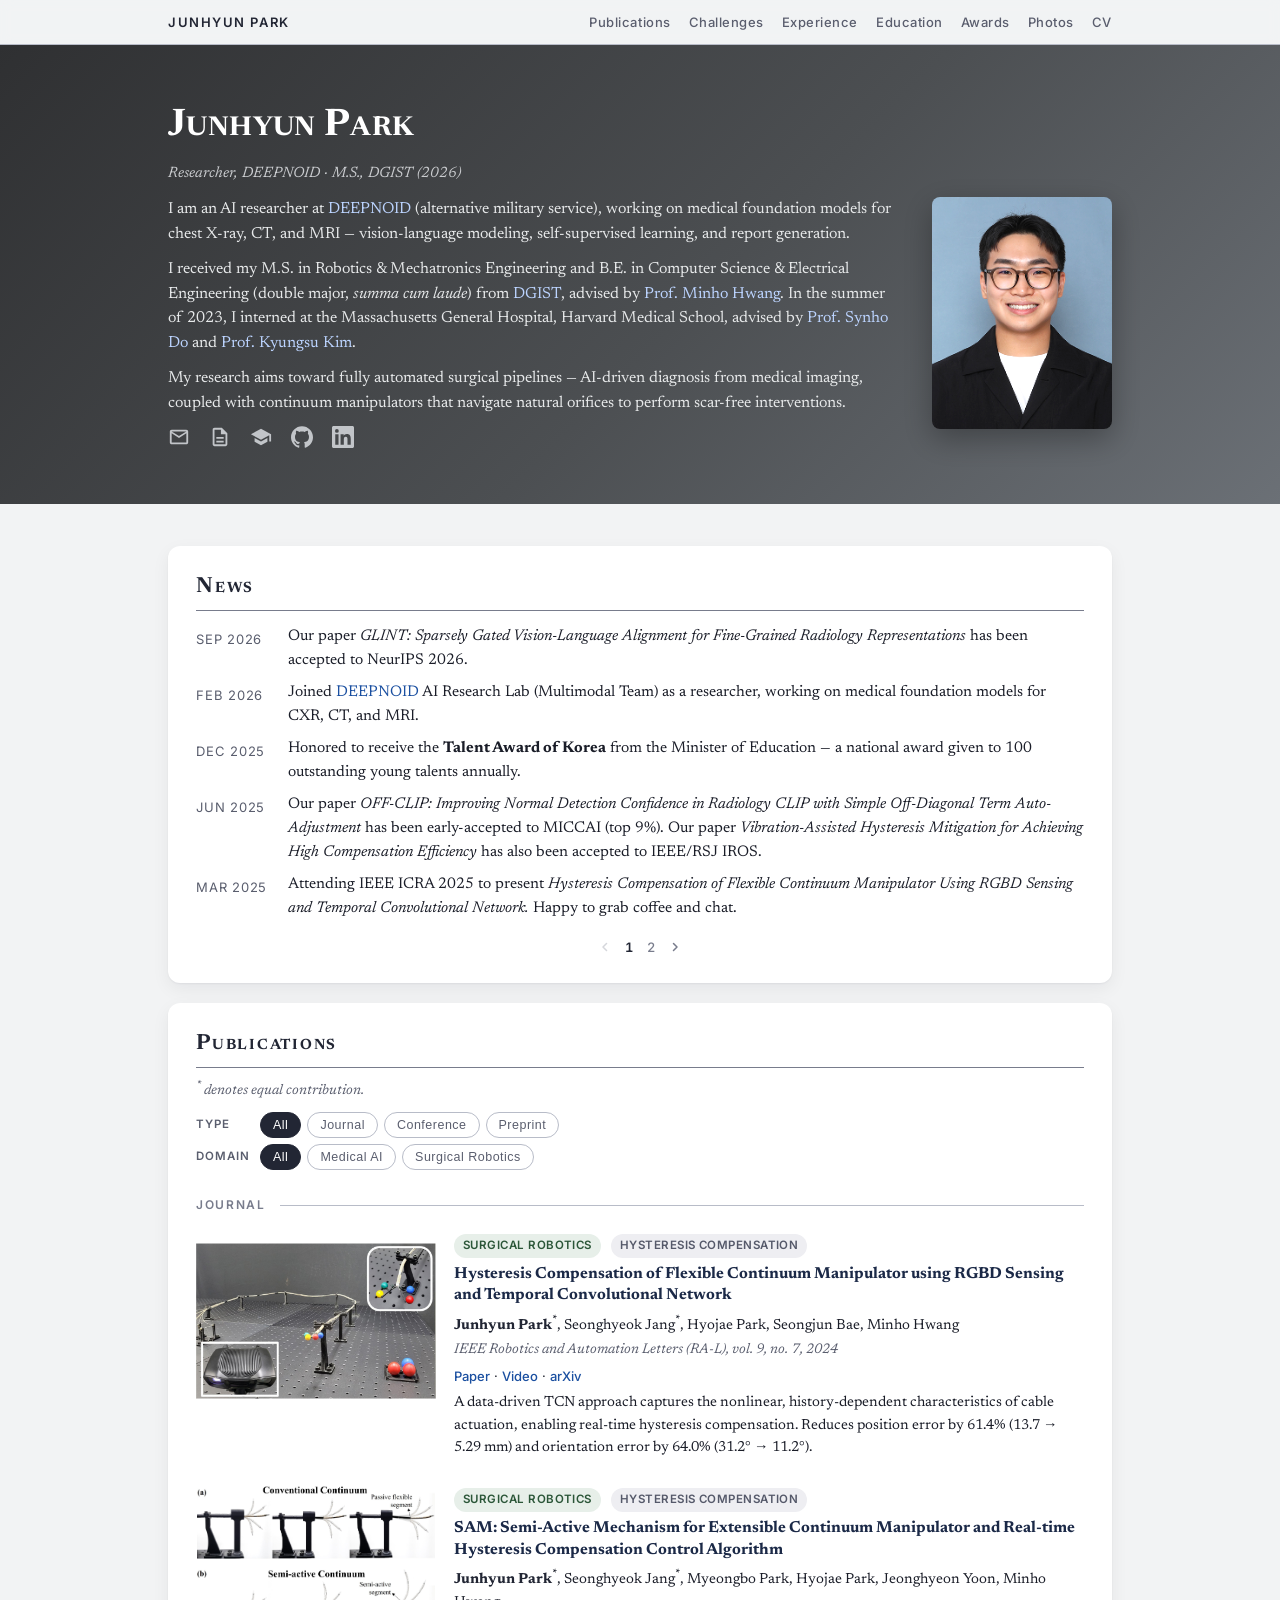
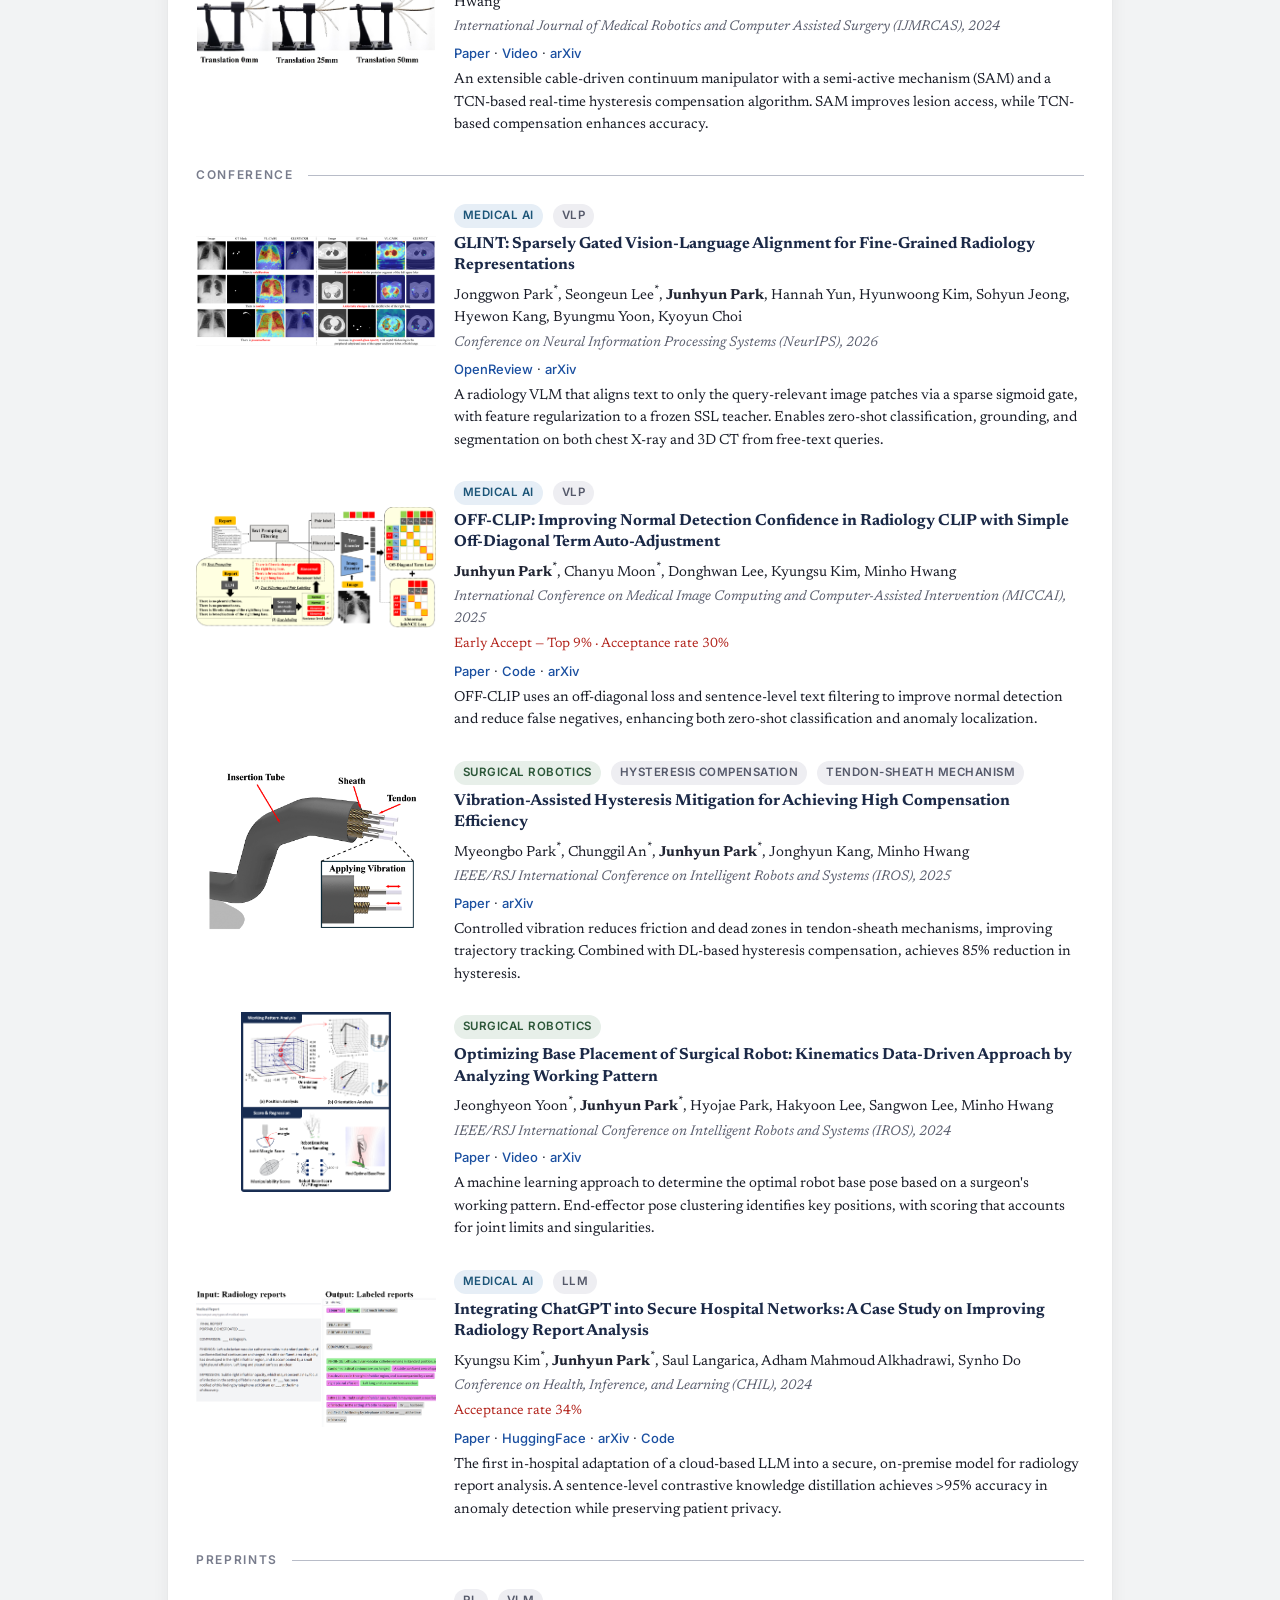
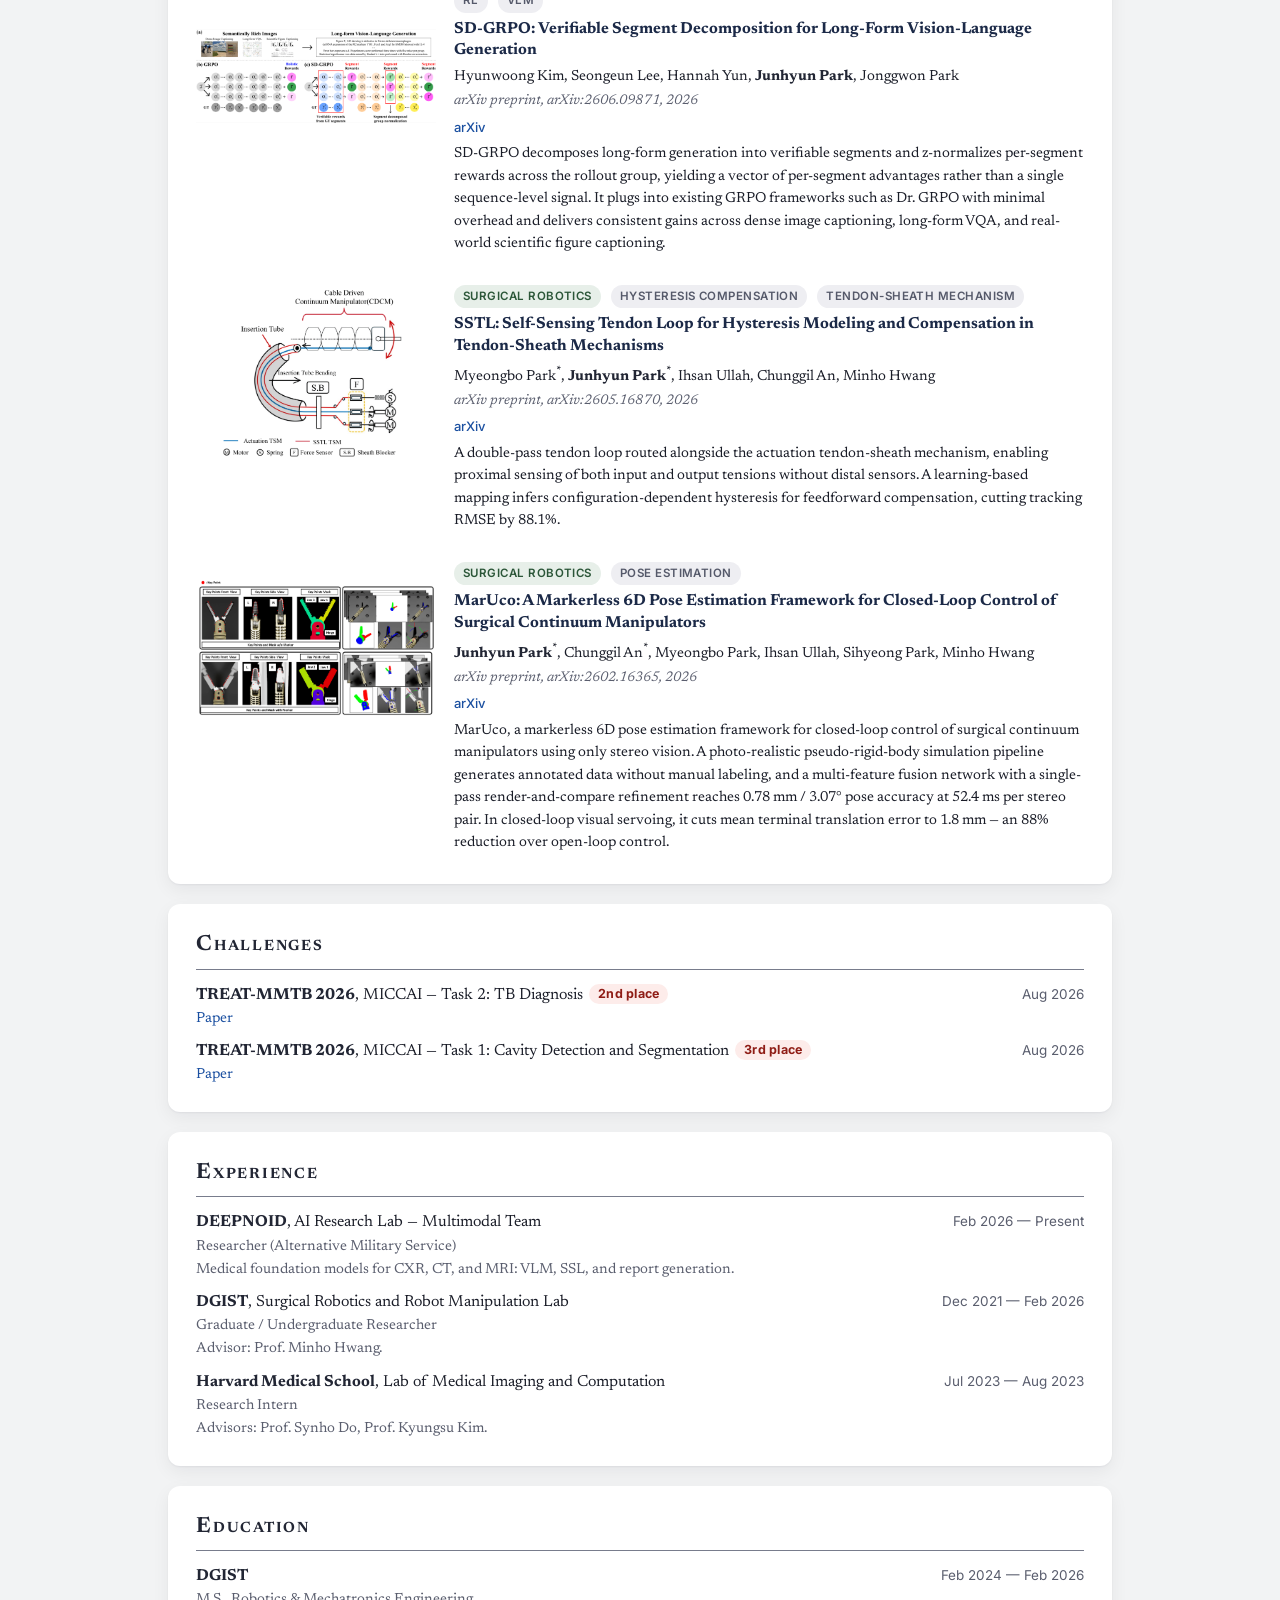
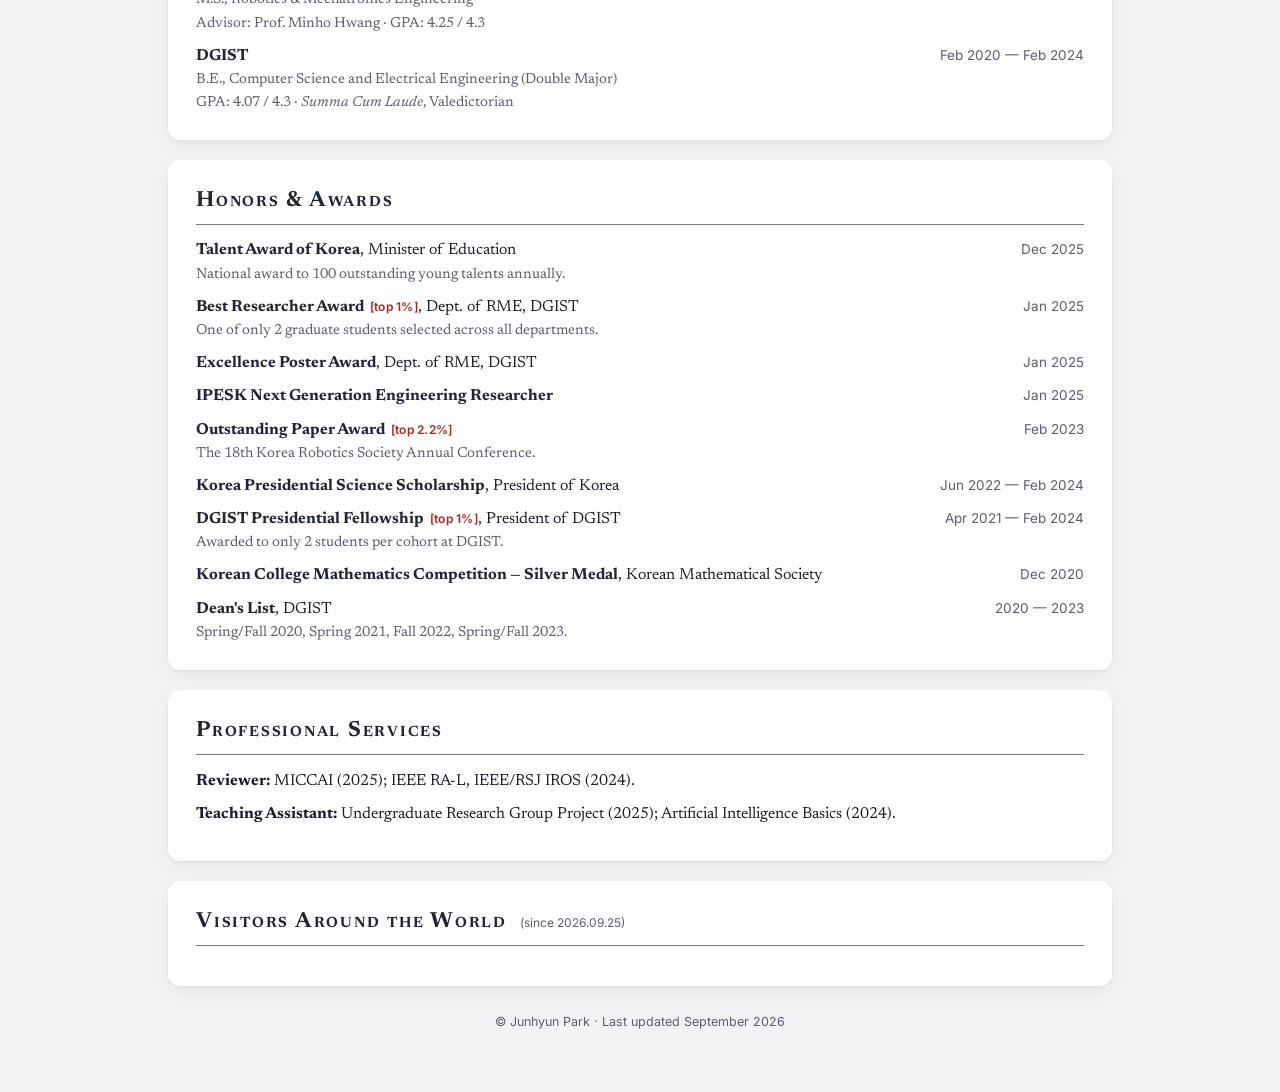
==== index.html @ d616a6db "Add start date to visitor map heading" ====
<!DOCTYPE HTML>
<html lang="en">
<head>
  <meta charset="UTF-8">
  <title>Junhyun Park</title>
  <meta name="viewport" content="width=device-width, initial-scale=1">
  <meta name="author" content="Junhyun Park">
  <meta name="description" content="Junhyun Park — Researcher at DEEPNOID. Medical AI, vision-language models, surgical robotics.">
  <link rel="preconnect" href="https://fonts.googleapis.com">
  <link rel="preconnect" href="https://fonts.gstatic.com" crossorigin>
  <link href="https://fonts.googleapis.com/css2?family=Inter:wght@400;500;600&family=Newsreader:ital,opsz,wght@0,6..72,400;0,6..72,500;0,6..72,600;0,6..72,700;1,6..72,400&display=swap" rel="stylesheet">
  <link rel="stylesheet" type="text/css" href="stylesheet.css">
</head>
<body>

<!-- ============================ top nav ============================ -->
<nav class="topnav" aria-label="Section navigation">
  <div class="topnav-inner">
    <span class="brand">Junhyun Park</span>
    <a href="#publications">Publications</a>
    <a href="#challenges">Challenges</a>
    <a href="#experience">Experience</a>
    <a href="#education">Education</a>
    <a href="#awards">Awards</a>
    <a href="photos.html">Photos</a>
    <a href="data/Curriculum_Vitae_Junhyun_Park.pdf">CV</a>
  </div>
</nav>

<!-- ============================ header band ============================ -->
<header class="band" id="about">
  <div class="profile">
    <div class="profile-text">
      <h1>Junhyun Park</h1>
      <p class="affil">Researcher, DEEPNOID &middot; M.S., DGIST (2026)</p>
      <p>
        I am an AI researcher at <a href="https://www.deepnoid.com/">DEEPNOID</a> (alternative military service),
        working on medical foundation models for chest X-ray, CT, and MRI — vision-language modeling,
        self-supervised learning, and report generation.
      </p>
      <p>
        I received my M.S. in Robotics &amp; Mechatronics Engineering and B.E. in Computer Science &amp; Electrical Engineering
        (double major, <em>summa cum laude</em>) from <a href="https://www.dgist.ac.kr/">DGIST</a>, advised by
        <a href="https://sites.google.com/view/surglab/home">Prof. Minho Hwang</a>.
        In the summer of 2023, I interned at the Massachusetts General Hospital, Harvard Medical School, advised by
        <a href="https://scholar.google.com/citations?user=-2ATsToAAAAJ&amp;hl=en">Prof. Synho Do</a> and <a href="https://aibl.snu.ac.kr/">Prof. Kyungsu Kim</a>.
      </p>
      <p>
        My research aims toward fully automated surgical pipelines — AI-driven diagnosis from medical imaging,
        coupled with continuum manipulators that navigate natural orifices to perform scar-free interventions.
      </p>
      <p class="links">
        <a href="mailto:junhyunpark0507@gmail.com" class="ico" aria-label="Email" title="Email"><svg viewBox="0 0 24 24" aria-hidden="true"><path d="M22 6c0-1.1-.9-2-2-2H4c-1.1 0-2 .9-2 2v12c0 1.1.9 2 2 2h16c1.1 0 2-.9 2-2V6zm-2 0l-8 5-8-5h16zm0 12H4V8l8 5 8-5v10z"/></svg></a>
        <a href="data/Curriculum_Vitae_Junhyun_Park.pdf" class="ico" aria-label="CV" title="CV"><svg viewBox="0 0 24 24" aria-hidden="true"><path d="M14 2H6c-1.1 0-2 .9-2 2v16c0 1.1.9 2 2 2h12c1.1 0 2-.9 2-2V8l-6-6zm4 18H6V4h7v5h5v11zM8 12h8v2H8v-2zm0 4h8v2H8v-2z"/></svg></a>
        <a href="https://scholar.google.com/citations?user=88r1o00AAAAJ" class="ico" aria-label="Google Scholar" title="Google Scholar"><svg viewBox="0 0 24 24" aria-hidden="true"><path d="M12 3L1 9l11 6 9-4.91V17h2V9L12 3zM5 13.18v4L12 21l7-3.82v-4L12 17l-7-3.82z"/></svg></a>
        <a href="https://github.com/Junhyun-Park01/" class="ico" aria-label="GitHub" title="GitHub"><svg viewBox="0 0 24 24" aria-hidden="true"><path d="M12 .297c-6.63 0-12 5.373-12 12 0 5.303 3.438 9.8 8.205 11.385.6.113.82-.258.82-.577 0-.285-.01-1.04-.015-2.04-3.338.724-4.042-1.61-4.042-1.61C4.422 18.07 3.633 17.7 3.633 17.7c-1.087-.744.084-.729.084-.729 1.205.084 1.838 1.236 1.838 1.236 1.07 1.835 2.809 1.305 3.495.998.108-.776.417-1.305.76-1.605-2.665-.3-5.466-1.332-5.466-5.93 0-1.31.465-2.38 1.235-3.22-.135-.303-.54-1.523.105-3.176 0 0 1.005-.322 3.3 1.23.96-.267 1.98-.399 3-.405 1.02.006 2.04.138 3 .405 2.28-1.552 3.285-1.23 3.285-1.23.645 1.653.24 2.873.12 3.176.765.84 1.23 1.91 1.23 3.22 0 4.61-2.805 5.625-5.475 5.92.42.36.81 1.096.81 2.22 0 1.606-.015 2.896-.015 3.286 0 .315.21.69.825.57C20.565 22.092 24 17.592 24 12.297c0-6.627-5.373-12-12-12"/></svg></a>
        <a href="https://www.linkedin.com/in/junhyun-park-199a4a21b/" class="ico" aria-label="LinkedIn" title="LinkedIn"><svg viewBox="0 0 24 24" aria-hidden="true"><path d="M20.447 20.452h-3.554v-5.569c0-1.328-.027-3.037-1.852-3.037-1.853 0-2.136 1.445-2.136 2.939v5.667H9.351V9h3.414v1.561h.046c.477-.9 1.637-1.85 3.37-1.85 3.601 0 4.267 2.37 4.267 5.455v6.286zM5.337 7.433a2.062 2.062 0 1 1 0-4.125 2.062 2.062 0 0 1 0 4.125zm1.782 13.019H3.555V9h3.564v11.452zM22.225 0H1.771C.792 0 0 .774 0 1.729v20.542C0 23.227.792 24 1.771 24h20.451C23.2 24 24 23.227 24 22.271V1.729C24 .774 23.2 0 22.222 0h.003z"/></svg></a>
      </p>
    </div>
    <div>
      <img src="publication_images/Junhyun_Park_2026.jpg" alt="Junhyun Park profile photo">
    </div>
  </div>
</header>

<div class="container">
  <!-- ============================ header ============================ -->

  <!-- ============================ news ============================ -->
  <section id="news">
    <h2>News</h2>
    <ul class="news">
      <li><span class="date">Sep 2026</span> Our paper <em>GLINT: Sparsely Gated Vision-Language Alignment for Fine-Grained Radiology Representations</em> has been accepted to NeurIPS 2026.</li>
      <li><span class="date">Feb 2026</span> Joined <a href="https://www.deepnoid.com/">DEEPNOID</a> AI Research Lab (Multimodal Team) as a researcher, working on medical foundation models for CXR, CT, and MRI.</li>
      <li><span class="date">Dec 2025</span> Honored to receive the <strong>Talent Award of Korea</strong> from the Minister of Education — a national award given to 100 outstanding young talents annually.</li>
      <li><span class="date">Jun 2025</span> Our paper <em>OFF-CLIP: Improving Normal Detection Confidence in Radiology CLIP with Simple Off-Diagonal Term Auto-Adjustment</em> has been early-accepted to MICCAI (top 9%). Our paper <em>Vibration-Assisted Hysteresis Mitigation for Achieving High Compensation Efficiency</em> has also been accepted to IEEE/RSJ IROS.</li>
      <li><span class="date">Mar 2025</span> Attending IEEE ICRA 2025 to present <em>Hysteresis Compensation of Flexible Continuum Manipulator Using RGBD Sensing and Temporal Convolutional Network.</em> Happy to grab coffee and chat.</li>
      <li><span class="date">Jan 2025</span> Received the <strong>Best Researcher Award</strong> (top 1%) from the Department of Robotics &amp; Mechatronics Engineering, DGIST.</li>
      <li><span class="date">May 2024</span> Our paper <em>Hysteresis Compensation of Flexible Continuum Manipulator using RGBD Sensing and Temporal Convolutional Network</em> has been accepted to IEEE RA-L.</li>
      <li><span class="date">Apr 2024</span> Our paper <em>Integrating ChatGPT into Secure Hospital Networks: A Case Study on Improving Radiology Report Analysis</em> has been accepted to CHIL 2024.</li>
    </ul>
    <nav class="news-pager" aria-label="News pages" hidden></nav>
  </section>

  <!-- ============================ publications ============================ -->
  <section id="publications">
    <h2>Publications</h2>
    <p style="font-size: 14px; color: var(--muted); font-style: italic; margin: -6px 0 10px;">
      <sup>*</sup> denotes equal contribution.
    </p>
    <div class="pub-filters">
      <div class="pub-filter pub-filter-type" role="group" aria-label="Filter publications by type">
        <span class="filter-label">Type</span>
        <button type="button" data-filter="all" aria-pressed="true">All</button>
        <button type="button" data-filter="journal" aria-pressed="false">Journal</button>
        <button type="button" data-filter="conference" aria-pressed="false">Conference</button>
        <button type="button" data-filter="preprint" aria-pressed="false">Preprint</button>
      </div>
      <div class="pub-filter pub-filter-domain" role="group" aria-label="Filter publications by domain">
        <span class="filter-label">Domain</span>
        <button type="button" data-filter="all" aria-pressed="true">All</button>
        <button type="button" data-filter="medai" aria-pressed="false">Medical AI</button>
        <button type="button" data-filter="surg" aria-pressed="false">Surgical Robotics</button>
      </div>
    </div>

    <h3>Journal</h3>
    <div class="pubs">

      <article class="pub" data-type="journal" data-tags="surg">
        <img class="thumb" src="publication_images/tcn_2024.jpg" alt="RA-L 2024">
        <div>
          <div class="tags">
            <span class="tag tag-surg">Surgical Robotics</span>
            <span class="tag tag-hyst">Hysteresis Compensation</span>
          </div>
          <span class="title">Hysteresis Compensation of Flexible Continuum Manipulator using RGBD Sensing and Temporal Convolutional Network</span>
          <div class="authors"><span class="me">Junhyun Park</span><sup>*</sup>, Seonghyeok Jang<sup>*</sup>, Hyojae Park, Seongjun Bae, Minho Hwang</div>
          <div class="venue">IEEE Robotics and Automation Letters (RA-L), vol. 9, no. 7, 2024</div>
          <div class="pub-links">
            <a href="https://ieeexplore.ieee.org/document/10522825">Paper</a> &middot;
            <a href="https://www.youtube.com/watch?v=CuNvsvPsULA&t=134s">Video</a> &middot;
            <a href="https://arxiv.org/pdf/2402.11319">arXiv</a>
          </div>
          <p class="summary">A data-driven TCN approach captures the nonlinear, history-dependent characteristics of cable actuation, enabling real-time hysteresis compensation. Reduces position error by 61.4% (13.7 → 5.29 mm) and orientation error by 64.0% (31.2° → 11.2°).</p>
        </div>
      </article>

      <article class="pub" data-type="journal" data-tags="surg">
        <img class="thumb" src="publication_images/sam_2024.jpg" alt="IJMRCAS 2024">
        <div>
          <div class="tags">
            <span class="tag tag-surg">Surgical Robotics</span>
            <span class="tag tag-hyst">Hysteresis Compensation</span>
          </div>
          <span class="title">SAM: Semi-Active Mechanism for Extensible Continuum Manipulator and Real-time Hysteresis Compensation Control Algorithm</span>
          <div class="authors"><span class="me">Junhyun Park</span><sup>*</sup>, Seonghyeok Jang<sup>*</sup>, Myeongbo Park, Hyojae Park, Jeonghyeon Yoon, Minho Hwang</div>
          <div class="venue">International Journal of Medical Robotics and Computer Assisted Surgery (IJMRCAS), 2024</div>
          <div class="pub-links">
            <a href="https://onlinelibrary.wiley.com/doi/full/10.1002/rcs.70014">Paper</a> &middot;
            <a href="https://www.youtube.com/watch?v=oyMV0CMjlqQ">Video</a> &middot;
            <a href="https://arxiv.org/pdf/2406.18388">arXiv</a>
          </div>
          <p class="summary">An extensible cable-driven continuum manipulator with a semi-active mechanism (SAM) and a TCN-based real-time hysteresis compensation algorithm. SAM improves lesion access, while TCN-based compensation enhances accuracy.</p>
        </div>
      </article>

    </div>

    <h3>Conference</h3>
    <div class="pubs">

      <article class="pub" data-type="conference" data-tags="medai">
        <img class="thumb" src="publication_images/glint_2026.png" alt="GLINT NeurIPS 2026">
        <div>
          <div class="tags">
            <span class="tag tag-medai">Medical AI</span>
            <span class="tag tag-vlp">VLP</span>
          </div>
          <span class="title">GLINT: Sparsely Gated Vision-Language Alignment for Fine-Grained Radiology Representations</span>
          <div class="authors">Jonggwon Park<sup>*</sup>, Seongeun Lee<sup>*</sup>, <span class="me">Junhyun Park</span>, Hannah Yun, Hyunwoong Kim, Sohyun Jeong, Hyewon Kang, Byungmu Yoon, Kyoyun Choi</div>
          <div class="venue">Conference on Neural Information Processing Systems (NeurIPS), 2026</div>
          <div class="pub-links">
            <a href="https://openreview.net/forum?id=GLHgQkefOp">OpenReview</a> &middot;
            <a href="https://arxiv.org/pdf/2606.03180">arXiv</a>
          </div>
          <p class="summary">A radiology VLM that aligns text to only the query-relevant image patches via a sparse sigmoid gate, with feature regularization to a frozen SSL teacher. Enables zero-shot classification, grounding, and segmentation on both chest X-ray and 3D CT from free-text queries.</p>
        </div>
      </article>

      <article class="pub" data-type="conference" data-tags="medai">
        <img class="thumb" src="publication_images/offclip_2025.png" alt="OFF-CLIP MICCAI 2025">
        <div>
          <div class="tags">
            <span class="tag tag-medai">Medical AI</span>
            <span class="tag tag-vlp">VLP</span>
          </div>
          <span class="title">OFF-CLIP: Improving Normal Detection Confidence in Radiology CLIP with Simple Off-Diagonal Term Auto-Adjustment</span>
          <div class="authors"><span class="me">Junhyun Park</span><sup>*</sup>, Chanyu Moon<sup>*</sup>, Donghwan Lee, Kyungsu Kim, Minho Hwang</div>
          <div class="venue">International Conference on Medical Image Computing and Computer-Assisted Intervention (MICCAI), 2025</div>
          <div class="highlight">Early Accept — Top 9% &middot; Acceptance rate 30%</div>
          <div class="pub-links">
            <a href="https://papers.miccai.org/miccai-2025/paper/3740_paper.pdf">Paper</a> &middot;
            <a href="https://github.com/Junhyun-Park01/OFF-CLIP">Code</a> &middot;
            <a href="https://arxiv.org/pdf/2503.01794">arXiv</a>
          </div>
          <p class="summary">OFF-CLIP uses an off-diagonal loss and sentence-level text filtering to improve normal detection and reduce false negatives, enhancing both zero-shot classification and anomaly localization.</p>
        </div>
      </article>

      <article class="pub" data-type="conference" data-tags="surg">
        <img class="thumb" src="publication_images/vibration_2025.png" alt="IROS 2025">
        <div>
          <div class="tags">
            <span class="tag tag-surg">Surgical Robotics</span>
            <span class="tag tag-hyst">Hysteresis Compensation</span>
            <span class="tag tag-tsm">Tendon-Sheath Mechanism</span>
          </div>
          <span class="title">Vibration-Assisted Hysteresis Mitigation for Achieving High Compensation Efficiency</span>
          <div class="authors">Myeongbo Park<sup>*</sup>, Chunggil An<sup>*</sup>, <span class="me">Junhyun Park</span><sup>*</sup>, Jonghyun Kang, Minho Hwang</div>
          <div class="venue">IEEE/RSJ International Conference on Intelligent Robots and Systems (IROS), 2025</div>
          <div class="pub-links">
            <a href="https://ieeexplore.ieee.org/document/11246256">Paper</a> &middot;
            <a href="https://arxiv.org/pdf/2503.02720">arXiv</a>
          </div>
          <p class="summary">Controlled vibration reduces friction and dead zones in tendon-sheath mechanisms, improving trajectory tracking. Combined with DL-based hysteresis compensation, achieves 85% reduction in hysteresis.</p>
        </div>
      </article>

      <article class="pub" data-type="conference" data-tags="surg">
        <img class="thumb" src="publication_images/optimizing_2024.png" alt="IROS 2024">
        <div>
          <div class="tags">
            <span class="tag tag-surg">Surgical Robotics</span>
          </div>
          <span class="title">Optimizing Base Placement of Surgical Robot: Kinematics Data-Driven Approach by Analyzing Working Pattern</span>
          <div class="authors">Jeonghyeon Yoon<sup>*</sup>, <span class="me">Junhyun Park</span><sup>*</sup>, Hyojae Park, Hakyoon Lee, Sangwon Lee, Minho Hwang</div>
          <div class="venue">IEEE/RSJ International Conference on Intelligent Robots and Systems (IROS), 2024</div>
          <div class="pub-links">
            <a href="https://ieeexplore.ieee.org/abstract/document/10802398/">Paper</a> &middot;
            <a href="https://www.youtube.com/watch?v=8Jq9V29cfWU">Video</a> &middot;
            <a href="https://arxiv.org/pdf/2402.16101">arXiv</a>
          </div>
          <p class="summary">A machine learning approach to determine the optimal robot base pose based on a surgeon's working pattern. End-effector pose clustering identifies key positions, with scoring that accounts for joint limits and singularities.</p>
        </div>
      </article>

      <article class="pub" data-type="conference" data-tags="medai">
        <img class="thumb" src="publication_images/skd_2024.png" alt="CHIL 2024">
        <div>
          <div class="tags">
            <span class="tag tag-medai">Medical AI</span>
            <span class="tag tag-llm">LLM</span>
          </div>
          <span class="title">Integrating ChatGPT into Secure Hospital Networks: A Case Study on Improving Radiology Report Analysis</span>
          <div class="authors">Kyungsu Kim<sup>*</sup>, <span class="me">Junhyun Park</span><sup>*</sup>, Saul Langarica, Adham Mahmoud Alkhadrawi, Synho Do</div>
          <div class="venue">Conference on Health, Inference, and Learning (CHIL), 2024</div>
          <div class="highlight">Acceptance rate 34%</div>
          <div class="pub-links">
            <a href="https://proceedings.mlr.press/v248/kim24a.html">Paper</a> &middot;
            <a href="https://huggingface.co/spaces/junhyun01/Onpremise_LLM_Normal_Detection">HuggingFace</a> &middot;
            <a href="https://arxiv.org/pdf/2402.09358">arXiv</a> &middot;
            <a href="https://github.com/emr-distillation/emr_distillation">Code</a>
          </div>
          <p class="summary">The first in-hospital adaptation of a cloud-based LLM into a secure, on-premise model for radiology report analysis. A sentence-level contrastive knowledge distillation achieves &gt;95% accuracy in anomaly detection while preserving patient privacy.</p>
        </div>
      </article>

    </div>

    <h3>Preprints</h3>
    <div class="pubs">

      <article class="pub" data-type="preprint" data-tags="">
        <img class="thumb" src="publication_images/sdgrpo_2026.png" alt="SD-GRPO 2026">
        <div>
          <div class="tags">
            <span class="tag tag-rl">RL</span>
            <span class="tag tag-vlm">VLM</span>
          </div>
          <span class="title">SD-GRPO: Verifiable Segment Decomposition for Long-Form Vision-Language Generation</span>
          <div class="authors">Hyunwoong Kim, Seongeun Lee, Hannah Yun, <span class="me">Junhyun Park</span>, Jonggwon Park</div>
          <div class="venue">arXiv preprint, arXiv:2606.09871, 2026</div>
          <div class="pub-links">
            <a href="https://arxiv.org/abs/2606.09871">arXiv</a>
          </div>
          <p class="summary">SD-GRPO decomposes long-form generation into verifiable segments and z-normalizes per-segment rewards across the rollout group, yielding a vector of per-segment advantages rather than a single sequence-level signal. It plugs into existing GRPO frameworks such as Dr. GRPO with minimal overhead and delivers consistent gains across dense image captioning, long-form VQA, and real-world scientific figure captioning.</p>
        </div>
      </article>

      <article class="pub" data-type="preprint" data-tags="surg">
        <img class="thumb" src="publication_images/sstl_2026.png" alt="SSTL 2026">
        <div>
          <div class="tags">
            <span class="tag tag-surg">Surgical Robotics</span>
            <span class="tag tag-hyst">Hysteresis Compensation</span>
            <span class="tag tag-tsm">Tendon-Sheath Mechanism</span>
          </div>
          <span class="title">SSTL: Self-Sensing Tendon Loop for Hysteresis Modeling and Compensation in Tendon-Sheath Mechanisms</span>
          <div class="authors">Myeongbo Park<sup>*</sup>, <span class="me">Junhyun Park</span><sup>*</sup>, Ihsan Ullah, Chunggil An, Minho Hwang</div>
          <div class="venue">arXiv preprint, arXiv:2605.16870, 2026</div>
          <div class="pub-links">
            <a href="https://arxiv.org/pdf/2605.16870">arXiv</a>
          </div>
          <p class="summary">A double-pass tendon loop routed alongside the actuation tendon-sheath mechanism, enabling proximal sensing of both input and output tensions without distal sensors. A learning-based mapping infers configuration-dependent hysteresis for feedforward compensation, cutting tracking RMSE by 88.1%.</p>
        </div>
      </article>

      <article class="pub" data-type="preprint" data-tags="surg">
        <img class="thumb" src="publication_images/markerless_2026.png" alt="Markerless 6D Pose 2026">
        <div>
          <div class="tags">
            <span class="tag tag-surg">Surgical Robotics</span>
            <span class="tag tag-pose">Pose Estimation</span>
          </div>
          <span class="title">MarUco: A Markerless 6D Pose Estimation Framework for Closed-Loop Control of Surgical Continuum Manipulators</span>
          <div class="authors"><span class="me">Junhyun Park</span><sup>*</sup>, Chunggil An<sup>*</sup>, Myeongbo Park, Ihsan Ullah, Sihyeong Park, Minho Hwang</div>
          <div class="venue">arXiv preprint, arXiv:2602.16365, 2026</div>
          <div class="pub-links">
            <a href="https://arxiv.org/pdf/2602.16365">arXiv</a>
          </div>
          <p class="summary">MarUco, a markerless 6D pose estimation framework for closed-loop control of surgical continuum manipulators using only stereo vision. A photo-realistic pseudo-rigid-body simulation pipeline generates annotated data without manual labeling, and a multi-feature fusion network with a single-pass render-and-compare refinement reaches 0.78 mm / 3.07° pose accuracy at 52.4 ms per stereo pair. In closed-loop visual servoing, it cuts mean terminal translation error to 1.8 mm — an 88% reduction over open-loop control.</p>
        </div>
      </article>

    </div>
  </section>

  <!-- ============================ challenges ============================ -->
  <section id="challenges">
    <h2>Challenges</h2>

    <div class="entry">
      <div class="left">
        <strong>TREAT-MMTB 2026</strong>, MICCAI &mdash; Task 2: TB Diagnosis <span class="rank place">2nd place</span>
        <br><span class="meta"><a href="https://openreview.net/forum?id=CZZCTepmMj">Paper</a></span>
      </div>
      <div class="date">Aug 2026</div>
    </div>

    <div class="entry">
      <div class="left">
        <strong>TREAT-MMTB 2026</strong>, MICCAI &mdash; Task 1: Cavity Detection and Segmentation <span class="rank place">3rd place</span>
        <br><span class="meta"><a href="https://openreview.net/forum?id=VMeKa1iJwV">Paper</a></span>
      </div>
      <div class="date">Aug 2026</div>
    </div>

  </section>

  <!-- ============================ experience ============================ -->
  <section id="experience">
    <h2>Experience</h2>

    <div class="entry">
      <div class="left">
        <strong>DEEPNOID</strong>, AI Research Lab — Multimodal Team<br>
        <span class="role">Researcher (Alternative Military Service)</span><br>
        <span class="meta">Medical foundation models for CXR, CT, and MRI: VLM, SSL, and report generation.</span>
      </div>
      <div class="date">Feb 2026 — Present</div>
    </div>

    <div class="entry">
      <div class="left">
        <strong>DGIST</strong>, Surgical Robotics and Robot Manipulation Lab<br>
        <span class="role">Graduate / Undergraduate Researcher</span><br>
        <span class="meta">Advisor: Prof. Minho Hwang.</span>
      </div>
      <div class="date">Dec 2021 — Feb 2026</div>
    </div>

    <div class="entry">
      <div class="left">
        <strong>Harvard Medical School</strong>, Lab of Medical Imaging and Computation<br>
        <span class="role">Research Intern</span><br>
        <span class="meta">Advisors: Prof. Synho Do, Prof. Kyungsu Kim.</span>
      </div>
      <div class="date">Jul 2023 — Aug 2023</div>
    </div>

  </section>

  <!-- ============================ education ============================ -->
  <section id="education">
    <h2>Education</h2>

    <div class="entry">
      <div class="left">
        <strong>DGIST</strong><br>
        <span class="role">M.S., Robotics &amp; Mechatronics Engineering</span><br>
        <span class="meta">Advisor: Prof. Minho Hwang &middot; GPA: 4.25 / 4.3</span>
      </div>
      <div class="date">Feb 2024 — Feb 2026</div>
    </div>

    <div class="entry">
      <div class="left">
        <strong>DGIST</strong><br>
        <span class="role">B.E., Computer Science and Electrical Engineering (Double Major)</span><br>
        <span class="meta">GPA: 4.07 / 4.3 &middot; <em>Summa Cum Laude</em>, Valedictorian</span>
      </div>
      <div class="date">Feb 2020 — Feb 2024</div>
    </div>
  </section>

  <!-- ============================ awards ============================ -->
  <section id="awards">
    <h2>Honors &amp; Awards</h2>

    <div class="entry">
      <div class="left">
        <strong>Talent Award of Korea</strong>, Minister of Education
        <br><span class="meta">National award to 100 outstanding young talents annually.</span>
      </div>
      <div class="date">Dec 2025</div>
    </div>

    <div class="entry">
      <div class="left">
        <strong>Best Researcher Award</strong> <span class="rank">[top 1%]</span>, Dept. of RME, DGIST
        <br><span class="meta">One of only 2 graduate students selected across all departments.</span>
      </div>
      <div class="date">Jan 2025</div>
    </div>

    <div class="entry">
      <div class="left">
        <strong>Excellence Poster Award</strong>, Dept. of RME, DGIST
      </div>
      <div class="date">Jan 2025</div>
    </div>

    <div class="entry">
      <div class="left">
        <strong>IPESK Next Generation Engineering Researcher</strong>
      </div>
      <div class="date">Jan 2025</div>
    </div>

    <div class="entry">
      <div class="left">
        <strong>Outstanding Paper Award</strong> <span class="rank">[top 2.2%]</span>
        <br><span class="meta">The 18th Korea Robotics Society Annual Conference.</span>
      </div>
      <div class="date">Feb 2023</div>
    </div>

    <div class="entry">
      <div class="left">
        <strong>Korea Presidential Science Scholarship</strong>, President of Korea
      </div>
      <div class="date">Jun 2022 — Feb 2024</div>
    </div>

    <div class="entry">
      <div class="left">
        <strong>DGIST Presidential Fellowship</strong> <span class="rank">[top 1%]</span>, President of DGIST
        <br><span class="meta">Awarded to only 2 students per cohort at DGIST.</span>
      </div>
      <div class="date">Apr 2021 — Feb 2024</div>
    </div>

    <div class="entry">
      <div class="left">
        <strong>Korean College Mathematics Competition — Silver Medal</strong>, Korean Mathematical Society
      </div>
      <div class="date">Dec 2020</div>
    </div>

    <div class="entry">
      <div class="left">
        <strong>Dean's List</strong>, DGIST
        <br><span class="meta">Spring/Fall 2020, Spring 2021, Fall 2022, Spring/Fall 2023.</span>
      </div>
      <div class="date">2020 — 2023</div>
    </div>
  </section>

  <!-- ============================ services ============================ -->
  <section id="services">
    <h2>Professional Services</h2>
    <ul class="clean">
      <li><strong>Reviewer:</strong> MICCAI (2025); IEEE RA-L, IEEE/RSJ IROS (2024).</li>
      <li><strong>Teaching Assistant:</strong> Undergraduate Research Group Project (2025); Artificial Intelligence Basics (2024).</li>
    </ul>
  </section>

  <!-- ============================ visitors ============================ -->
  <section id="visitors" hidden>
    <h2>Visitors Around the World <span class="visitors-since">(since 2026.09.25)</span></h2>
    <div class="visitor-map" id="visitor-map"></div>
  </section>

  <p class="foot">© Junhyun Park &middot; Last updated September 2026</p>

</div>

<script>
  (function () {
    document.addEventListener('contextmenu', function (e) {
      if (e.target && e.target.tagName === 'IMG') e.preventDefault();
    });
    document.addEventListener('dragstart', function (e) {
      if (e.target && e.target.tagName === 'IMG') e.preventDefault();
    });
  })();

  // Load the third-party visitor map after the page has fully rendered, so a slow or
  // unreachable map service never blocks rendering. Colors follow the site palette:
  // cl = land, co = ocean, cmo = past visits, cmn = recent visits, ct = text.
  (function () {
    const MAP_KEY = 'rtcW30H8cOm7EMYsgHpyHafIV6kPma_w8ZPEKe-XCek';  // `d=` value from the MapMyVisitors embed code
    const section = document.getElementById('visitors');
    const map = document.getElementById('visitor-map');
    if (!MAP_KEY || !section || !map) return;
    section.hidden = false;
    window.addEventListener('load', function () {
      const s = document.createElement('script');
      s.id = 'mapmyvisitors';
      s.async = true;
      s.src = 'https://mapmyvisitors.com/map.js?cl=2a2a38&w=800&t=tt&d=' + MAP_KEY +
        '&co=181824&cmo=6a6860&cmn=c9a84c&ct=e8e6e1';
      map.appendChild(s);
    });
  })();

  (function () {
    const PER_PAGE = 5;
    const list = document.querySelector('ul.news');
    const pager = document.querySelector('.news-pager');
    if (!list || !pager) return;
    const items = Array.from(list.children);
    const pages = Math.ceil(items.length / PER_PAGE);
    if (pages < 2) return;

    function makeButton(label, ariaLabel) {
      const b = document.createElement('button');
      b.type = 'button';
      b.textContent = label;
      if (ariaLabel) b.setAttribute('aria-label', ariaLabel);
      pager.appendChild(b);
      return b;
    }

    function makeArrow(points, ariaLabel) {
      const b = makeButton('', ariaLabel);
      b.className = 'pager-arrow';
      b.innerHTML = '<svg viewBox="0 0 12 12" aria-hidden="true"><polyline points="' + points +
        '" fill="none" stroke="currentColor" stroke-width="1.5" stroke-linecap="round" stroke-linejoin="round"/></svg>';
      return b;
    }

    const prev = makeArrow('7.5,2.5 4,6 7.5,9.5', 'Previous page');
    const numbers = [];
    for (let i = 0; i < pages; i++) {
      const b = makeButton(String(i + 1), 'Page ' + (i + 1));
      b.addEventListener('click', function () { show(i); });
      numbers.push(b);
    }
    const next = makeArrow('4.5,2.5 8,6 4.5,9.5', 'Next page');

    let current = 0;
    function show(page) {
      current = page;
      items.forEach(function (li, i) {
        li.hidden = Math.floor(i / PER_PAGE) !== page;
      });
      numbers.forEach(function (b, i) {
        if (i === page) b.setAttribute('aria-current', 'page');
        else b.removeAttribute('aria-current');
      });
      prev.disabled = page === 0;
      next.disabled = page === pages - 1;
    }
    prev.addEventListener('click', function () { show(current - 1); });
    next.addEventListener('click', function () { show(current + 1); });

    pager.hidden = false;
    show(0);
  })();

  (function () {
    const typeButtons = document.querySelectorAll('.pub-filter-type button');
    const domainButtons = document.querySelectorAll('.pub-filter-domain button');
    const pubs = document.querySelectorAll('#publications .pub');
    const headers = document.querySelectorAll('#publications h3');
    if (!typeButtons.length && !domainButtons.length) return;

    let activeType = 'all';
    let activeDomain = 'all';

    function apply() {
      pubs.forEach(function (pub) {
        const type = pub.dataset.type || '';
        const tags = (pub.dataset.tags || '').split(/\s+/);
        const typeMatch = activeType === 'all' || type === activeType;
        const domainMatch = activeDomain === 'all' || tags.indexOf(activeDomain) !== -1;
        pub.hidden = !(typeMatch && domainMatch);
      });
      headers.forEach(function (h) {
        let next = h.nextElementSibling;
        while (next && !next.classList.contains('pubs')) next = next.nextElementSibling;
        if (!next) return;
        const anyVisible = Array.prototype.some.call(
          next.querySelectorAll('.pub'),
          function (p) { return !p.hidden; }
        );
        h.hidden = !anyVisible;
        next.hidden = !anyVisible;
      });
    }

    function bind(buttons, setter) {
      buttons.forEach(function (btn) {
        btn.addEventListener('click', function () {
          buttons.forEach(function (b) {
            b.setAttribute('aria-pressed', b === btn ? 'true' : 'false');
          });
          setter(btn.dataset.filter);
          apply();
        });
      });
    }

    bind(typeButtons, function (v) { activeType = v; });
    bind(domainButtons, function (v) { activeDomain = v; });
  })();
</script>
</body>
</html>
---- stylesheet.css ----
/* =====================================================================
   Junhyun Park — homepage stylesheet
   Aesthetic mirrors the LaTeX CV: restrained near-black accent,
   gray middot separators, small-caps section headers with thin rules.
   ===================================================================== */

:root {
  --accent: #222634;
  --rule: #b8bcc8;
  --rule-strong: #787c8c;
  --muted: #5a5e6e;
  --body: #1a1d28;
  --bg: #f2f3f4;            /* page tint (neutral, matches charcoal band) */
  --surface: #ffffff;       /* section cards */
  --band-a: #2f3032;        /* header band gradient (neutral charcoal) */
  --band-b: #4c4f52;
  --band-c: #6b7076;
  --link: #1a4fa0;
  --link-hover: #c0651a;
  --tag-medai-bg: #e6eef6;
  --tag-medai-fg: #1c5578;
  --tag-surg-bg: #e7efe9;
  --tag-surg-fg: #2b5638;
  --tag-neutral-bg: #eeeef2;
  --tag-neutral-fg: #55596a;
  --tag-diag-bg: var(--tag-neutral-bg);
  --tag-diag-fg: var(--tag-neutral-fg);
  --tag-auto-bg: var(--tag-neutral-bg);
  --tag-auto-fg: var(--tag-neutral-fg);
  --tag-hyst-bg: var(--tag-neutral-bg);
  --tag-hyst-fg: var(--tag-neutral-fg);
  --tag-tsm-bg: var(--tag-neutral-bg);
  --tag-tsm-fg: var(--tag-neutral-fg);
  --tag-vlp-bg: var(--tag-neutral-bg);
  --tag-vlp-fg: var(--tag-neutral-fg);
  --tag-llm-bg: var(--tag-neutral-bg);
  --tag-llm-fg: var(--tag-neutral-fg);
  --tag-pose-bg: var(--tag-neutral-bg);
  --tag-pose-fg: var(--tag-neutral-fg);
  --tag-rl-bg: var(--tag-neutral-bg);
  --tag-rl-fg: var(--tag-neutral-fg);
  --tag-vlm-bg: var(--tag-neutral-bg);
  --tag-vlm-fg: var(--tag-neutral-fg);
  --maxw: 1000px;
}

* { box-sizing: border-box; }

[hidden] { display: none !important; }

/* deter casual image copying (drag / select / long-press save) */
img {
  -webkit-user-drag: none;
  user-select: none;
  -webkit-user-select: none;
  -webkit-touch-callout: none;
}

html { scroll-behavior: smooth; scroll-padding-top: 72px; }

/* keep anchored sections clear of the sticky top nav */
section[id], header[id] { scroll-margin-top: 72px; }

body {
  margin: 0;
  padding: 0;
  font-family: 'Newsreader', 'Charter', Georgia, 'Times New Roman', serif;
  font-size: 16px;
  line-height: 1.55;
  color: var(--body);
  background: var(--bg);
  -webkit-font-smoothing: antialiased;
  -moz-osx-font-smoothing: grayscale;
}

.container {
  max-width: var(--maxw);
  margin: 0 auto;
  padding: 22px 28px 48px;
}

/* ---------- top nav ---------- */
.topnav {
  position: sticky;
  top: 0;
  z-index: 50;
  background: rgba(242,243,244,0.93);
  backdrop-filter: saturate(140%) blur(6px);
  border-bottom: 1px solid var(--rule);
  font-family: 'Inter', -apple-system, BlinkMacSystemFont, sans-serif;
}
.topnav-inner {
  max-width: var(--maxw);
  margin: 0 auto;
  padding: 12px 28px;
  display: flex;
  flex-wrap: wrap;
  align-items: center;
  gap: 4px 18px;
  font-size: 13px;
  letter-spacing: 0.04em;
}
.topnav .brand {
  font-weight: 600;
  text-transform: uppercase;
  letter-spacing: 0.12em;
  color: var(--accent);
  margin-right: auto;
}
.topnav a {
  color: var(--muted);
  text-decoration: none;
  font-weight: 500;
}
.topnav a:hover { color: var(--accent); }

/* ---------- header / profile ---------- */
.profile {
  display: grid;
  grid-template-columns: 1fr 180px;
  gap: 32px;
  align-items: start;
  max-width: var(--maxw);
  margin: 0 auto;
  padding: 0 28px;
}
/* Align the photo's top edge with the first body paragraph.
   100px = name block (59 + 6) + affiliation block (23 + 12).
   Adjust if either type size or margin changes. */
.profile-text + div { margin-top: 100px; }
.band {
  background: linear-gradient(135deg, var(--band-a) 0%, var(--band-b) 55%, var(--band-c) 100%);
  color: #eef1f7;
  padding: 52px 0 46px;
}
.profile p { color: #e7e9ea; }
.profile a { color: #bcd4ff; }
.profile a:hover { color: #ffe0b2; }
.profile .links .ico { color: #c2c5c9; }
.profile .links .ico:hover { color: #fff; }
.profile-text h1 {
  margin: 0 0 6px;
  font-family: 'Newsreader', 'Charter', Georgia, serif;
  font-size: 38px;
  font-weight: 700;
  letter-spacing: 0.01em;
  color: #ffffff;
  font-variant: small-caps;
}
.profile-text .affil {
  margin: 0 0 12px;
  color: #cbcdd0;
  font-size: 15px;
  font-style: italic;
}
.profile-text p {
  margin: 0 0 10px;
  font-size: 16px;
}
.profile img {
  width: 100%;
  max-width: 180px;
  border-radius: 8px;
  display: block;
  box-shadow: 0 10px 30px rgba(0,0,0,0.30);
  /* subtle retouch: brighter, crisper, warmer */
  filter: brightness(1.13) contrast(1.03) saturate(1.06);
}

/* ---------- contact links ---------- */
.links {
  margin-top: 12px;
  display: flex;
  align-items: center;
  gap: 19px;
}
.links .ico {
  display: inline-flex;
  color: var(--muted);
  transition: color 0.15s;
}
.links .ico svg {
  width: 22px;
  height: 22px;
  fill: currentColor;
  display: block;
}
.links .ico:hover { color: var(--link-hover); }

/* ---------- generic links ---------- */
a { color: var(--link); text-decoration: none; }
a:hover { color: var(--link-hover); }

/* ---------- section headers (small-caps + rule) ---------- */
section {
  margin-top: 20px;
  background: var(--surface);
  border-radius: 12px;
  padding: 24px 28px 26px;
  box-shadow: 0 1px 2px rgba(16,24,40,0.05), 0 6px 18px rgba(16,24,40,0.06);
}
section > h2 {
  margin: 0 0 14px;
  padding-bottom: 6px;
  font-family: 'Newsreader', Georgia, serif;
  font-size: 22px;
  font-weight: 700;
  font-variant: small-caps;
  letter-spacing: 0.08em;
  color: var(--accent);
  border-bottom: 0.8px solid var(--rule-strong);
}
section > h3 {
  display: flex;
  align-items: center;
  gap: 14px;
  margin: 26px 0 12px;
  font-family: 'Inter', sans-serif;
  font-size: 12px;
  font-weight: 600;
  text-transform: uppercase;
  letter-spacing: 0.14em;
  color: var(--rule-strong);
  white-space: nowrap;
}
section > h3::after {
  content: "";
  flex: 1;
  height: 1px;
  background: var(--rule);
}

/* ---------- entry rows (CV-style date on right) ---------- */
.entry {
  display: grid;
  grid-template-columns: 1fr auto;
  gap: 10px;
  align-items: baseline;
  margin-top: 10px;
}
.entry .left { line-height: 1.45; }
.entry .left .role,
.entry .left .meta {
  color: var(--muted);
  font-size: 14.5px;
}
.entry .date {
  font-size: 13.5px;
  color: var(--muted);
  white-space: nowrap;
  font-family: 'Inter', sans-serif;
}
.entry strong { color: var(--accent); }

.rank {
  font-family: 'Inter', sans-serif;
  font-size: 12px;
  font-weight: 600;
  color: #b3261e;
  letter-spacing: 0.02em;
  margin-left: 2px;
}

/* challenge placement — stronger than the plain .rank marker */
.rank.place {
  display: inline-block;
  font-size: 12.5px;
  font-weight: 700;
  color: #8f1d16;
  background: #fdecea;
  border-radius: 99px;
  padding: 1px 9px;
  margin-left: 2px;
  vertical-align: 1px;
}

/* ---------- lists ---------- */
ul.clean {
  list-style: none;
  padding: 0;
  margin: 0;
}
ul.clean li {
  margin: 8px 0;
}

ul.news {
  list-style: none;
  padding: 0;
  margin: 0;
}
.news-pager {
  display: flex;
  justify-content: center;
  align-items: center;
  gap: 14px;
  margin-top: 16px;
  font-family: 'Inter', sans-serif;
}
.news-pager[hidden] { display: none; }
.news-pager button {
  display: inline-flex;
  align-items: center;
  padding: 2px 0;
  border: none;
  background: transparent;
  font-family: inherit;
  font-size: 13px;
  font-weight: 500;
  font-variant-numeric: tabular-nums;
  color: var(--rule-strong);
  cursor: pointer;
  transition: color 0.15s;
}
.news-pager button:hover:not(:disabled) { color: var(--accent); }
.news-pager button[aria-current="page"] {
  color: var(--accent);
  font-weight: 600;
  cursor: default;
}
.news-pager .pager-arrow svg { width: 12px; height: 12px; }
.news-pager .pager-arrow:disabled { opacity: 0.3; cursor: default; }
ul.news li {
  margin: 8px 0;
  padding-left: 92px;
  position: relative;
  font-size: 15.5px;
}
ul.news li .date {
  position: absolute;
  left: 0;
  width: 84px;
  color: var(--muted);
  font-family: 'Inter', sans-serif;
  font-size: 13px;
  text-transform: uppercase;
  letter-spacing: 0.06em;
  top: 4px;
}

/* ---------- publications ---------- */
.pubs { display: flex; flex-direction: column; gap: 18px; }
.pub {
  display: grid;
  grid-template-columns: 240px 1fr;
  gap: 18px;
  align-items: start;
  padding: 4px 0;
}
.pub.text-only { grid-template-columns: 1fr; }
.pub .thumb {
  width: 100%;
  aspect-ratio: 4 / 3;          /* uniform thumbnail box across all rows */
  object-fit: contain;          /* letterbox figures instead of cropping */
  border-radius: 3px;
  display: block;
}
.pub .title {
  font-weight: 700;
  color: #1b2947;
  display: block;
  margin-bottom: 4px;
  font-size: 16px;
  line-height: 1.35;
}
.pub .authors {
  font-size: 14.5px;
  color: var(--body);
  margin-bottom: 3px;
}
.pub .venue {
  font-size: 14px;
  font-style: italic;
  color: var(--muted);
  margin-bottom: 3px;
}
.pub .highlight {
  font-size: 13.5px;
  color: #b3261e;
  margin-bottom: 6px;
}
.pub .pub-links {
  font-family: 'Inter', sans-serif;
  font-size: 13px;
  margin: 4px 0 6px;
}
.pub .pub-links a { font-weight: 500; }
.pub .summary {
  font-size: 14.5px;
  color: var(--body);
  margin: 6px 0 0;
}
.pub .me { font-weight: 700; color: var(--accent); }

/* ---------- tag chips ---------- */
.tags { margin: 0 0 6px; font-family: 'Inter', sans-serif; }
.tag {
  display: inline-block;
  font-size: 11.5px;
  font-weight: 600;
  letter-spacing: 0.04em;
  padding: 3px 9px;
  border-radius: 99px;
  margin-right: 6px;
  text-transform: uppercase;
}
.tag-medai { background: var(--tag-medai-bg); color: var(--tag-medai-fg); }
.tag-surg  { background: var(--tag-surg-bg);  color: var(--tag-surg-fg);  }
.tag-diag  { background: var(--tag-diag-bg);  color: var(--tag-diag-fg);  }
.tag-auto  { background: var(--tag-auto-bg);  color: var(--tag-auto-fg);  }
.tag-hyst  { background: var(--tag-hyst-bg);  color: var(--tag-hyst-fg);  }
.tag-tsm   { background: var(--tag-tsm-bg);   color: var(--tag-tsm-fg);   }
.tag-vlp   { background: var(--tag-vlp-bg);   color: var(--tag-vlp-fg);   }
.tag-llm   { background: var(--tag-llm-bg);   color: var(--tag-llm-fg);   }
.tag-pose  { background: var(--tag-pose-bg);  color: var(--tag-pose-fg);  }
.tag-rl    { background: var(--tag-rl-bg);    color: var(--tag-rl-fg);    }
.tag-vlm   { background: var(--tag-vlm-bg);   color: var(--tag-vlm-fg);   }

/* ---------- publication filter ---------- */
.pub-filters {
  display: flex;
  flex-direction: column;
  gap: 6px;
  margin: 4px 0 18px;
}
.pub-filter {
  display: flex;
  flex-wrap: wrap;
  align-items: center;
  gap: 6px;
  font-family: 'Inter', sans-serif;
}
.pub-filter .filter-label {
  font-size: 11.5px;
  font-weight: 600;
  letter-spacing: 0.08em;
  text-transform: uppercase;
  color: var(--muted);
  min-width: 58px;
}
.pub-filter button {
  padding: 5px 12px;
  border: 1px solid var(--rule);
  border-radius: 99px;
  background: transparent;
  font-size: 12.5px;
  font-weight: 500;
  letter-spacing: 0.04em;
  color: var(--muted);
  cursor: pointer;
  transition: background 0.15s, color 0.15s, border-color 0.15s;
}
.pub-filter button:hover {
  color: var(--accent);
  border-color: var(--rule-strong);
}
.pub-filter button[aria-pressed="true"] {
  background: var(--accent);
  color: #fff;
  border-color: var(--accent);
}

/* ---------- visitors ---------- */
.visitor-map {
  max-width: 800px;
  margin: 0 auto;
  overflow-x: auto;
  text-align: center;
  border-radius: 6px;
}
.visitors-since {
  margin-left: 6px;
  font-family: 'Inter', sans-serif;
  font-size: 12px;
  font-weight: 400;
  font-variant: normal;
  letter-spacing: 0;
  color: var(--muted);
}
/* Display only: the widget wraps the map in a link to its stats page. */
.visitor-map a {
  pointer-events: none;
  cursor: default;
}
.visitor-map img,
.visitor-map canvas { max-width: 100%; height: auto; }

/* ---------- photo gallery ---------- */
.photo-grid {
  display: grid;
  grid-template-columns: repeat(auto-fill, minmax(260px, 1fr));
  gap: 16px;
}
.photo-card {
  margin: 0;
  display: flex;
  flex-direction: column;
}
.photo-card img {
  width: 100%;
  height: 220px;
  object-fit: cover;
  border-radius: 4px;
  display: block;
  transition: transform 0.2s ease, box-shadow 0.2s ease;
}
.photo-card img:hover {
  transform: translateY(-2px);
  box-shadow: 0 6px 20px rgba(34, 38, 52, 0.12);
}
.photo-card figcaption {
  font-family: 'Inter', sans-serif;
  font-size: 13px;
  color: var(--muted);
  margin-top: 8px;
  line-height: 1.4;
}
.photo-empty {
  grid-column: 1 / -1;
  text-align: center;
  font-family: 'Inter', sans-serif;
  font-size: 14px;
  font-style: italic;
  color: var(--muted);
  padding: 40px 0;
  margin: 0;
}
.photo-card img { cursor: zoom-in; }

/* ---------- multi-image card (cover + count badge) ---------- */
.photo-multi { position: relative; }
.multi-badge {
  position: absolute;
  top: 8px;
  right: 8px;
  display: inline-flex;
  align-items: center;
  gap: 4px;
  padding: 3px 7px;
  background: rgba(20, 22, 30, 0.62);
  color: #fff;
  font-family: 'Inter', sans-serif;
  font-size: 11.5px;
  font-weight: 600;
  line-height: 1;
  border-radius: 5px;
  pointer-events: none;
}
.multi-badge svg { display: block; }

/* ---------- photo lightbox ---------- */
.lightbox {
  position: fixed;
  inset: 0;
  z-index: 100;
  display: none;
  flex-direction: column;
  align-items: center;
  justify-content: center;
  gap: 16px;
  padding: 48px 24px;
  background: rgba(20, 22, 30, 0.88);
  backdrop-filter: blur(4px);
  cursor: zoom-out;
}
.lightbox.open { display: flex; }
.lightbox img {
  max-width: min(92vw, 1100px);
  max-height: 78vh;
  object-fit: contain;
  border-radius: 4px;
  box-shadow: 0 12px 48px rgba(0, 0, 0, 0.45);
}
.lightbox-cap {
  max-width: min(92vw, 1100px);
  color: #f2f2f2;
  font-family: 'Inter', sans-serif;
  font-size: 14px;
  line-height: 1.5;
  text-align: center;
}
.lightbox-close {
  position: absolute;
  top: 16px;
  right: 22px;
  background: none;
  border: none;
  color: #fff;
  font-size: 30px;
  line-height: 1;
  cursor: pointer;
  opacity: 0.8;
}
.lightbox-close:hover { opacity: 1; }
.lightbox-nav {
  position: absolute;
  top: 50%;
  transform: translateY(-50%);
  background: rgba(255, 255, 255, 0.12);
  color: #fff;
  border: none;
  width: 46px;
  height: 64px;
  font-size: 34px;
  line-height: 1;
  cursor: pointer;
  opacity: 0.85;
  border-radius: 6px;
}
.lightbox-nav:hover { opacity: 1; background: rgba(255, 255, 255, 0.22); }
.lightbox-prev { left: 20px; }
.lightbox-next { right: 20px; }
.lightbox-thumbs {
  display: flex;
  justify-content: center;
  flex-wrap: wrap;
  gap: 8px;
  max-width: min(92vw, 1100px);
}
.lightbox-thumbs img {
  width: 58px;
  height: 44px;
  object-fit: cover;
  border-radius: 3px;
  border: 2px solid transparent;
  box-shadow: none;
  opacity: 0.5;
  cursor: pointer;
  transition: opacity 0.15s ease;
}
.lightbox-thumbs img:hover { opacity: 0.85; }
.lightbox-thumbs img.active { opacity: 1; border-color: #fff; }

/* active nav highlight */
.topnav a[aria-current="page"] {
  color: var(--accent);
  font-weight: 600;
}

/* ---------- footer note ---------- */
.foot {
  margin-top: 26px;
  text-align: center;
  color: var(--muted);
  font-size: 12.5px;
  font-family: 'Inter', sans-serif;
}

/* ---------- responsive ---------- */
@media (max-width: 720px) {
  .container { padding: 20px 18px 48px; }
  .profile {
    grid-template-columns: 1fr;
    gap: 18px;
    text-align: center;
  }
  .band { padding: 34px 0 30px; }
  .profile { padding: 0 20px; }
  .profile-text + div { margin-top: 0; }
  .profile img { max-width: 160px; margin: 0 auto; }
  section { padding: 20px 20px 22px; }
  .profile-text { text-align: left; }
  .topnav-inner { padding: 10px 18px; gap: 4px 12px; font-size: 12px; }
  .topnav .brand { width: 100%; margin-right: 0; margin-bottom: 4px; }
  .pub { grid-template-columns: 1fr; }
  .entry { grid-template-columns: 1fr; }
  .entry .date { font-size: 12.5px; }
  ul.news li { padding-left: 0; }
  ul.news li .date {
    position: static;
    display: block;
    width: auto;
    margin-bottom: 2px;
  }
}
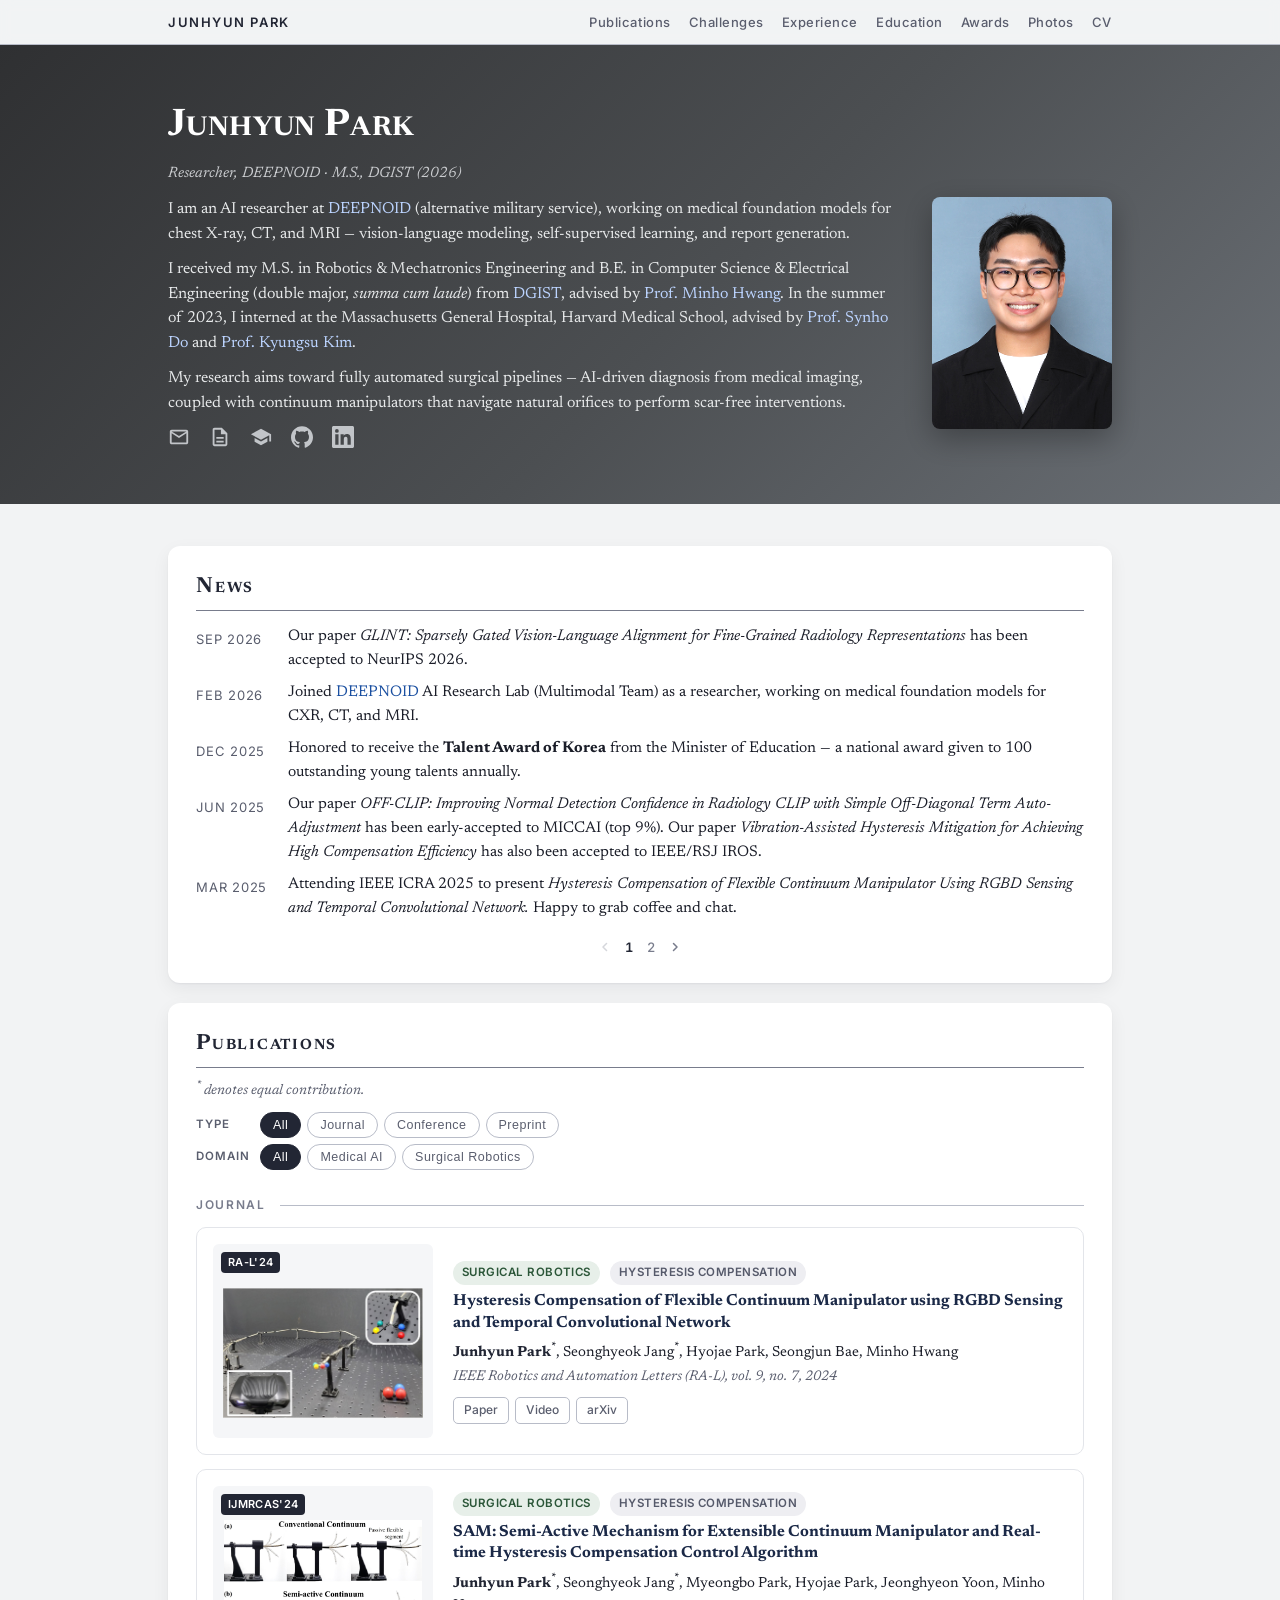
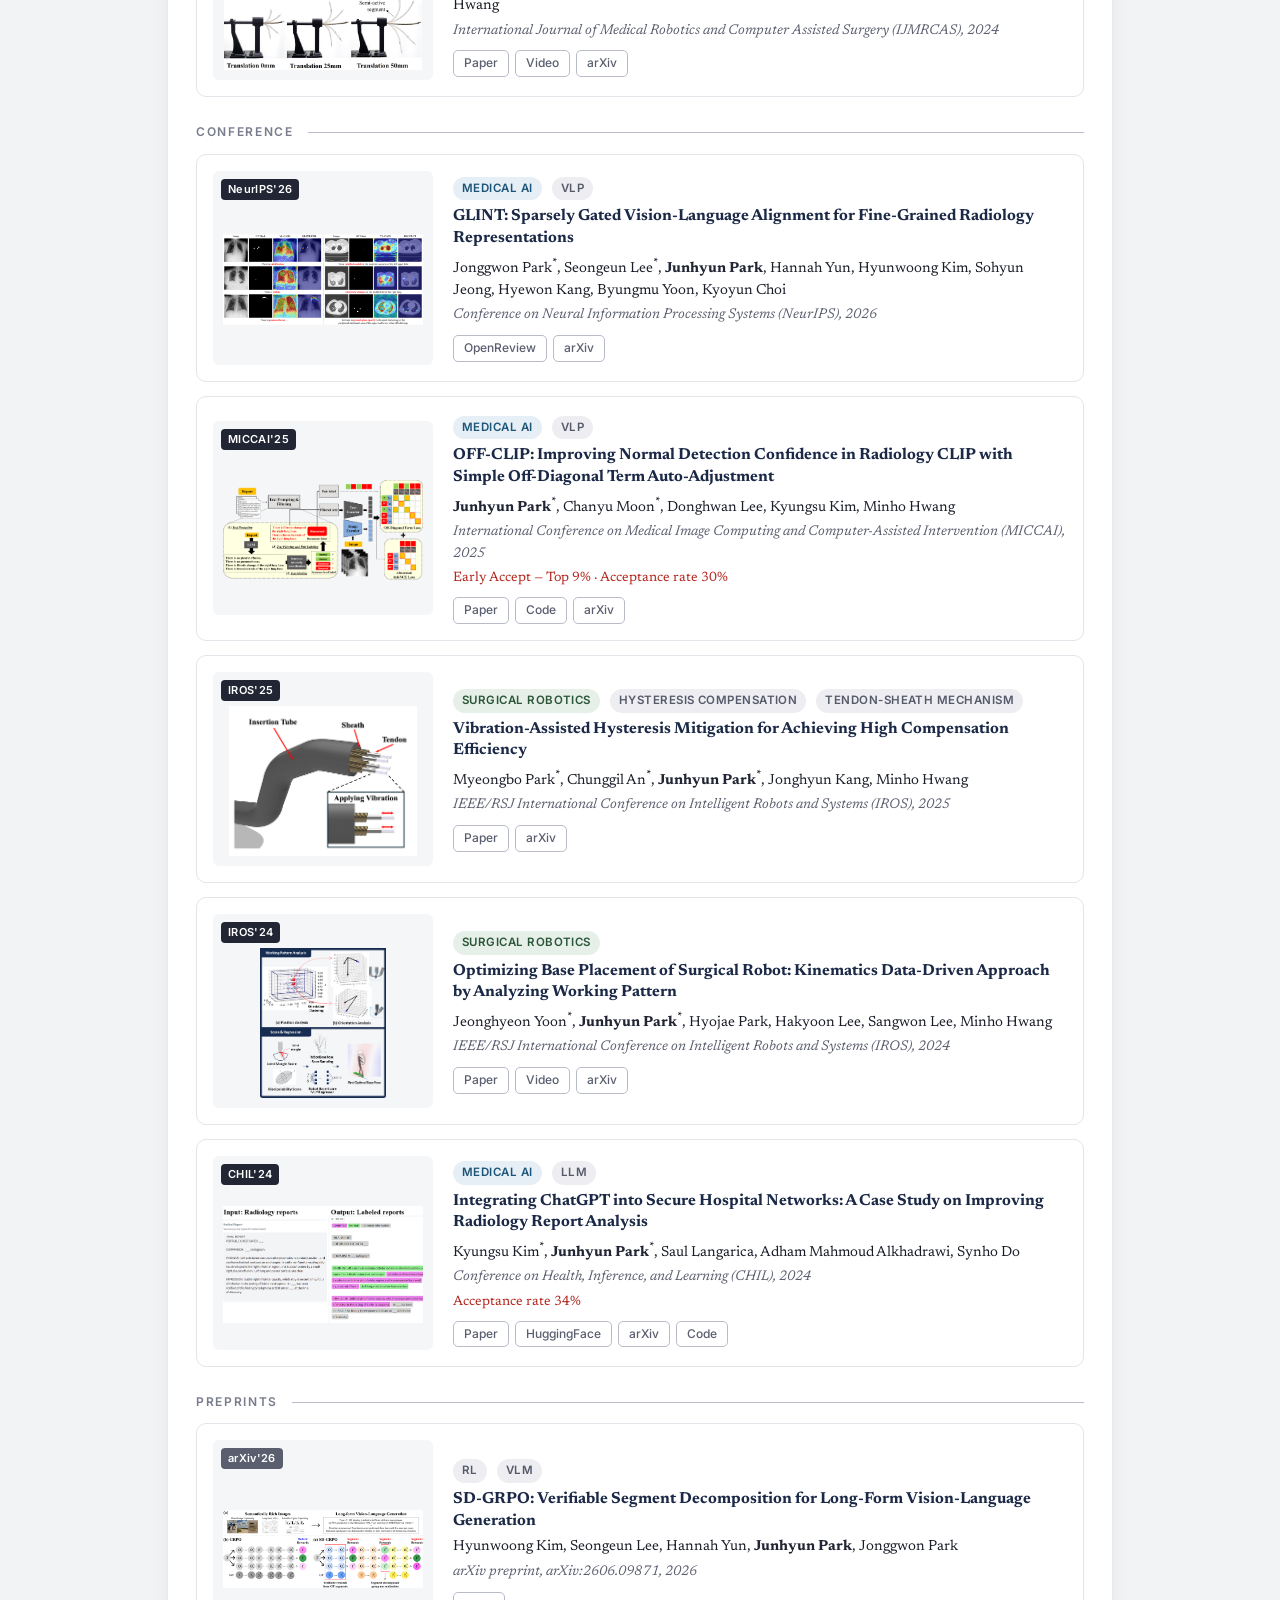
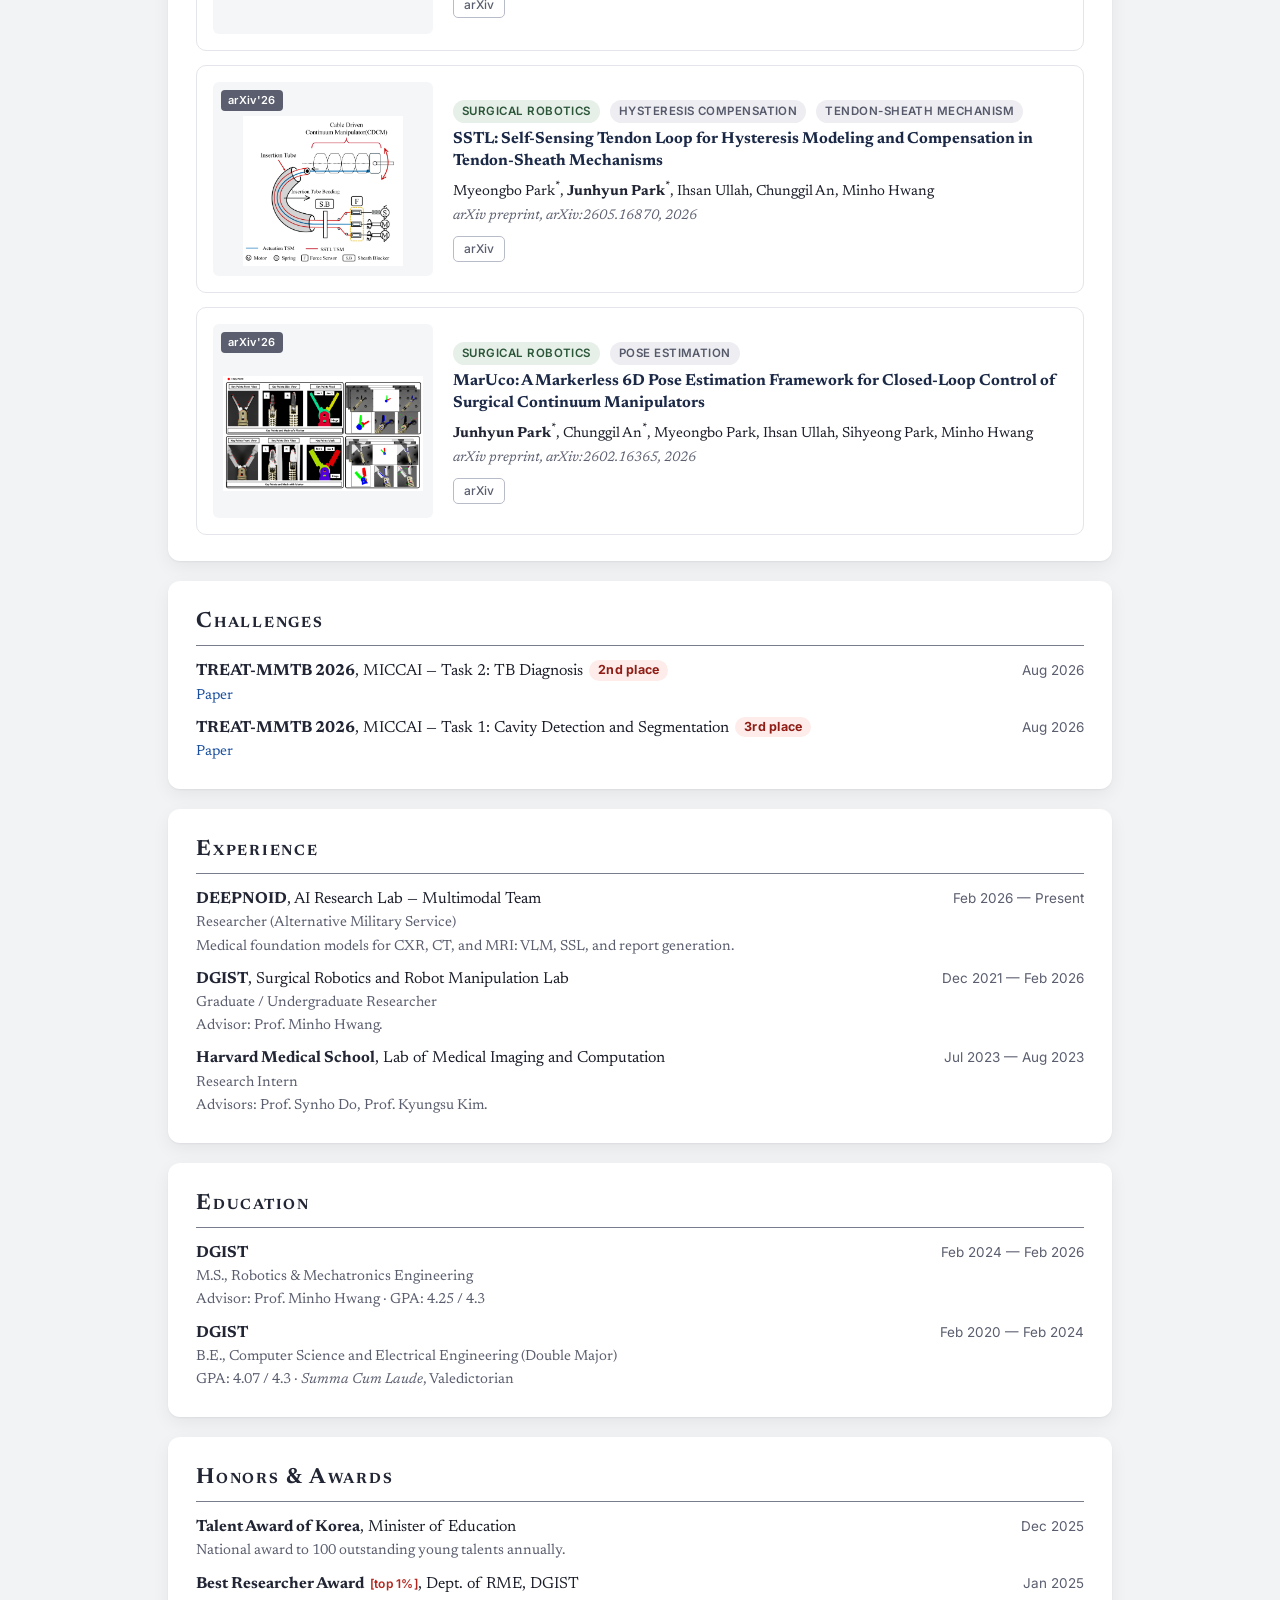
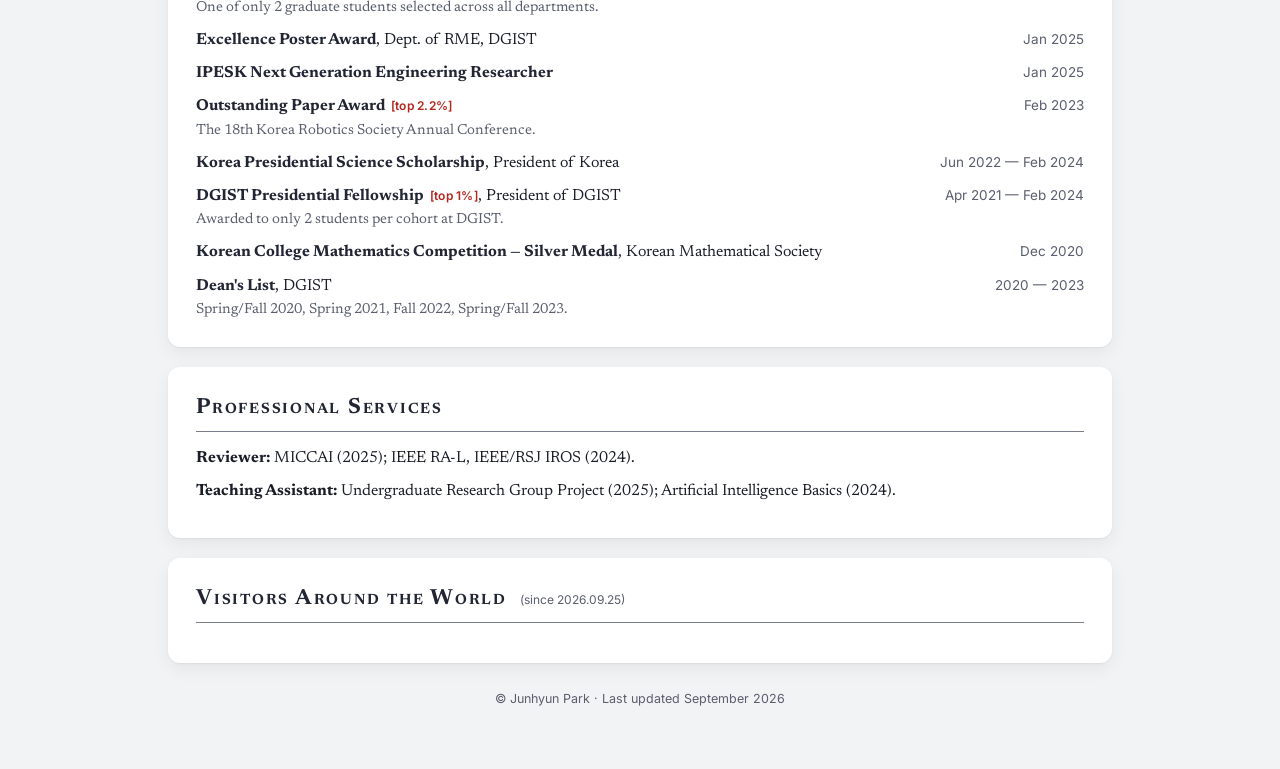
==== commit 9c0aea1a: "Restyle publications as cards with venue badges; drop summaries" ====
--- a/index.html
+++ b/index.html
@@ -108,7 +108,7 @@
     <div class="pubs">
 
       <article class="pub" data-type="journal" data-tags="surg">
-        <img class="thumb" src="publication_images/tcn_2024.jpg" alt="RA-L 2024">
+        <div class="thumb-wrap"><span class="pub-badge">RA-L'24</span><img class="thumb" src="publication_images/tcn_2024.jpg" alt="RA-L 2024"></div>
         <div>
           <div class="tags">
             <span class="tag tag-surg">Surgical Robotics</span>
@@ -118,16 +118,15 @@
           <div class="authors"><span class="me">Junhyun Park</span><sup>*</sup>, Seonghyeok Jang<sup>*</sup>, Hyojae Park, Seongjun Bae, Minho Hwang</div>
           <div class="venue">IEEE Robotics and Automation Letters (RA-L), vol. 9, no. 7, 2024</div>
           <div class="pub-links">
-            <a href="https://ieeexplore.ieee.org/document/10522825">Paper</a> &middot;
-            <a href="https://www.youtube.com/watch?v=CuNvsvPsULA&t=134s">Video</a> &middot;
+            <a href="https://ieeexplore.ieee.org/document/10522825">Paper</a>
+            <a href="https://www.youtube.com/watch?v=CuNvsvPsULA&t=134s">Video</a>
             <a href="https://arxiv.org/pdf/2402.11319">arXiv</a>
           </div>
-          <p class="summary">A data-driven TCN approach captures the nonlinear, history-dependent characteristics of cable actuation, enabling real-time hysteresis compensation. Reduces position error by 61.4% (13.7 → 5.29 mm) and orientation error by 64.0% (31.2° → 11.2°).</p>
         </div>
       </article>
 
       <article class="pub" data-type="journal" data-tags="surg">
-        <img class="thumb" src="publication_images/sam_2024.jpg" alt="IJMRCAS 2024">
+        <div class="thumb-wrap"><span class="pub-badge">IJMRCAS'24</span><img class="thumb" src="publication_images/sam_2024.jpg" alt="IJMRCAS 2024"></div>
         <div>
           <div class="tags">
             <span class="tag tag-surg">Surgical Robotics</span>
@@ -137,11 +136,10 @@
           <div class="authors"><span class="me">Junhyun Park</span><sup>*</sup>, Seonghyeok Jang<sup>*</sup>, Myeongbo Park, Hyojae Park, Jeonghyeon Yoon, Minho Hwang</div>
           <div class="venue">International Journal of Medical Robotics and Computer Assisted Surgery (IJMRCAS), 2024</div>
           <div class="pub-links">
-            <a href="https://onlinelibrary.wiley.com/doi/full/10.1002/rcs.70014">Paper</a> &middot;
-            <a href="https://www.youtube.com/watch?v=oyMV0CMjlqQ">Video</a> &middot;
+            <a href="https://onlinelibrary.wiley.com/doi/full/10.1002/rcs.70014">Paper</a>
+            <a href="https://www.youtube.com/watch?v=oyMV0CMjlqQ">Video</a>
             <a href="https://arxiv.org/pdf/2406.18388">arXiv</a>
           </div>
-          <p class="summary">An extensible cable-driven continuum manipulator with a semi-active mechanism (SAM) and a TCN-based real-time hysteresis compensation algorithm. SAM improves lesion access, while TCN-based compensation enhances accuracy.</p>
         </div>
       </article>
 
@@ -151,7 +149,7 @@
     <div class="pubs">
 
       <article class="pub" data-type="conference" data-tags="medai">
-        <img class="thumb" src="publication_images/glint_2026.png" alt="GLINT NeurIPS 2026">
+        <div class="thumb-wrap"><span class="pub-badge">NeurIPS'26</span><img class="thumb" src="publication_images/glint_2026.png" alt="GLINT NeurIPS 2026"></div>
         <div>
           <div class="tags">
             <span class="tag tag-medai">Medical AI</span>
@@ -161,15 +159,14 @@
           <div class="authors">Jonggwon Park<sup>*</sup>, Seongeun Lee<sup>*</sup>, <span class="me">Junhyun Park</span>, Hannah Yun, Hyunwoong Kim, Sohyun Jeong, Hyewon Kang, Byungmu Yoon, Kyoyun Choi</div>
           <div class="venue">Conference on Neural Information Processing Systems (NeurIPS), 2026</div>
           <div class="pub-links">
-            <a href="https://openreview.net/forum?id=GLHgQkefOp">OpenReview</a> &middot;
+            <a href="https://openreview.net/forum?id=GLHgQkefOp">OpenReview</a>
             <a href="https://arxiv.org/pdf/2606.03180">arXiv</a>
           </div>
-          <p class="summary">A radiology VLM that aligns text to only the query-relevant image patches via a sparse sigmoid gate, with feature regularization to a frozen SSL teacher. Enables zero-shot classification, grounding, and segmentation on both chest X-ray and 3D CT from free-text queries.</p>
         </div>
       </article>
 
       <article class="pub" data-type="conference" data-tags="medai">
-        <img class="thumb" src="publication_images/offclip_2025.png" alt="OFF-CLIP MICCAI 2025">
+        <div class="thumb-wrap"><span class="pub-badge">MICCAI'25</span><img class="thumb" src="publication_images/offclip_2025.png" alt="OFF-CLIP MICCAI 2025"></div>
         <div>
           <div class="tags">
             <span class="tag tag-medai">Medical AI</span>
@@ -180,16 +177,15 @@
           <div class="venue">International Conference on Medical Image Computing and Computer-Assisted Intervention (MICCAI), 2025</div>
           <div class="highlight">Early Accept — Top 9% &middot; Acceptance rate 30%</div>
           <div class="pub-links">
-            <a href="https://papers.miccai.org/miccai-2025/paper/3740_paper.pdf">Paper</a> &middot;
-            <a href="https://github.com/Junhyun-Park01/OFF-CLIP">Code</a> &middot;
+            <a href="https://papers.miccai.org/miccai-2025/paper/3740_paper.pdf">Paper</a>
+            <a href="https://github.com/Junhyun-Park01/OFF-CLIP">Code</a>
             <a href="https://arxiv.org/pdf/2503.01794">arXiv</a>
           </div>
-          <p class="summary">OFF-CLIP uses an off-diagonal loss and sentence-level text filtering to improve normal detection and reduce false negatives, enhancing both zero-shot classification and anomaly localization.</p>
         </div>
       </article>
 
       <article class="pub" data-type="conference" data-tags="surg">
-        <img class="thumb" src="publication_images/vibration_2025.png" alt="IROS 2025">
+        <div class="thumb-wrap"><span class="pub-badge">IROS'25</span><img class="thumb" src="publication_images/vibration_2025.png" alt="IROS 2025"></div>
         <div>
           <div class="tags">
             <span class="tag tag-surg">Surgical Robotics</span>
@@ -200,15 +196,14 @@
           <div class="authors">Myeongbo Park<sup>*</sup>, Chunggil An<sup>*</sup>, <span class="me">Junhyun Park</span><sup>*</sup>, Jonghyun Kang, Minho Hwang</div>
           <div class="venue">IEEE/RSJ International Conference on Intelligent Robots and Systems (IROS), 2025</div>
           <div class="pub-links">
-            <a href="https://ieeexplore.ieee.org/document/11246256">Paper</a> &middot;
+            <a href="https://ieeexplore.ieee.org/document/11246256">Paper</a>
             <a href="https://arxiv.org/pdf/2503.02720">arXiv</a>
           </div>
-          <p class="summary">Controlled vibration reduces friction and dead zones in tendon-sheath mechanisms, improving trajectory tracking. Combined with DL-based hysteresis compensation, achieves 85% reduction in hysteresis.</p>
         </div>
       </article>
 
       <article class="pub" data-type="conference" data-tags="surg">
-        <img class="thumb" src="publication_images/optimizing_2024.png" alt="IROS 2024">
+        <div class="thumb-wrap"><span class="pub-badge">IROS'24</span><img class="thumb" src="publication_images/optimizing_2024.png" alt="IROS 2024"></div>
         <div>
           <div class="tags">
             <span class="tag tag-surg">Surgical Robotics</span>
@@ -217,16 +212,15 @@
           <div class="authors">Jeonghyeon Yoon<sup>*</sup>, <span class="me">Junhyun Park</span><sup>*</sup>, Hyojae Park, Hakyoon Lee, Sangwon Lee, Minho Hwang</div>
           <div class="venue">IEEE/RSJ International Conference on Intelligent Robots and Systems (IROS), 2024</div>
           <div class="pub-links">
-            <a href="https://ieeexplore.ieee.org/abstract/document/10802398/">Paper</a> &middot;
-            <a href="https://www.youtube.com/watch?v=8Jq9V29cfWU">Video</a> &middot;
+            <a href="https://ieeexplore.ieee.org/abstract/document/10802398/">Paper</a>
+            <a href="https://www.youtube.com/watch?v=8Jq9V29cfWU">Video</a>
             <a href="https://arxiv.org/pdf/2402.16101">arXiv</a>
           </div>
-          <p class="summary">A machine learning approach to determine the optimal robot base pose based on a surgeon's working pattern. End-effector pose clustering identifies key positions, with scoring that accounts for joint limits and singularities.</p>
         </div>
       </article>
 
       <article class="pub" data-type="conference" data-tags="medai">
-        <img class="thumb" src="publication_images/skd_2024.png" alt="CHIL 2024">
+        <div class="thumb-wrap"><span class="pub-badge">CHIL'24</span><img class="thumb" src="publication_images/skd_2024.png" alt="CHIL 2024"></div>
         <div>
           <div class="tags">
             <span class="tag tag-medai">Medical AI</span>
@@ -237,12 +231,11 @@
           <div class="venue">Conference on Health, Inference, and Learning (CHIL), 2024</div>
           <div class="highlight">Acceptance rate 34%</div>
           <div class="pub-links">
-            <a href="https://proceedings.mlr.press/v248/kim24a.html">Paper</a> &middot;
-            <a href="https://huggingface.co/spaces/junhyun01/Onpremise_LLM_Normal_Detection">HuggingFace</a> &middot;
-            <a href="https://arxiv.org/pdf/2402.09358">arXiv</a> &middot;
+            <a href="https://proceedings.mlr.press/v248/kim24a.html">Paper</a>
+            <a href="https://huggingface.co/spaces/junhyun01/Onpremise_LLM_Normal_Detection">HuggingFace</a>
+            <a href="https://arxiv.org/pdf/2402.09358">arXiv</a>
             <a href="https://github.com/emr-distillation/emr_distillation">Code</a>
           </div>
-          <p class="summary">The first in-hospital adaptation of a cloud-based LLM into a secure, on-premise model for radiology report analysis. A sentence-level contrastive knowledge distillation achieves &gt;95% accuracy in anomaly detection while preserving patient privacy.</p>
         </div>
       </article>
 
@@ -252,7 +245,7 @@
     <div class="pubs">
 
       <article class="pub" data-type="preprint" data-tags="">
-        <img class="thumb" src="publication_images/sdgrpo_2026.png" alt="SD-GRPO 2026">
+        <div class="thumb-wrap"><span class="pub-badge preprint">arXiv'26</span><img class="thumb" src="publication_images/sdgrpo_2026.png" alt="SD-GRPO 2026"></div>
         <div>
           <div class="tags">
             <span class="tag tag-rl">RL</span>
@@ -264,12 +257,11 @@
           <div class="pub-links">
             <a href="https://arxiv.org/abs/2606.09871">arXiv</a>
           </div>
-          <p class="summary">SD-GRPO decomposes long-form generation into verifiable segments and z-normalizes per-segment rewards across the rollout group, yielding a vector of per-segment advantages rather than a single sequence-level signal. It plugs into existing GRPO frameworks such as Dr. GRPO with minimal overhead and delivers consistent gains across dense image captioning, long-form VQA, and real-world scientific figure captioning.</p>
         </div>
       </article>
 
       <article class="pub" data-type="preprint" data-tags="surg">
-        <img class="thumb" src="publication_images/sstl_2026.png" alt="SSTL 2026">
+        <div class="thumb-wrap"><span class="pub-badge preprint">arXiv'26</span><img class="thumb" src="publication_images/sstl_2026.png" alt="SSTL 2026"></div>
         <div>
           <div class="tags">
             <span class="tag tag-surg">Surgical Robotics</span>
@@ -282,12 +274,11 @@
           <div class="pub-links">
             <a href="https://arxiv.org/pdf/2605.16870">arXiv</a>
           </div>
-          <p class="summary">A double-pass tendon loop routed alongside the actuation tendon-sheath mechanism, enabling proximal sensing of both input and output tensions without distal sensors. A learning-based mapping infers configuration-dependent hysteresis for feedforward compensation, cutting tracking RMSE by 88.1%.</p>
         </div>
       </article>
 
       <article class="pub" data-type="preprint" data-tags="surg">
-        <img class="thumb" src="publication_images/markerless_2026.png" alt="Markerless 6D Pose 2026">
+        <div class="thumb-wrap"><span class="pub-badge preprint">arXiv'26</span><img class="thumb" src="publication_images/markerless_2026.png" alt="Markerless 6D Pose 2026"></div>
         <div>
           <div class="tags">
             <span class="tag tag-surg">Surgical Robotics</span>
@@ -299,7 +290,6 @@
           <div class="pub-links">
             <a href="https://arxiv.org/pdf/2602.16365">arXiv</a>
           </div>
-          <p class="summary">MarUco, a markerless 6D pose estimation framework for closed-loop control of surgical continuum manipulators using only stereo vision. A photo-realistic pseudo-rigid-body simulation pipeline generates annotated data without manual labeling, and a multi-feature fusion network with a single-pass render-and-compare refinement reaches 0.78 mm / 3.07° pose accuracy at 52.4 ms per stereo pair. In closed-loop visual servoing, it cuts mean terminal translation error to 1.8 mm — an 88% reduction over open-loop control.</p>
         </div>
       </article>
 
@@ -499,8 +489,8 @@
       const s = document.createElement('script');
       s.id = 'mapmyvisitors';
       s.async = true;
-      s.src = 'https://mapmyvisitors.com/map.js?cl=2a2a38&w=800&t=tt&d=' + MAP_KEY +
-        '&co=181824&cmo=6a6860&cmn=c9a84c&ct=e8e6e1';
+      s.src = 'https://mapmyvisitors.com/map.js?cl=d5d8de&w=560&t=tt&d=' + MAP_KEY +
+        '&co=ffffff&cmo=787c8c&cmn=c0651a&ct=222634';
       map.appendChild(s);
     });
   })();
--- a/stylesheet.css
+++ b/stylesheet.css
@@ -339,22 +339,49 @@
 }
 
 /* ---------- publications ---------- */
-.pubs { display: flex; flex-direction: column; gap: 18px; }
+.pubs { display: flex; flex-direction: column; gap: 14px; }
 .pub {
   display: grid;
-  grid-template-columns: 240px 1fr;
-  gap: 18px;
-  align-items: start;
-  padding: 4px 0;
+  grid-template-columns: 220px 1fr;
+  gap: 20px;
+  align-items: center;
+  padding: 16px;
+  border: 1px solid #e3e5ea;
+  border-radius: 10px;
+  transition: border-color 0.15s, box-shadow 0.15s;
+}
+.pub:hover {
+  border-color: var(--rule);
+  box-shadow: 0 4px 14px rgba(16,24,40,0.06);
 }
 .pub.text-only { grid-template-columns: 1fr; }
+.thumb-wrap {
+  position: relative;
+  border-radius: 6px;
+  overflow: hidden;
+  padding: 34px 10px 10px;      /* top gutter keeps the badge off the figure */
+  background: #f5f6f8;
+}
 .pub .thumb {
   width: 100%;
   aspect-ratio: 4 / 3;          /* uniform thumbnail box across all rows */
   object-fit: contain;          /* letterbox figures instead of cropping */
-  border-radius: 3px;
   display: block;
 }
+.pub-badge {
+  position: absolute;
+  top: 8px;
+  left: 8px;
+  padding: 2px 7px;
+  border-radius: 4px;
+  background: var(--accent);
+  font-family: 'Inter', sans-serif;
+  font-size: 11px;
+  font-weight: 600;
+  letter-spacing: 0.03em;
+  color: #fff;
+}
+.pub-badge.preprint { background: var(--muted); }
 .pub .title {
   font-weight: 700;
   color: #1b2947;
@@ -380,15 +407,25 @@
   margin-bottom: 6px;
 }
 .pub .pub-links {
-  font-family: 'Inter', sans-serif;
-  font-size: 13px;
-  margin: 4px 0 6px;
-}
-.pub .pub-links a { font-weight: 500; }
-.pub .summary {
-  font-size: 14.5px;
-  color: var(--body);
-  margin: 6px 0 0;
+  display: flex;
+  flex-wrap: wrap;
+  gap: 6px;
+  margin-top: 8px;
+  font-family: 'Inter', sans-serif;
+}
+.pub .pub-links a {
+  padding: 3px 10px;
+  border: 1px solid var(--rule);
+  border-radius: 5px;
+  font-size: 12px;
+  font-weight: 500;
+  color: var(--muted);
+  text-decoration: none;
+  transition: color 0.15s, border-color 0.15s;
+}
+.pub .pub-links a:hover {
+  color: var(--accent);
+  border-color: var(--rule-strong);
 }
 .pub .me { font-weight: 700; color: var(--accent); }
 
@@ -462,7 +499,7 @@
 
 /* ---------- visitors ---------- */
 .visitor-map {
-  max-width: 800px;
+  max-width: 560px;
   margin: 0 auto;
   overflow-x: auto;
   text-align: center;
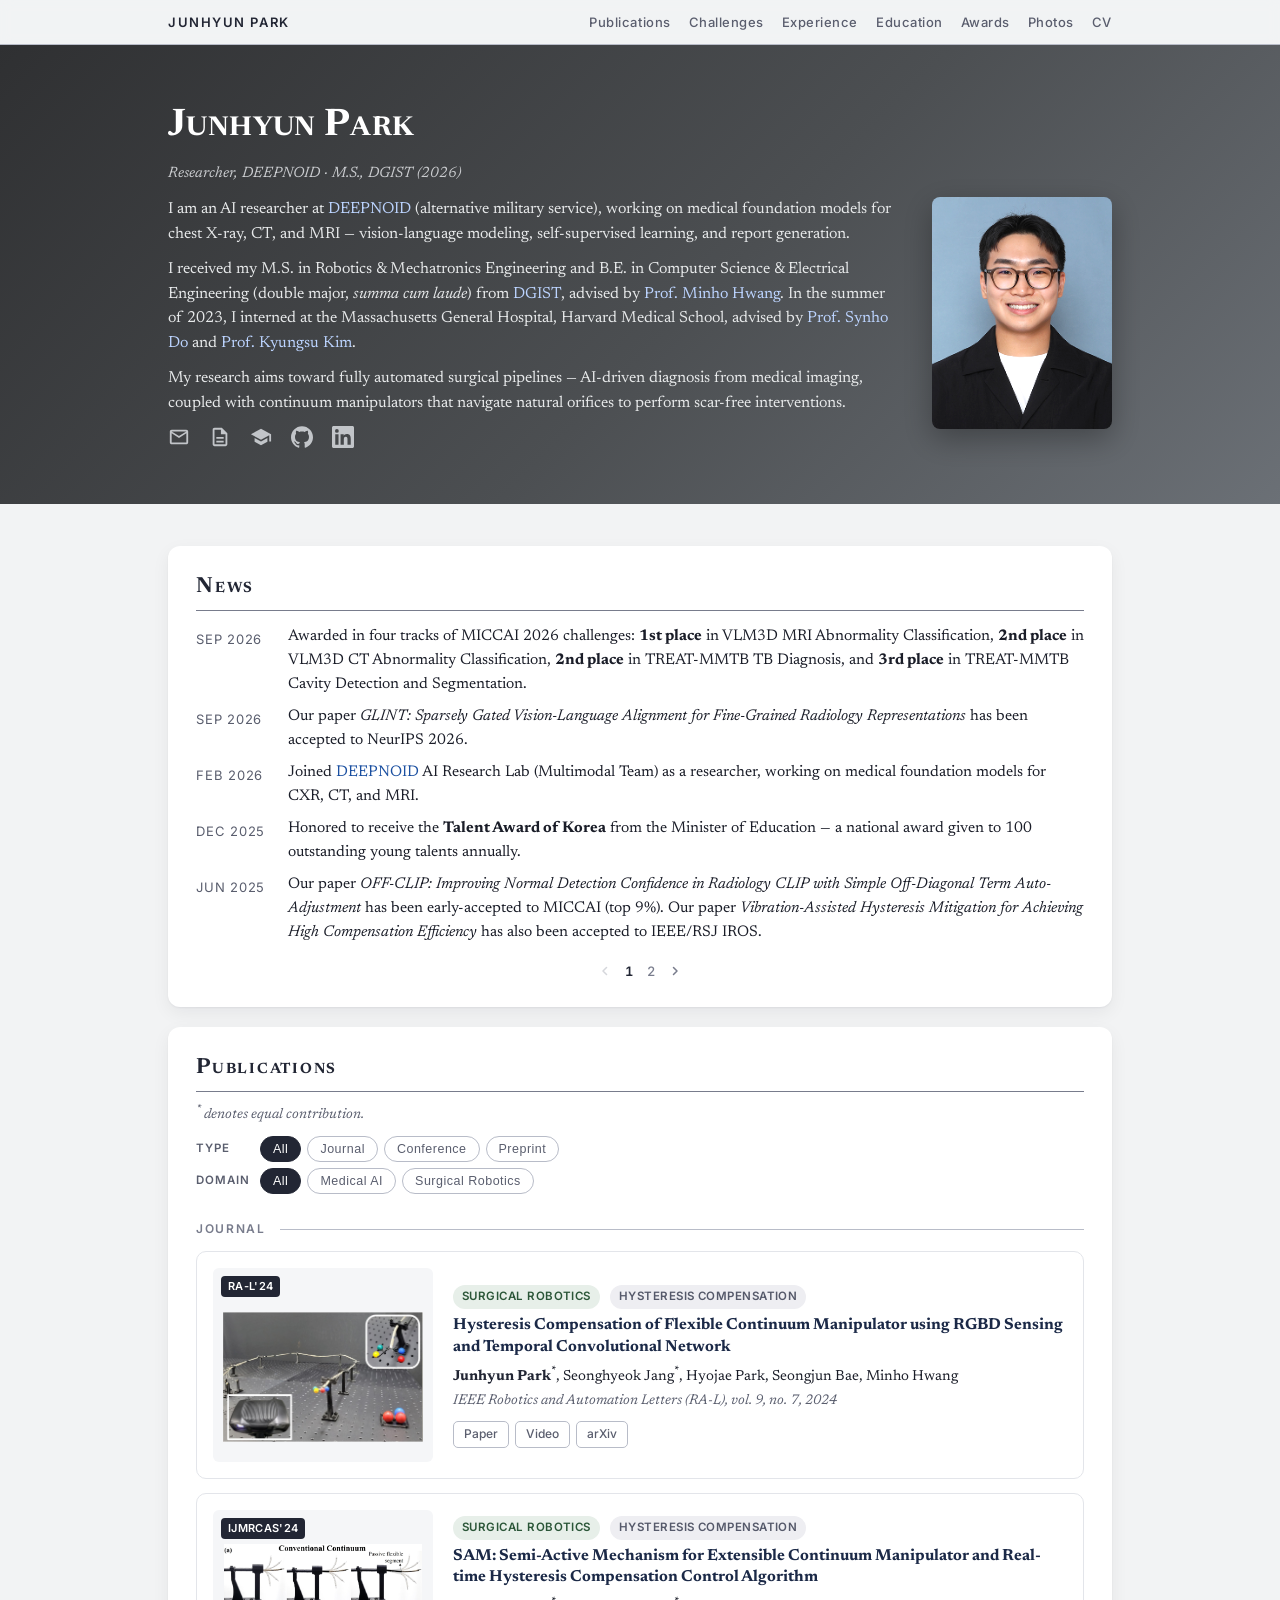
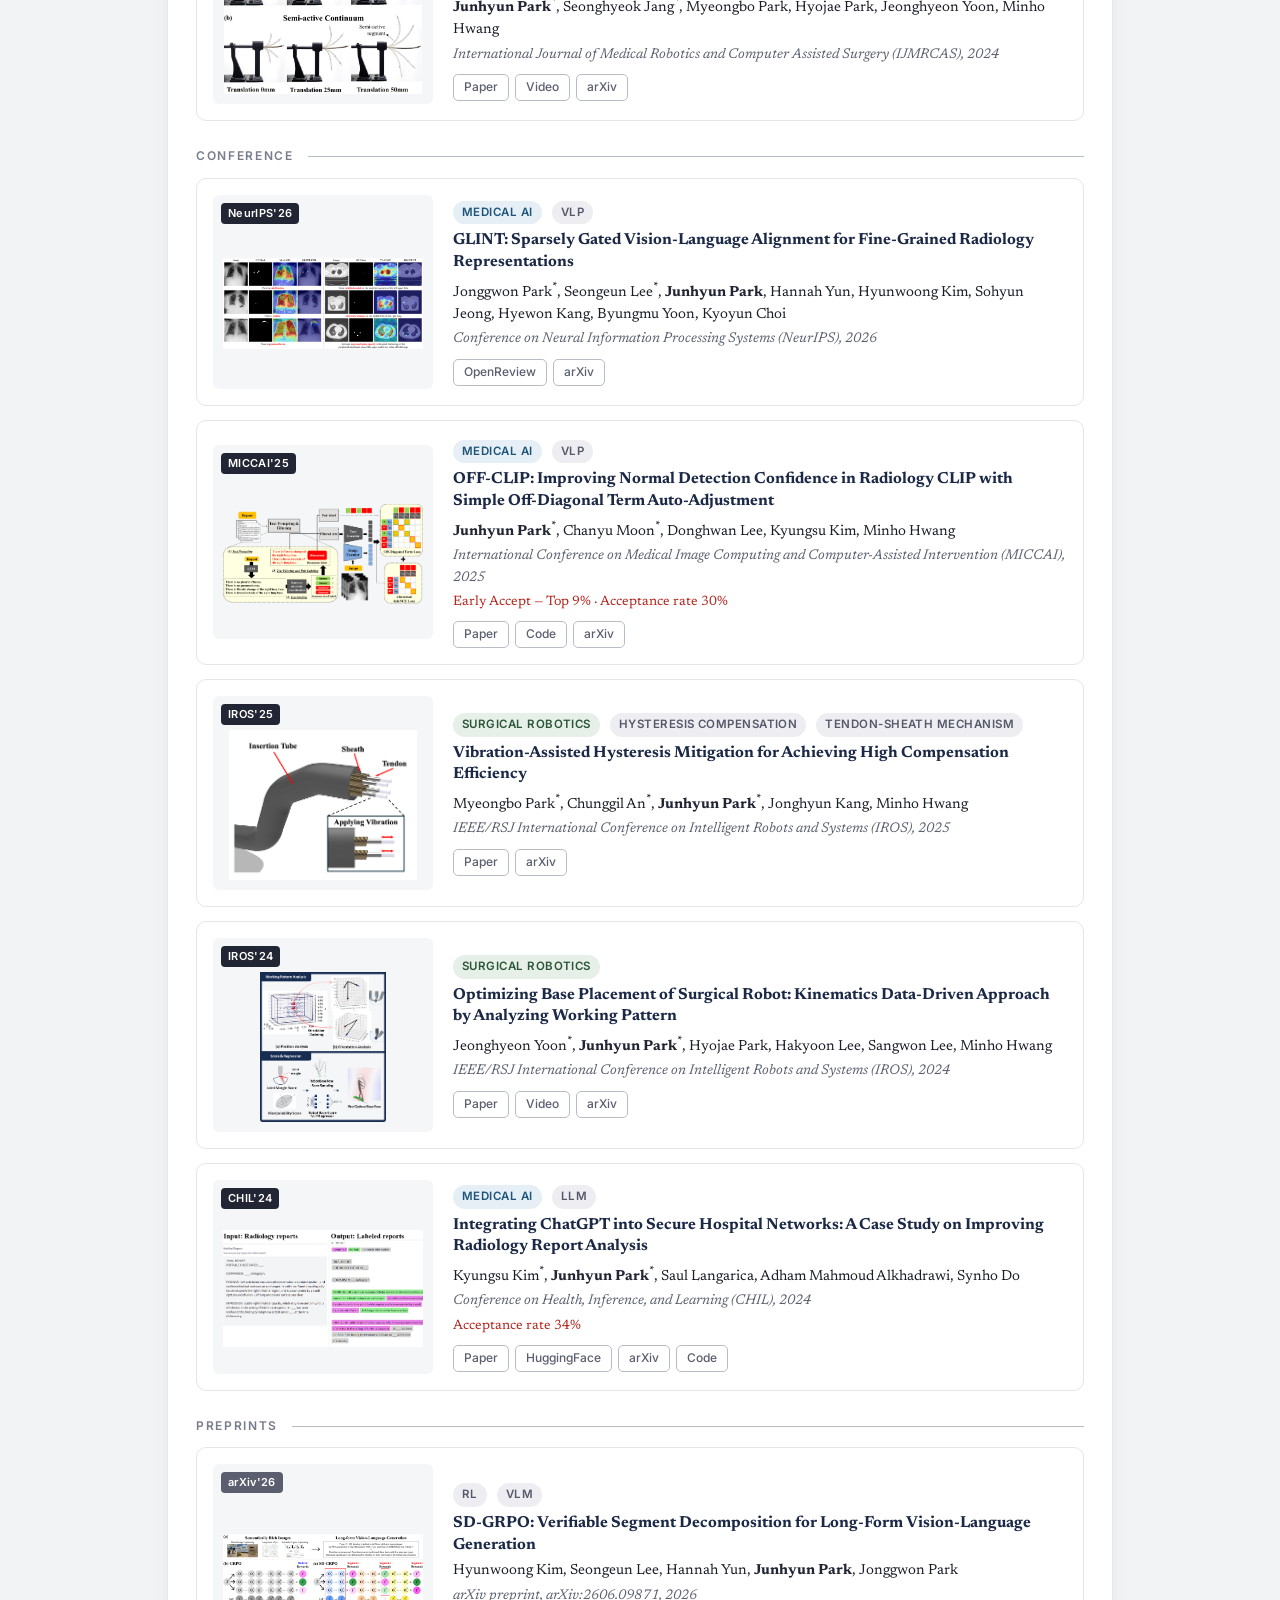
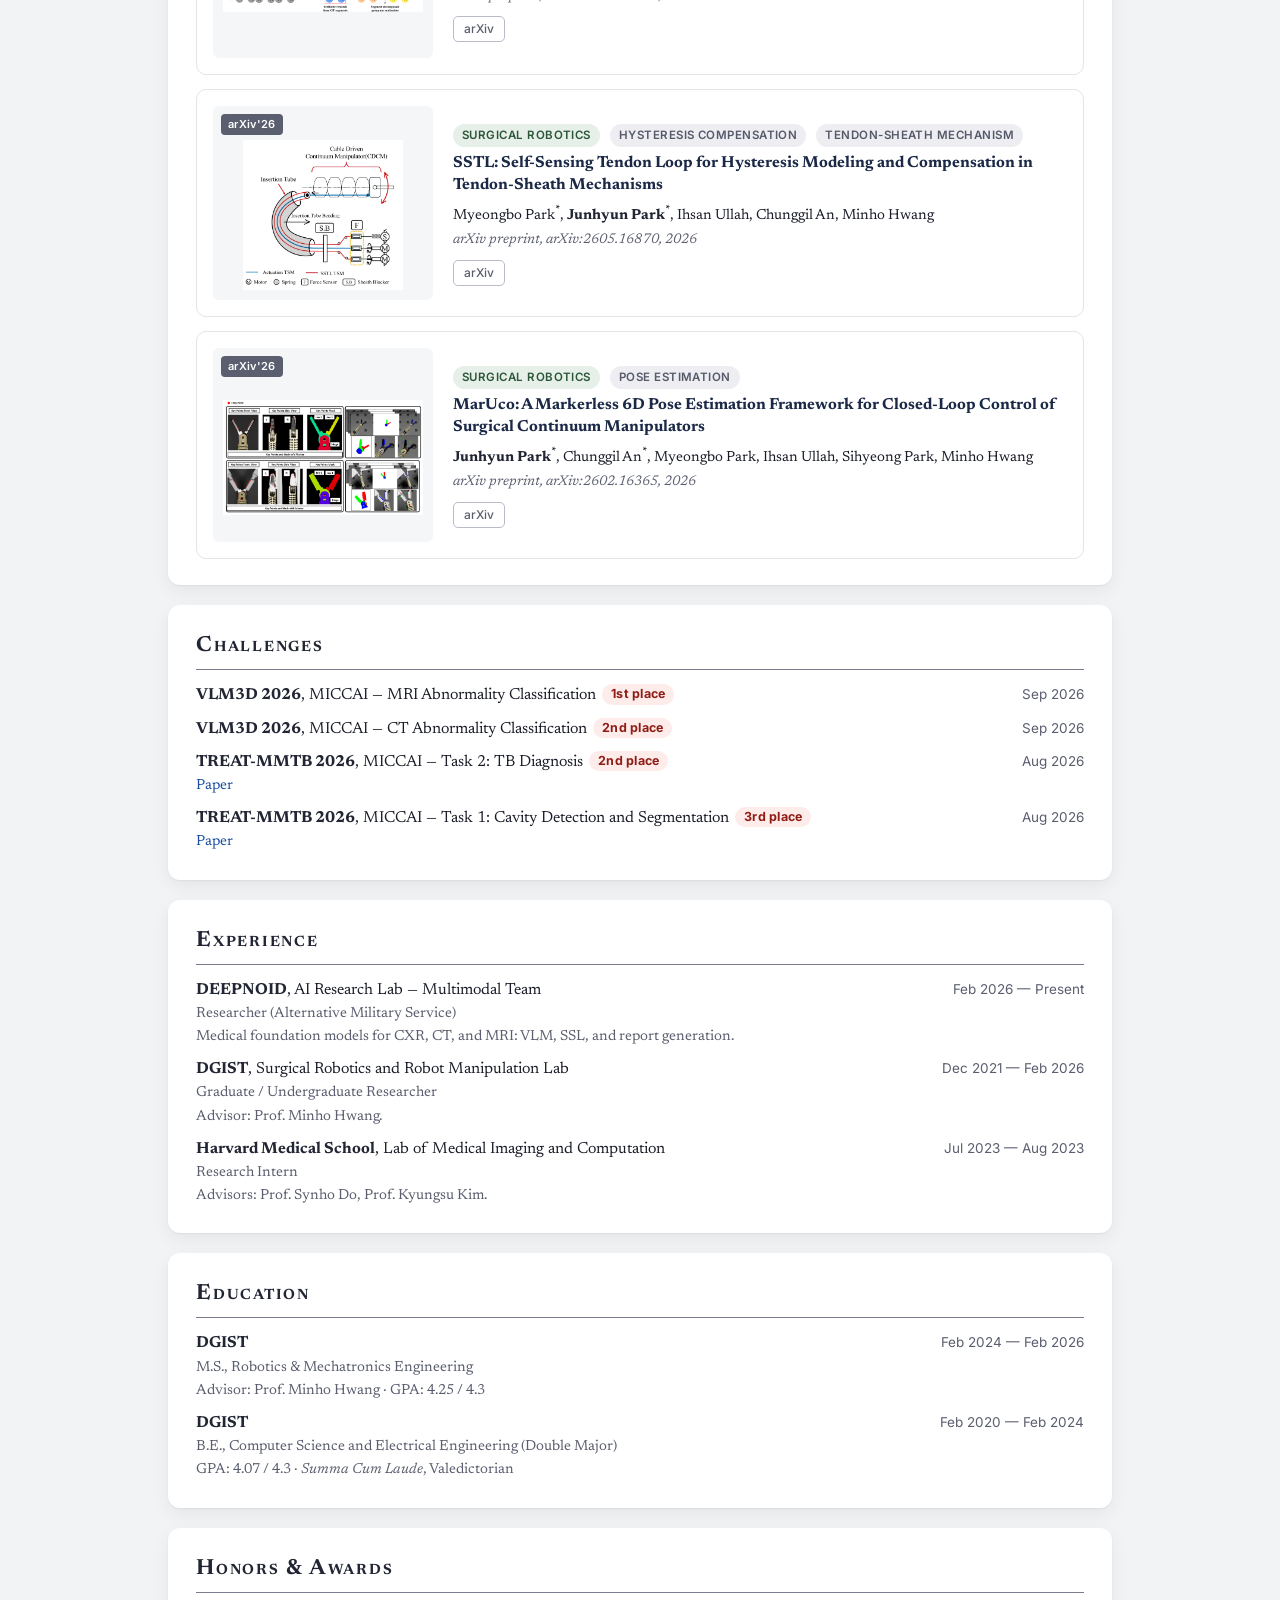
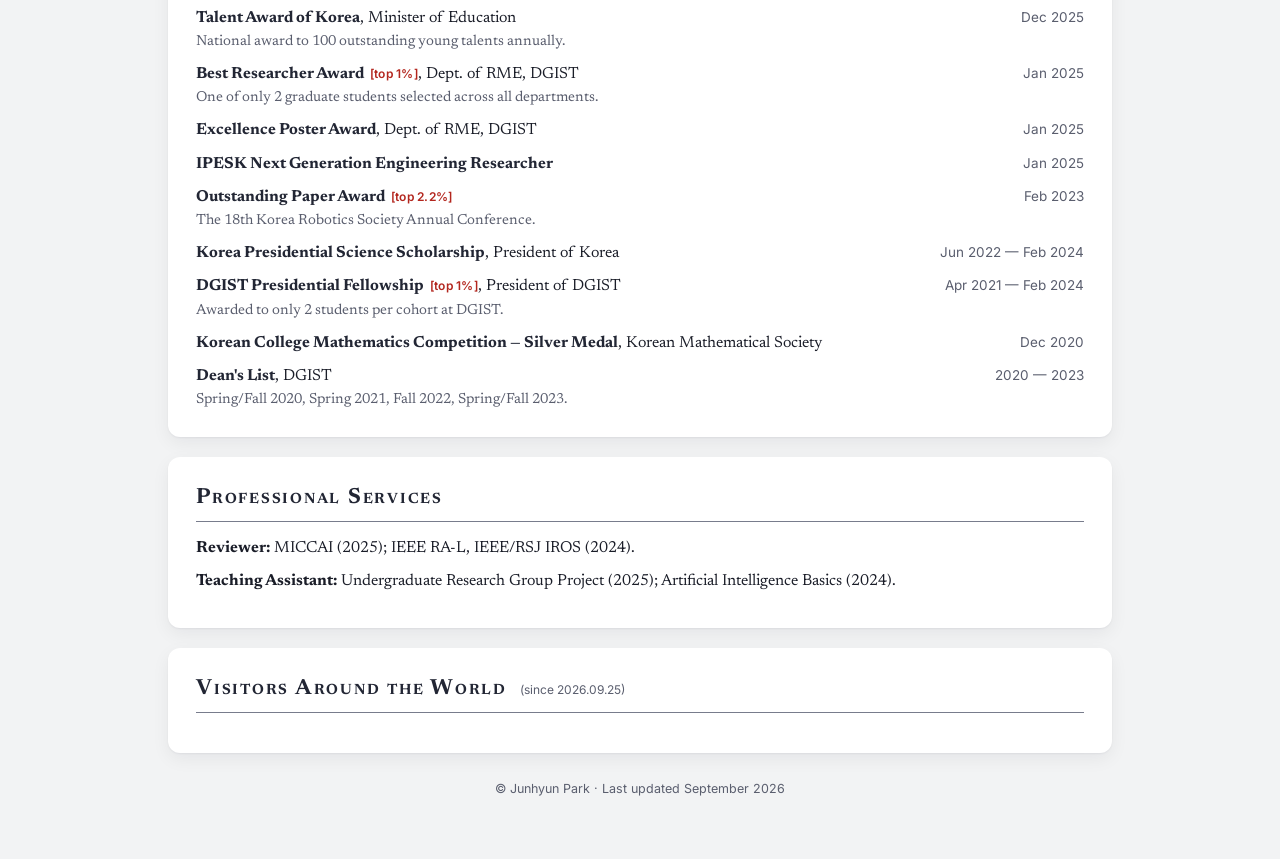
==== commit af49f566: "Add VLM3D 2026 challenge results and MICCAI 2026 challenge news" ====
--- a/index.html
+++ b/index.html
@@ -70,6 +70,7 @@
   <section id="news">
     <h2>News</h2>
     <ul class="news">
+      <li><span class="date">Sep 2026</span> Awarded in four tracks of MICCAI 2026 challenges: <strong>1st place</strong> in VLM3D MRI Abnormality Classification, <strong>2nd place</strong> in VLM3D CT Abnormality Classification, <strong>2nd place</strong> in TREAT-MMTB TB Diagnosis, and <strong>3rd place</strong> in TREAT-MMTB Cavity Detection and Segmentation.</li>
       <li><span class="date">Sep 2026</span> Our paper <em>GLINT: Sparsely Gated Vision-Language Alignment for Fine-Grained Radiology Representations</em> has been accepted to NeurIPS 2026.</li>
       <li><span class="date">Feb 2026</span> Joined <a href="https://www.deepnoid.com/">DEEPNOID</a> AI Research Lab (Multimodal Team) as a researcher, working on medical foundation models for CXR, CT, and MRI.</li>
       <li><span class="date">Dec 2025</span> Honored to receive the <strong>Talent Award of Korea</strong> from the Minister of Education — a national award given to 100 outstanding young talents annually.</li>
@@ -299,6 +300,20 @@
   <!-- ============================ challenges ============================ -->
   <section id="challenges">
     <h2>Challenges</h2>
+
+    <div class="entry">
+      <div class="left">
+        <strong>VLM3D 2026</strong>, MICCAI &mdash; MRI Abnormality Classification <span class="rank place">1st place</span>
+      </div>
+      <div class="date">Sep 2026</div>
+    </div>
+
+    <div class="entry">
+      <div class="left">
+        <strong>VLM3D 2026</strong>, MICCAI &mdash; CT Abnormality Classification <span class="rank place">2nd place</span>
+      </div>
+      <div class="date">Sep 2026</div>
+    </div>
 
     <div class="entry">
       <div class="left">
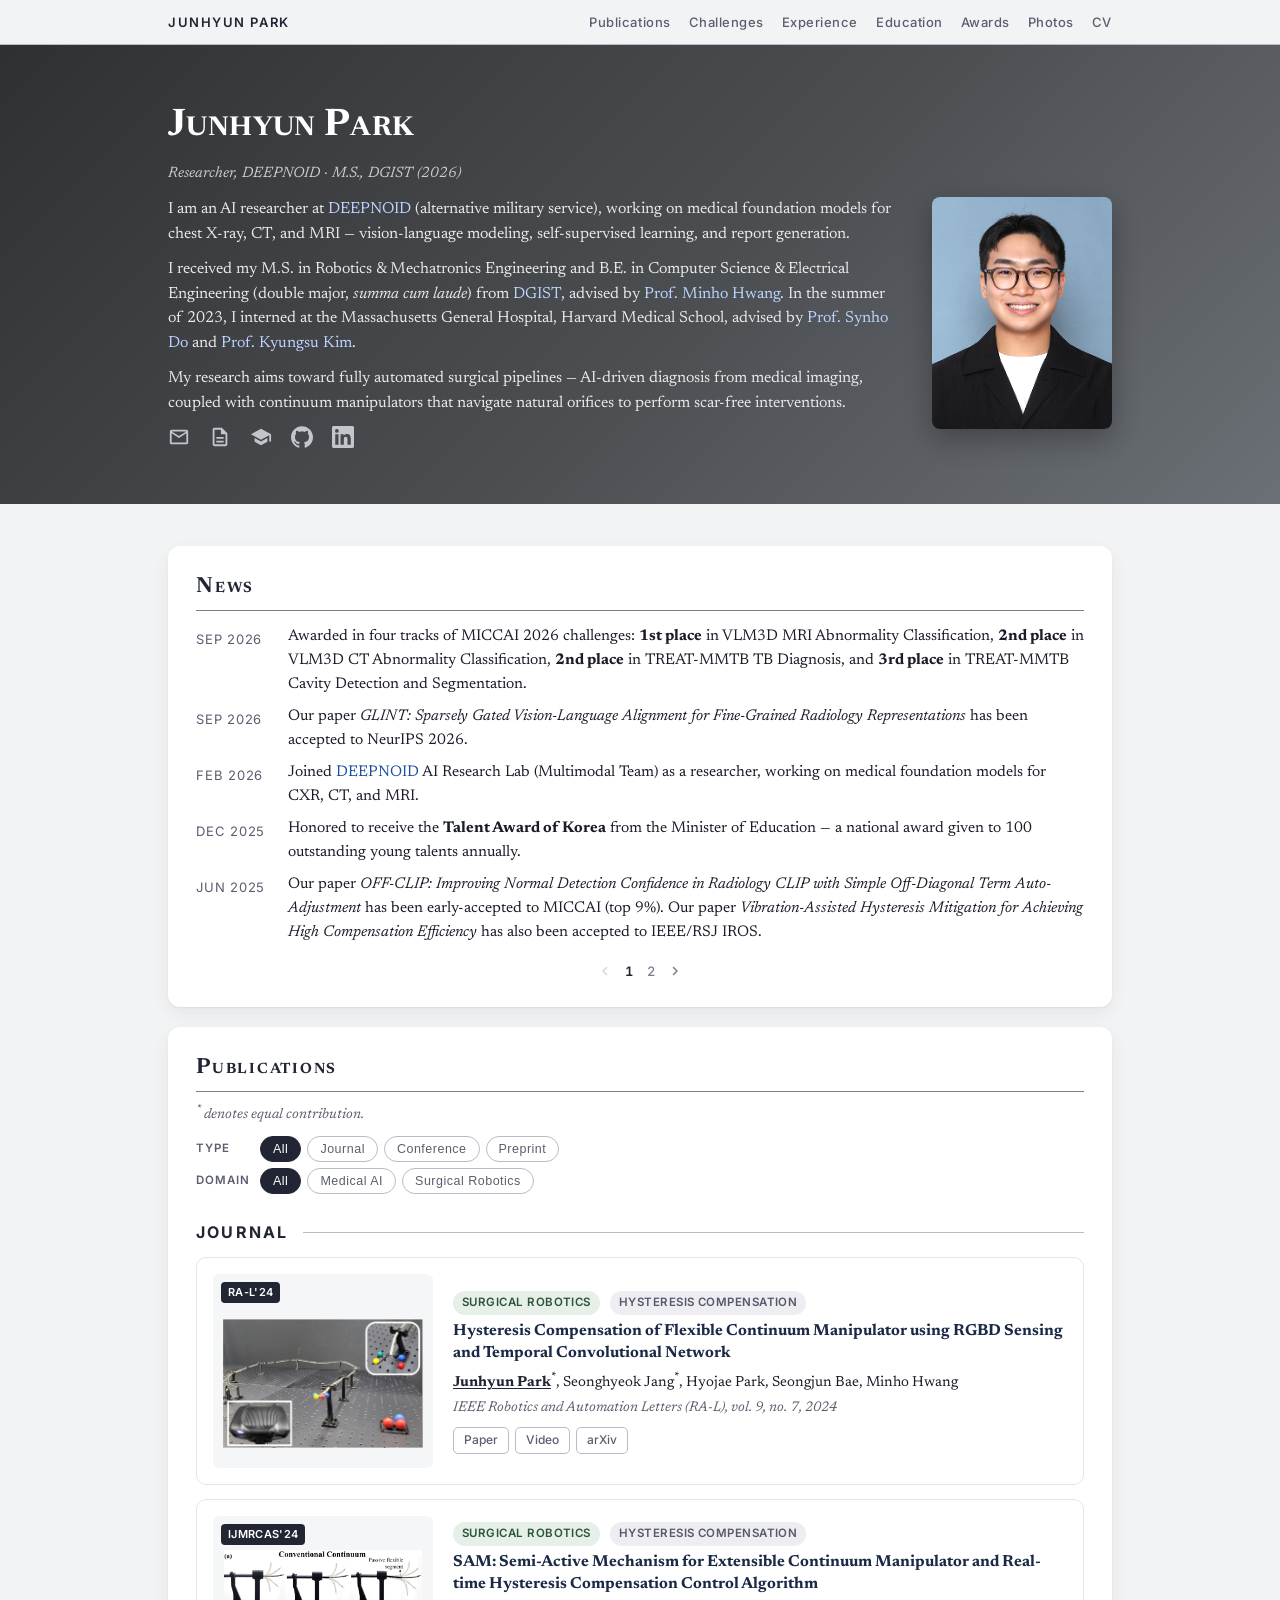
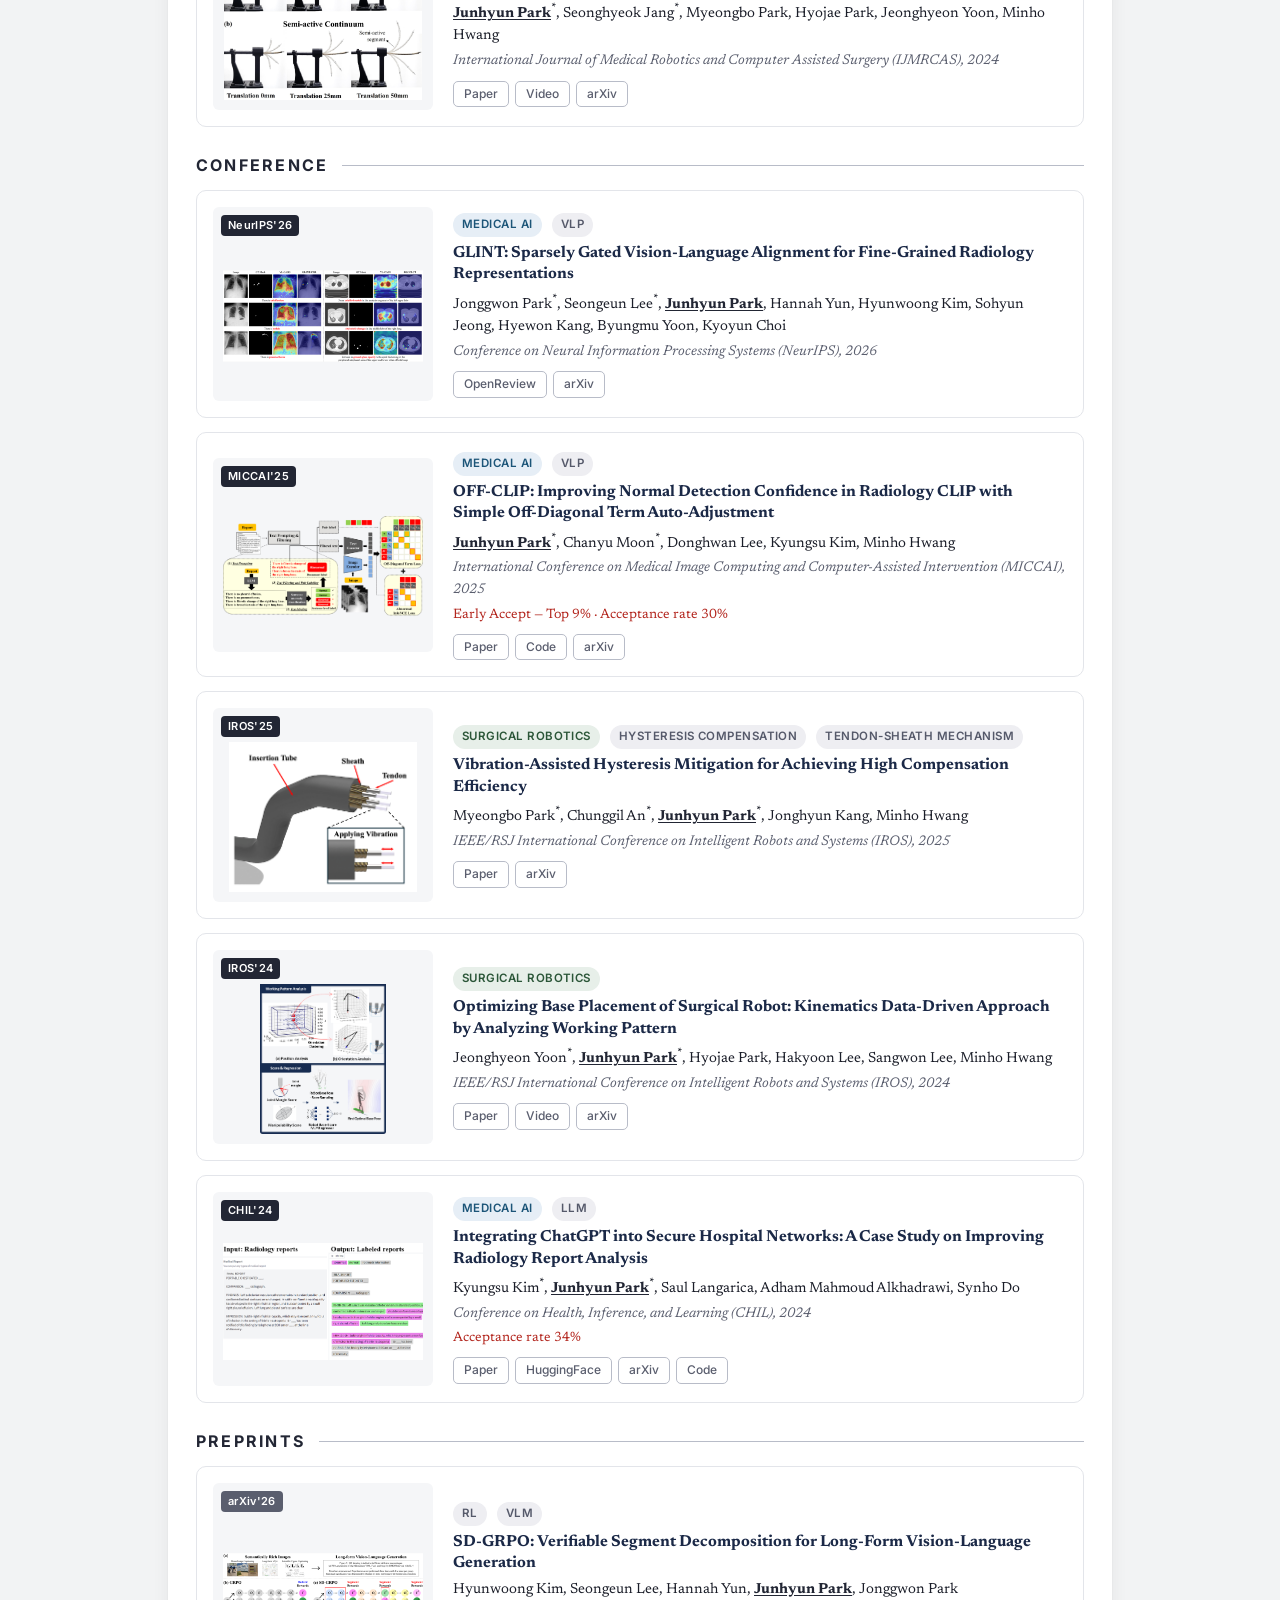
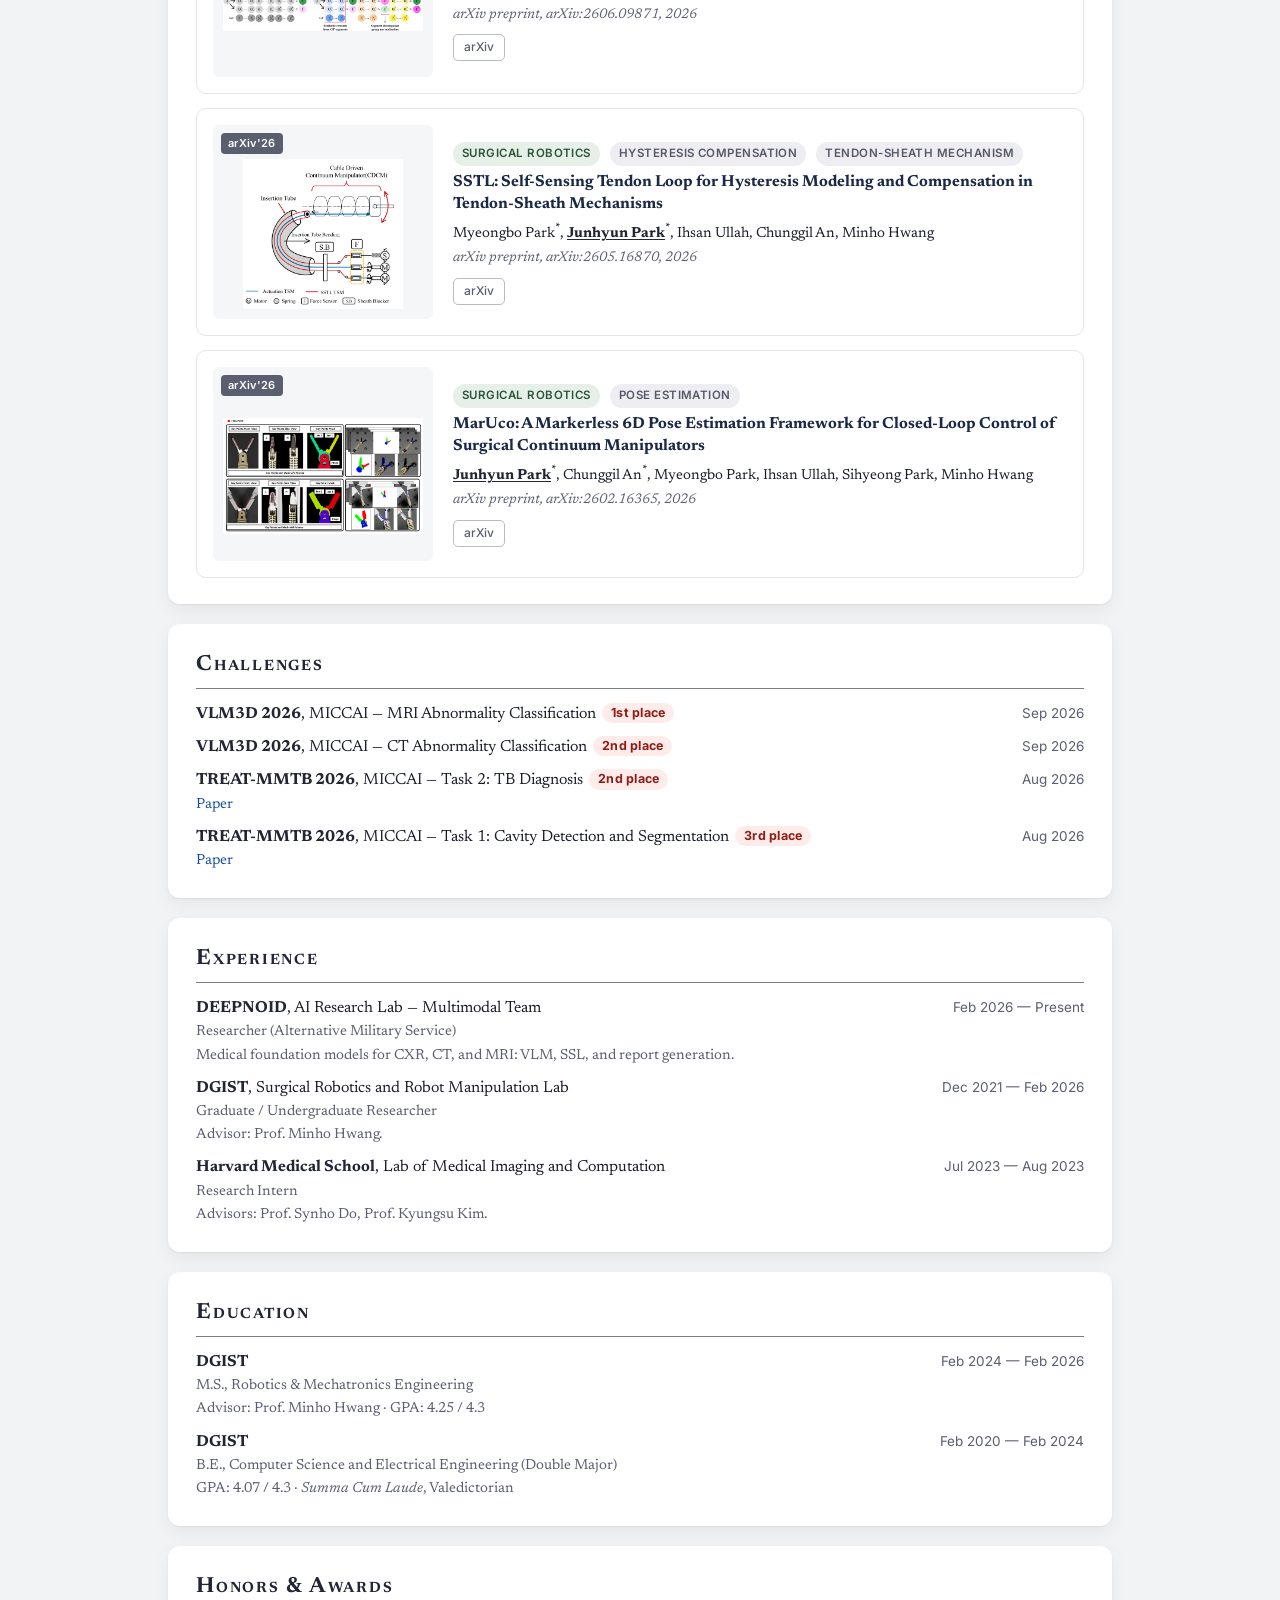
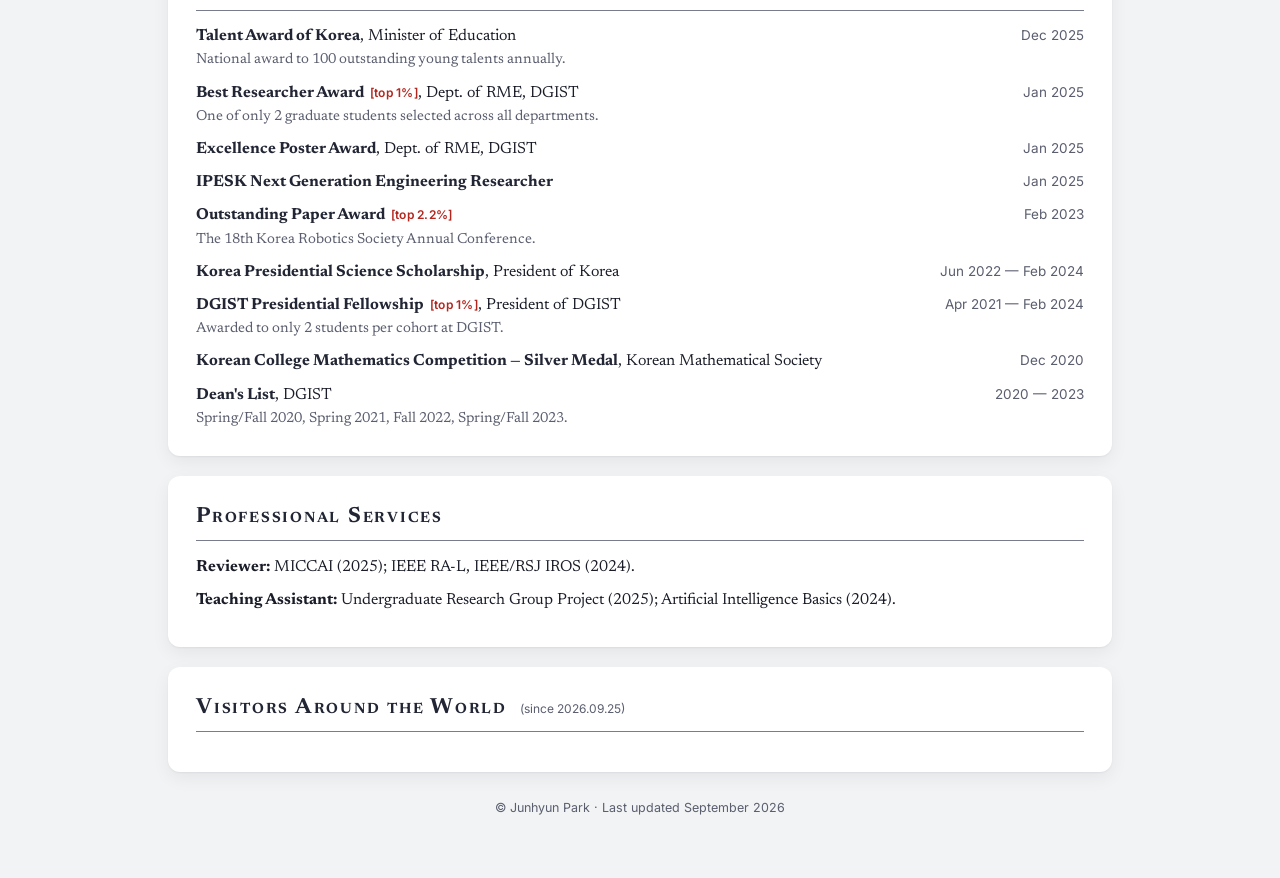
==== commit 626294b7: "Add version query to CV link to bypass stale mobile caches" ====
--- a/index.html
+++ b/index.html
@@ -23,7 +23,7 @@
     <a href="#education">Education</a>
     <a href="#awards">Awards</a>
     <a href="photos.html">Photos</a>
-    <a href="data/Curriculum_Vitae_Junhyun_Park.pdf">CV</a>
+    <a href="data/Curriculum_Vitae_Junhyun_Park.pdf?v=20260928">CV</a>
   </div>
 </nav>
 
@@ -51,7 +51,7 @@
       </p>
       <p class="links">
         <a href="mailto:junhyunpark0507@gmail.com" class="ico" aria-label="Email" title="Email"><svg viewBox="0 0 24 24" aria-hidden="true"><path d="M22 6c0-1.1-.9-2-2-2H4c-1.1 0-2 .9-2 2v12c0 1.1.9 2 2 2h16c1.1 0 2-.9 2-2V6zm-2 0l-8 5-8-5h16zm0 12H4V8l8 5 8-5v10z"/></svg></a>
-        <a href="data/Curriculum_Vitae_Junhyun_Park.pdf" class="ico" aria-label="CV" title="CV"><svg viewBox="0 0 24 24" aria-hidden="true"><path d="M14 2H6c-1.1 0-2 .9-2 2v16c0 1.1.9 2 2 2h12c1.1 0 2-.9 2-2V8l-6-6zm4 18H6V4h7v5h5v11zM8 12h8v2H8v-2zm0 4h8v2H8v-2z"/></svg></a>
+        <a href="data/Curriculum_Vitae_Junhyun_Park.pdf?v=20260928" class="ico" aria-label="CV" title="CV"><svg viewBox="0 0 24 24" aria-hidden="true"><path d="M14 2H6c-1.1 0-2 .9-2 2v16c0 1.1.9 2 2 2h12c1.1 0 2-.9 2-2V8l-6-6zm4 18H6V4h7v5h5v11zM8 12h8v2H8v-2zm0 4h8v2H8v-2z"/></svg></a>
         <a href="https://scholar.google.com/citations?user=88r1o00AAAAJ" class="ico" aria-label="Google Scholar" title="Google Scholar"><svg viewBox="0 0 24 24" aria-hidden="true"><path d="M12 3L1 9l11 6 9-4.91V17h2V9L12 3zM5 13.18v4L12 21l7-3.82v-4L12 17l-7-3.82z"/></svg></a>
         <a href="https://github.com/Junhyun-Park01/" class="ico" aria-label="GitHub" title="GitHub"><svg viewBox="0 0 24 24" aria-hidden="true"><path d="M12 .297c-6.63 0-12 5.373-12 12 0 5.303 3.438 9.8 8.205 11.385.6.113.82-.258.82-.577 0-.285-.01-1.04-.015-2.04-3.338.724-4.042-1.61-4.042-1.61C4.422 18.07 3.633 17.7 3.633 17.7c-1.087-.744.084-.729.084-.729 1.205.084 1.838 1.236 1.838 1.236 1.07 1.835 2.809 1.305 3.495.998.108-.776.417-1.305.76-1.605-2.665-.3-5.466-1.332-5.466-5.93 0-1.31.465-2.38 1.235-3.22-.135-.303-.54-1.523.105-3.176 0 0 1.005-.322 3.3 1.23.96-.267 1.98-.399 3-.405 1.02.006 2.04.138 3 .405 2.28-1.552 3.285-1.23 3.285-1.23.645 1.653.24 2.873.12 3.176.765.84 1.23 1.91 1.23 3.22 0 4.61-2.805 5.625-5.475 5.92.42.36.81 1.096.81 2.22 0 1.606-.015 2.896-.015 3.286 0 .315.21.69.825.57C20.565 22.092 24 17.592 24 12.297c0-6.627-5.373-12-12-12"/></svg></a>
         <a href="https://www.linkedin.com/in/junhyun-park-199a4a21b/" class="ico" aria-label="LinkedIn" title="LinkedIn"><svg viewBox="0 0 24 24" aria-hidden="true"><path d="M20.447 20.452h-3.554v-5.569c0-1.328-.027-3.037-1.852-3.037-1.853 0-2.136 1.445-2.136 2.939v5.667H9.351V9h3.414v1.561h.046c.477-.9 1.637-1.85 3.37-1.85 3.601 0 4.267 2.37 4.267 5.455v6.286zM5.337 7.433a2.062 2.062 0 1 1 0-4.125 2.062 2.062 0 0 1 0 4.125zm1.782 13.019H3.555V9h3.564v11.452zM22.225 0H1.771C.792 0 0 .774 0 1.729v20.542C0 23.227.792 24 1.771 24h20.451C23.2 24 24 23.227 24 22.271V1.729C24 .774 23.2 0 22.222 0h.003z"/></svg></a>
--- a/stylesheet.css
+++ b/stylesheet.css
@@ -216,11 +216,11 @@
   gap: 14px;
   margin: 26px 0 12px;
   font-family: 'Inter', sans-serif;
-  font-size: 12px;
-  font-weight: 600;
+  font-size: 16px;
+  font-weight: 700;
   text-transform: uppercase;
   letter-spacing: 0.14em;
-  color: var(--rule-strong);
+  color: var(--accent);
   white-space: nowrap;
 }
 section > h3::after {
@@ -427,7 +427,7 @@
   color: var(--accent);
   border-color: var(--rule-strong);
 }
-.pub .me { font-weight: 700; color: var(--accent); }
+.pub .me { font-weight: 700; color: var(--accent); text-decoration: underline; text-underline-offset: 2px; }
 
 /* ---------- tag chips ---------- */
 .tags { margin: 0 0 6px; font-family: 'Inter', sans-serif; }
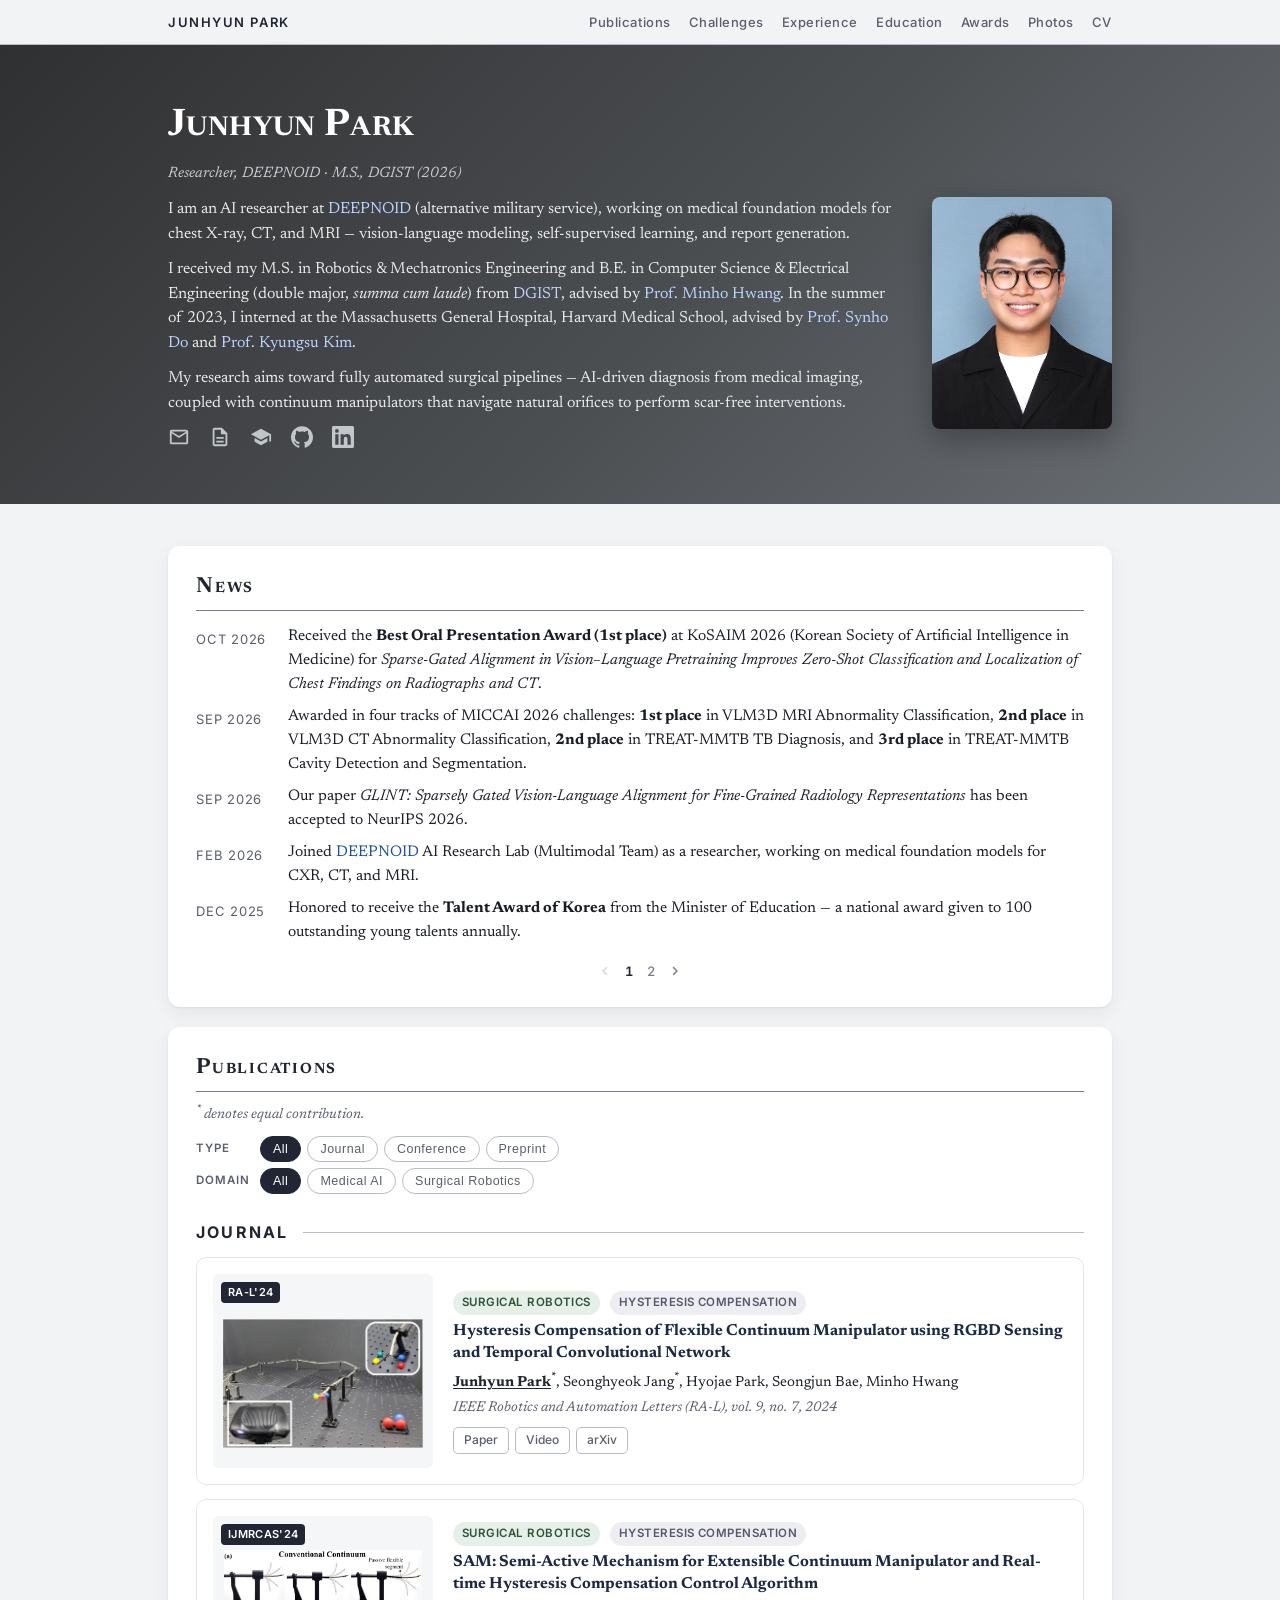
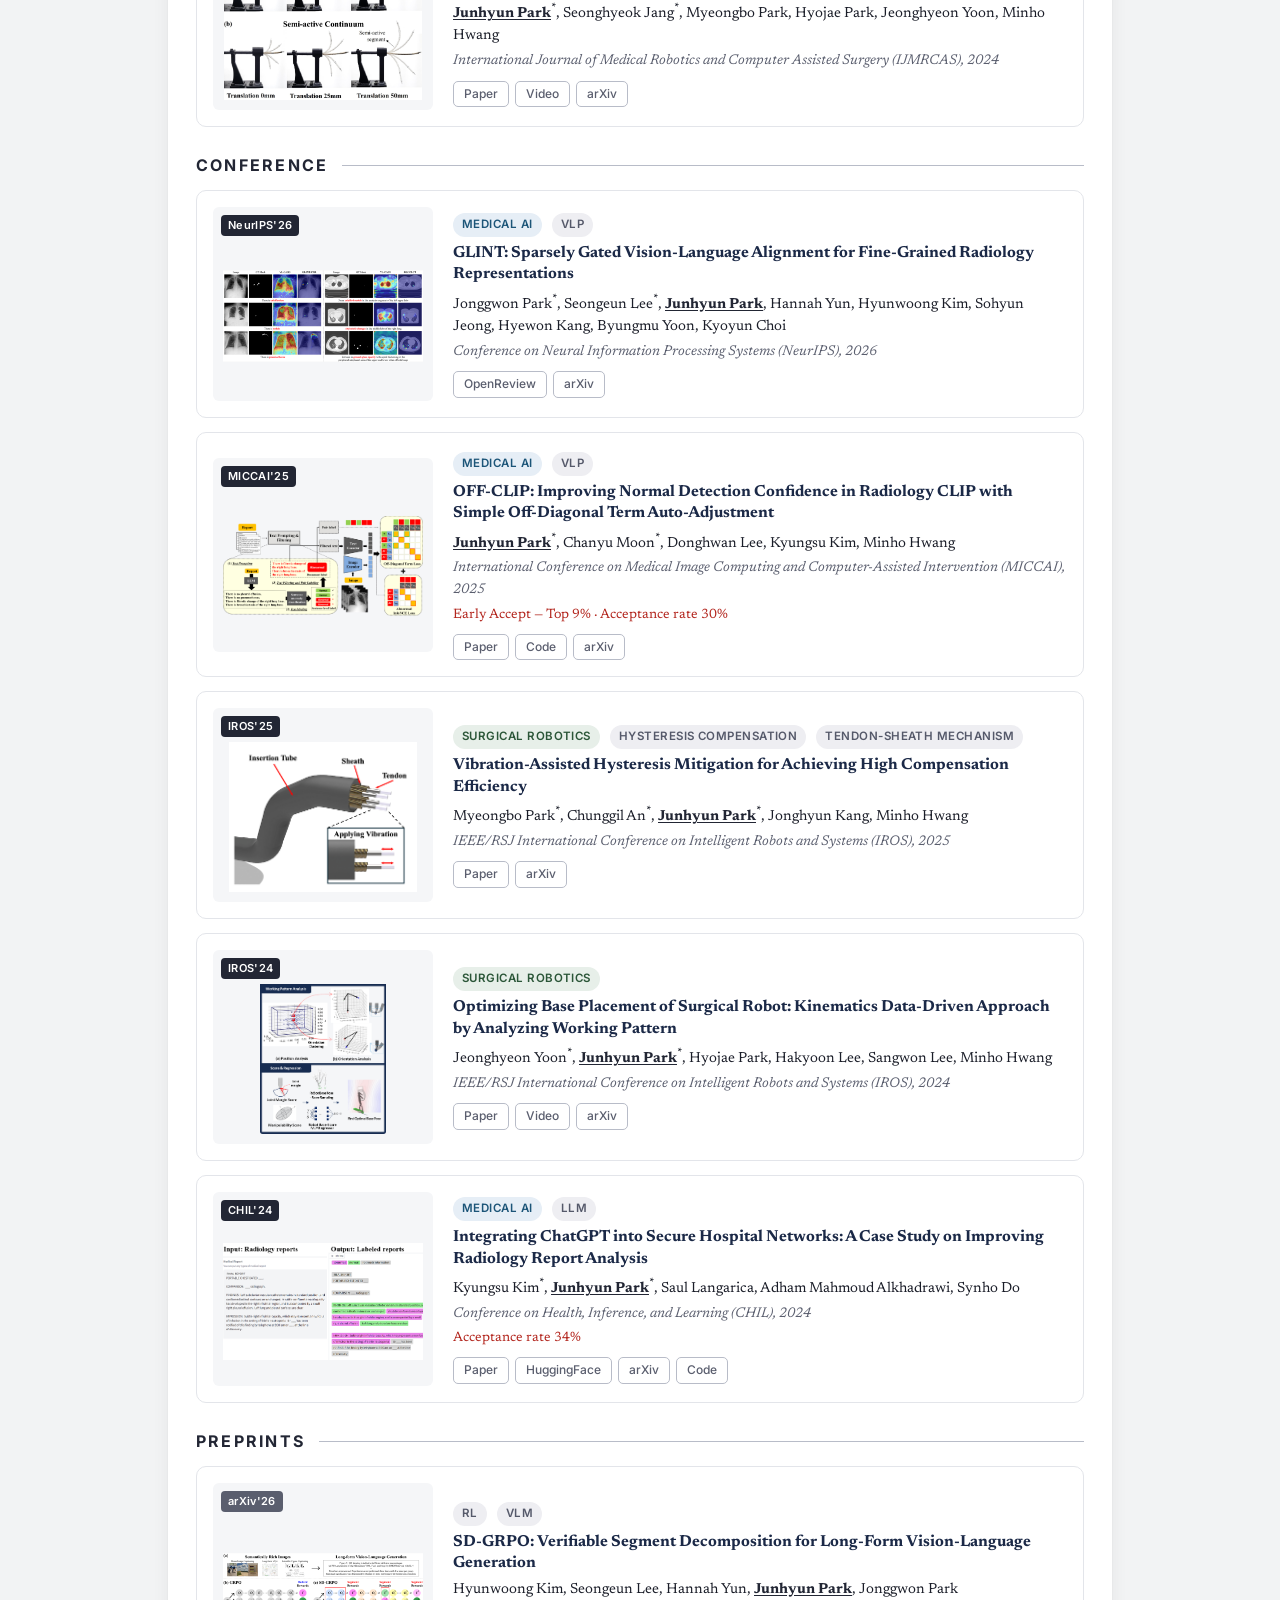
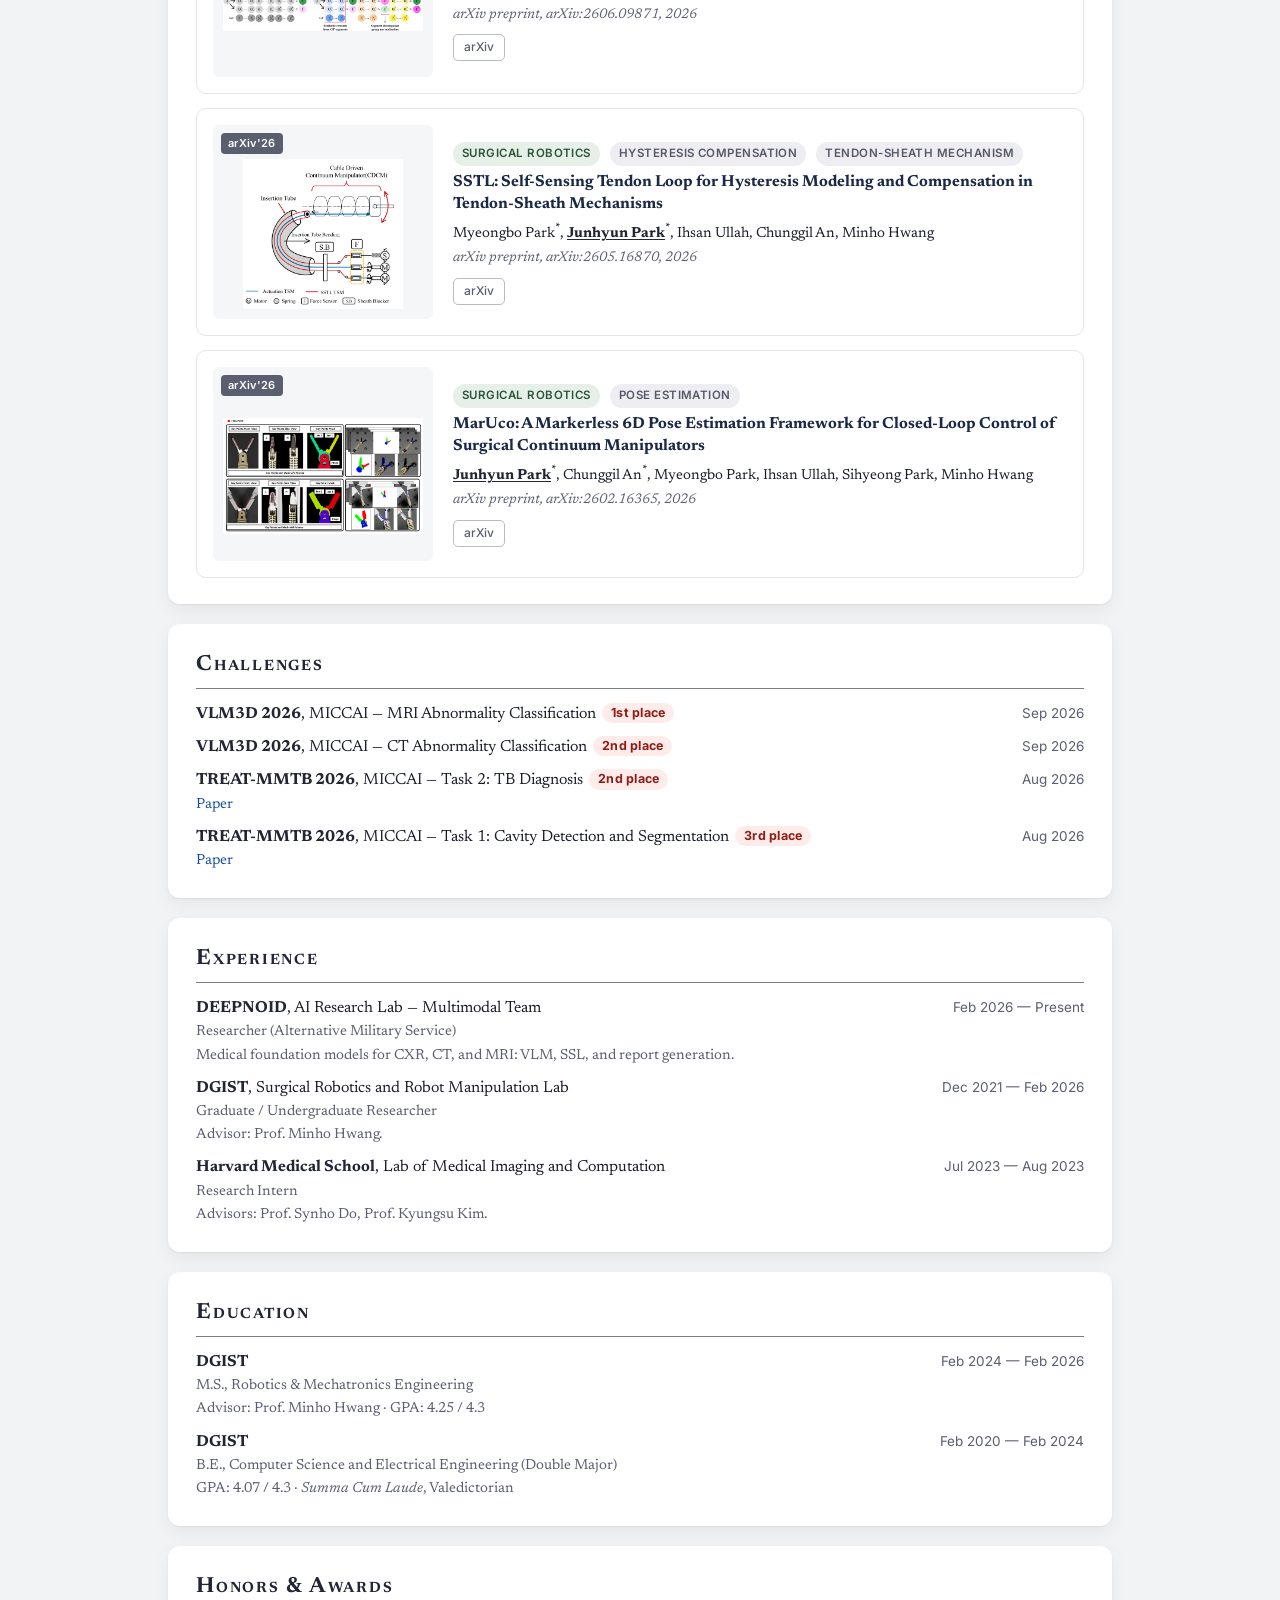
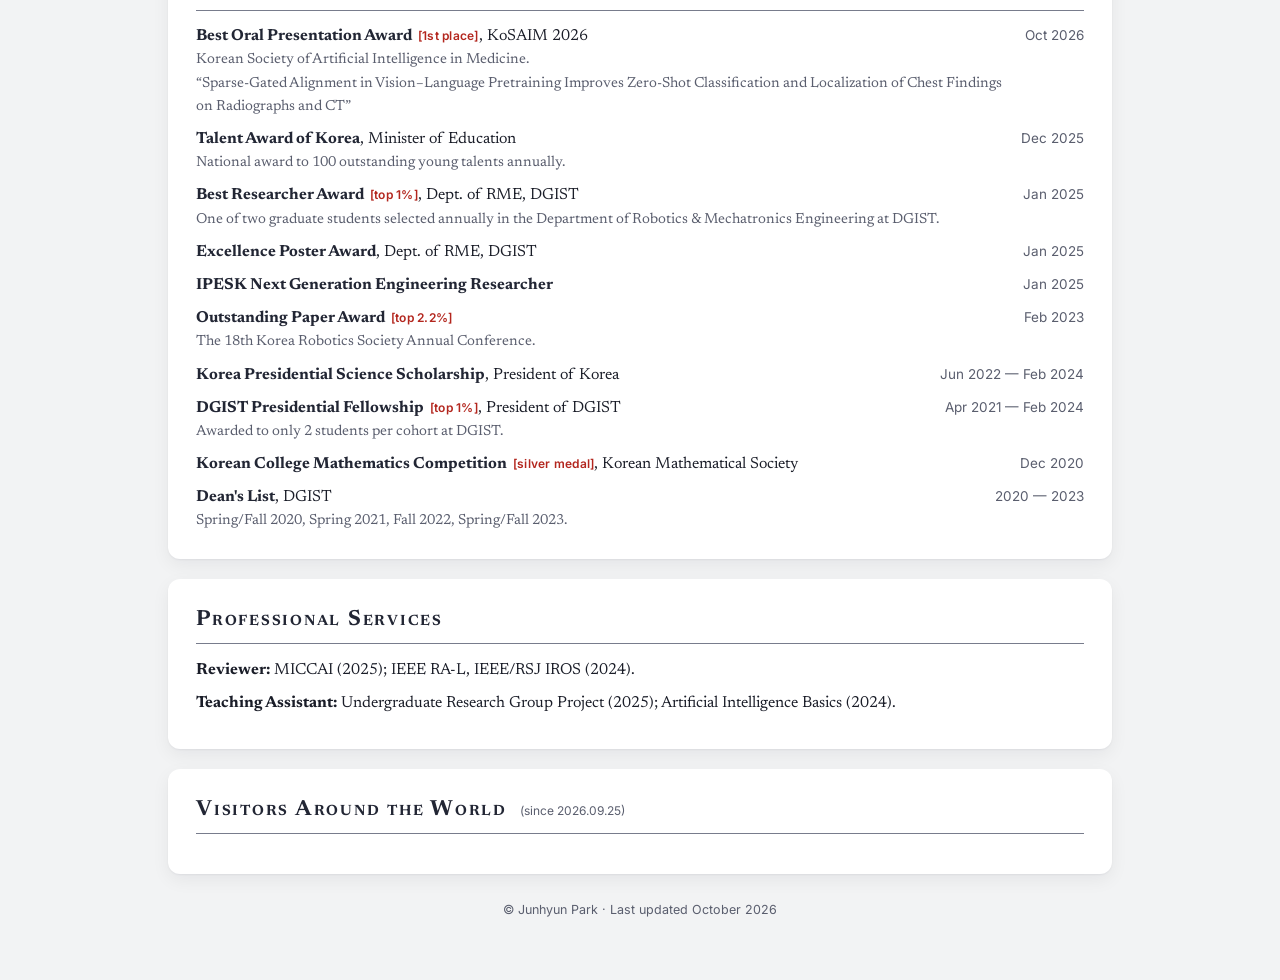
==== commit a0def5c1: "Add KoSAIM award and publish updated academic CV" ====
--- a/index.html
+++ b/index.html
@@ -23,7 +23,7 @@
     <a href="#education">Education</a>
     <a href="#awards">Awards</a>
     <a href="photos.html">Photos</a>
-    <a href="data/Curriculum_Vitae_Junhyun_Park.pdf?v=20260928">CV</a>
+    <a href="data/Curriculum_Vitae_Junhyun_Park.pdf?v=20261028-9">CV</a>
   </div>
 </nav>
 
@@ -51,7 +51,7 @@
       </p>
       <p class="links">
         <a href="mailto:junhyunpark0507@gmail.com" class="ico" aria-label="Email" title="Email"><svg viewBox="0 0 24 24" aria-hidden="true"><path d="M22 6c0-1.1-.9-2-2-2H4c-1.1 0-2 .9-2 2v12c0 1.1.9 2 2 2h16c1.1 0 2-.9 2-2V6zm-2 0l-8 5-8-5h16zm0 12H4V8l8 5 8-5v10z"/></svg></a>
-        <a href="data/Curriculum_Vitae_Junhyun_Park.pdf?v=20260928" class="ico" aria-label="CV" title="CV"><svg viewBox="0 0 24 24" aria-hidden="true"><path d="M14 2H6c-1.1 0-2 .9-2 2v16c0 1.1.9 2 2 2h12c1.1 0 2-.9 2-2V8l-6-6zm4 18H6V4h7v5h5v11zM8 12h8v2H8v-2zm0 4h8v2H8v-2z"/></svg></a>
+        <a href="data/Curriculum_Vitae_Junhyun_Park.pdf?v=20261028-9" class="ico" aria-label="CV" title="CV"><svg viewBox="0 0 24 24" aria-hidden="true"><path d="M14 2H6c-1.1 0-2 .9-2 2v16c0 1.1.9 2 2 2h12c1.1 0 2-.9 2-2V8l-6-6zm4 18H6V4h7v5h5v11zM8 12h8v2H8v-2zm0 4h8v2H8v-2z"/></svg></a>
         <a href="https://scholar.google.com/citations?user=88r1o00AAAAJ" class="ico" aria-label="Google Scholar" title="Google Scholar"><svg viewBox="0 0 24 24" aria-hidden="true"><path d="M12 3L1 9l11 6 9-4.91V17h2V9L12 3zM5 13.18v4L12 21l7-3.82v-4L12 17l-7-3.82z"/></svg></a>
         <a href="https://github.com/Junhyun-Park01/" class="ico" aria-label="GitHub" title="GitHub"><svg viewBox="0 0 24 24" aria-hidden="true"><path d="M12 .297c-6.63 0-12 5.373-12 12 0 5.303 3.438 9.8 8.205 11.385.6.113.82-.258.82-.577 0-.285-.01-1.04-.015-2.04-3.338.724-4.042-1.61-4.042-1.61C4.422 18.07 3.633 17.7 3.633 17.7c-1.087-.744.084-.729.084-.729 1.205.084 1.838 1.236 1.838 1.236 1.07 1.835 2.809 1.305 3.495.998.108-.776.417-1.305.76-1.605-2.665-.3-5.466-1.332-5.466-5.93 0-1.31.465-2.38 1.235-3.22-.135-.303-.54-1.523.105-3.176 0 0 1.005-.322 3.3 1.23.96-.267 1.98-.399 3-.405 1.02.006 2.04.138 3 .405 2.28-1.552 3.285-1.23 3.285-1.23.645 1.653.24 2.873.12 3.176.765.84 1.23 1.91 1.23 3.22 0 4.61-2.805 5.625-5.475 5.92.42.36.81 1.096.81 2.22 0 1.606-.015 2.896-.015 3.286 0 .315.21.69.825.57C20.565 22.092 24 17.592 24 12.297c0-6.627-5.373-12-12-12"/></svg></a>
         <a href="https://www.linkedin.com/in/junhyun-park-199a4a21b/" class="ico" aria-label="LinkedIn" title="LinkedIn"><svg viewBox="0 0 24 24" aria-hidden="true"><path d="M20.447 20.452h-3.554v-5.569c0-1.328-.027-3.037-1.852-3.037-1.853 0-2.136 1.445-2.136 2.939v5.667H9.351V9h3.414v1.561h.046c.477-.9 1.637-1.85 3.37-1.85 3.601 0 4.267 2.37 4.267 5.455v6.286zM5.337 7.433a2.062 2.062 0 1 1 0-4.125 2.062 2.062 0 0 1 0 4.125zm1.782 13.019H3.555V9h3.564v11.452zM22.225 0H1.771C.792 0 0 .774 0 1.729v20.542C0 23.227.792 24 1.771 24h20.451C23.2 24 24 23.227 24 22.271V1.729C24 .774 23.2 0 22.222 0h.003z"/></svg></a>
@@ -70,6 +70,7 @@
   <section id="news">
     <h2>News</h2>
     <ul class="news">
+      <li><span class="date">Oct 2026</span> Received the <strong>Best Oral Presentation Award (1st place)</strong> at KoSAIM 2026 (Korean Society of Artificial Intelligence in Medicine) for <em>Sparse-Gated Alignment in Vision–Language Pretraining Improves Zero-Shot Classification and Localization of Chest Findings on Radiographs and CT</em>.</li>
       <li><span class="date">Sep 2026</span> Awarded in four tracks of MICCAI 2026 challenges: <strong>1st place</strong> in VLM3D MRI Abnormality Classification, <strong>2nd place</strong> in VLM3D CT Abnormality Classification, <strong>2nd place</strong> in TREAT-MMTB TB Diagnosis, and <strong>3rd place</strong> in TREAT-MMTB Cavity Detection and Segmentation.</li>
       <li><span class="date">Sep 2026</span> Our paper <em>GLINT: Sparsely Gated Vision-Language Alignment for Fine-Grained Radiology Representations</em> has been accepted to NeurIPS 2026.</li>
       <li><span class="date">Feb 2026</span> Joined <a href="https://www.deepnoid.com/">DEEPNOID</a> AI Research Lab (Multimodal Team) as a researcher, working on medical foundation models for CXR, CT, and MRI.</li>
@@ -395,6 +396,15 @@
 
     <div class="entry">
       <div class="left">
+        <strong>Best Oral Presentation Award</strong> <span class="rank">[1st place]</span>, KoSAIM 2026
+        <br><span class="meta">Korean Society of Artificial Intelligence in Medicine.</span>
+        <br><span class="meta">“Sparse-Gated Alignment in Vision–Language Pretraining Improves Zero-Shot Classification and Localization of Chest Findings on Radiographs and CT”</span>
+      </div>
+      <div class="date">Oct 2026</div>
+    </div>
+
+    <div class="entry">
+      <div class="left">
         <strong>Talent Award of Korea</strong>, Minister of Education
         <br><span class="meta">National award to 100 outstanding young talents annually.</span>
       </div>
@@ -404,7 +414,7 @@
     <div class="entry">
       <div class="left">
         <strong>Best Researcher Award</strong> <span class="rank">[top 1%]</span>, Dept. of RME, DGIST
-        <br><span class="meta">One of only 2 graduate students selected across all departments.</span>
+        <br><span class="meta">One of two graduate students selected annually in the Department of Robotics &amp; Mechatronics Engineering at DGIST.</span>
       </div>
       <div class="date">Jan 2025</div>
     </div>
@@ -448,7 +458,7 @@
 
     <div class="entry">
       <div class="left">
-        <strong>Korean College Mathematics Competition — Silver Medal</strong>, Korean Mathematical Society
+        <strong>Korean College Mathematics Competition</strong> <span class="rank">[silver medal]</span>, Korean Mathematical Society
       </div>
       <div class="date">Dec 2020</div>
     </div>
@@ -477,7 +487,7 @@
     <div class="visitor-map" id="visitor-map"></div>
   </section>
 
-  <p class="foot">© Junhyun Park &middot; Last updated September 2026</p>
+  <p class="foot">© Junhyun Park &middot; Last updated October 2026</p>
 
 </div>
 
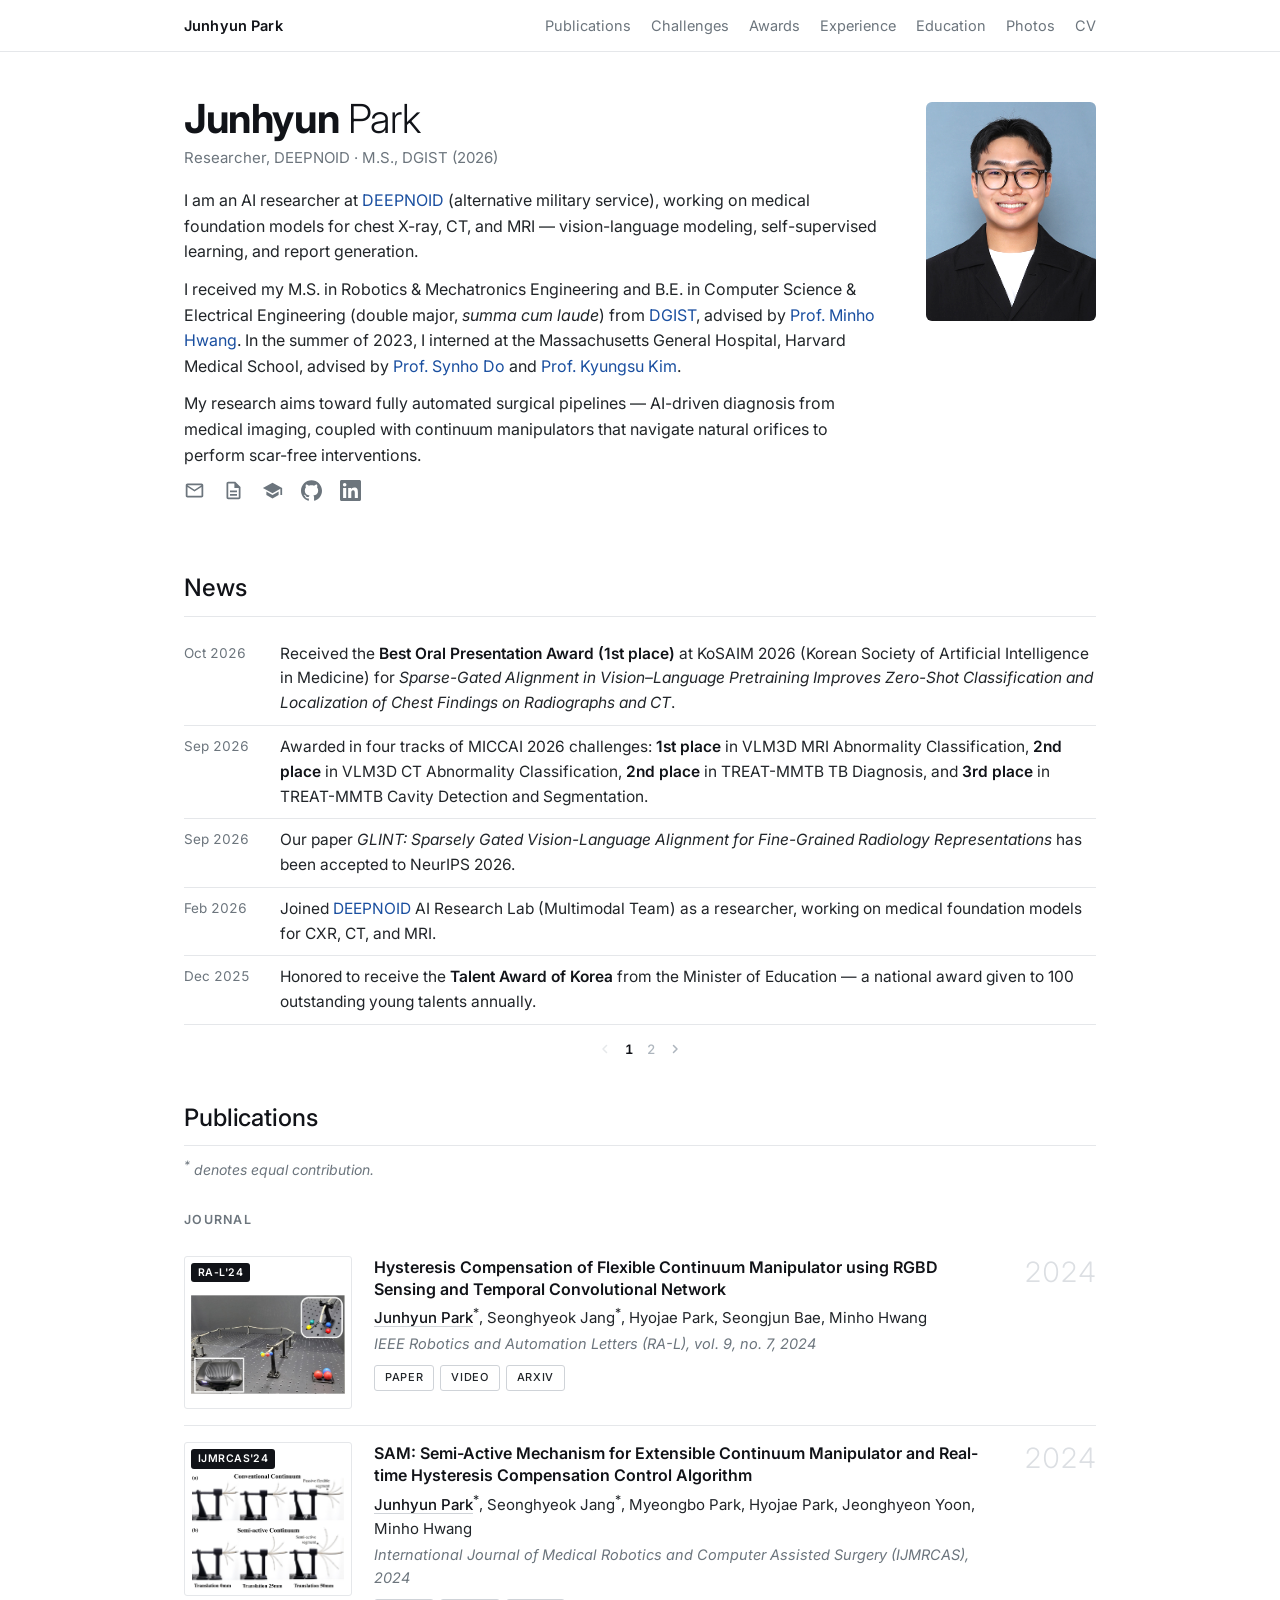
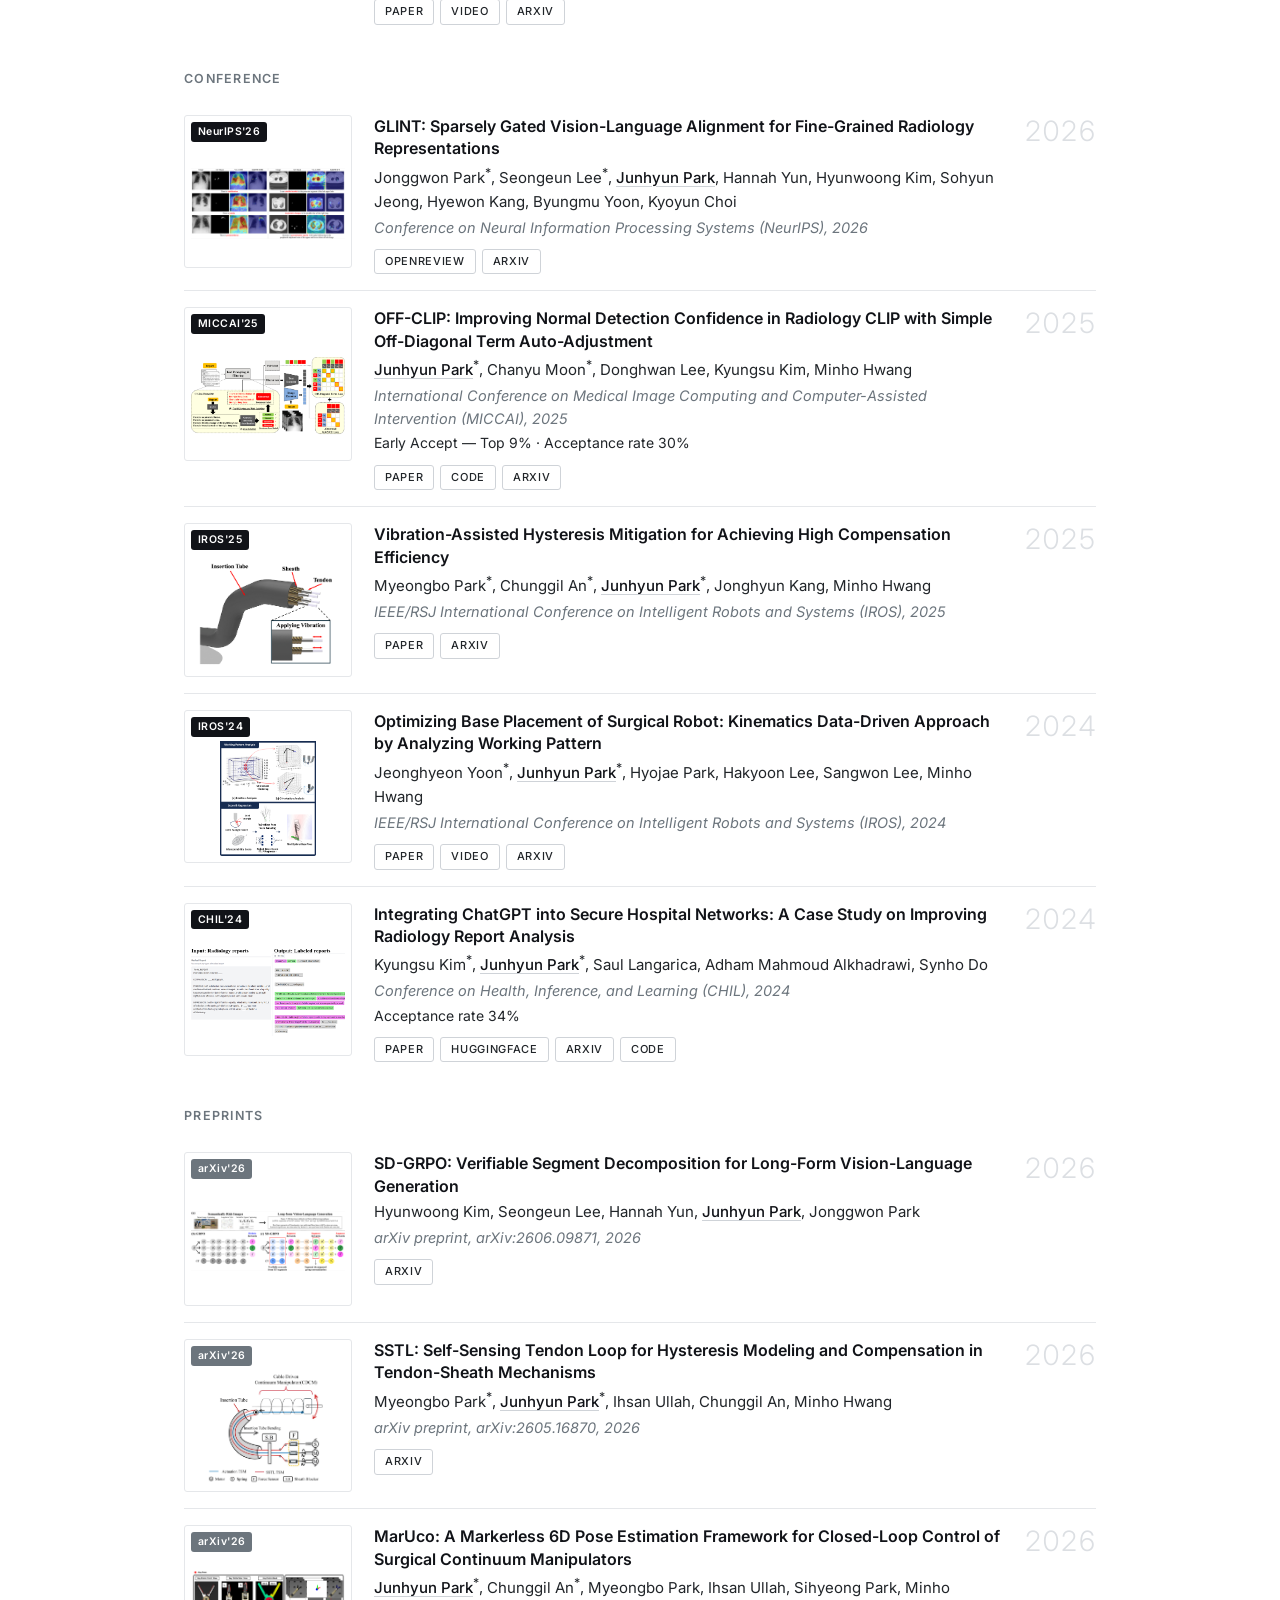
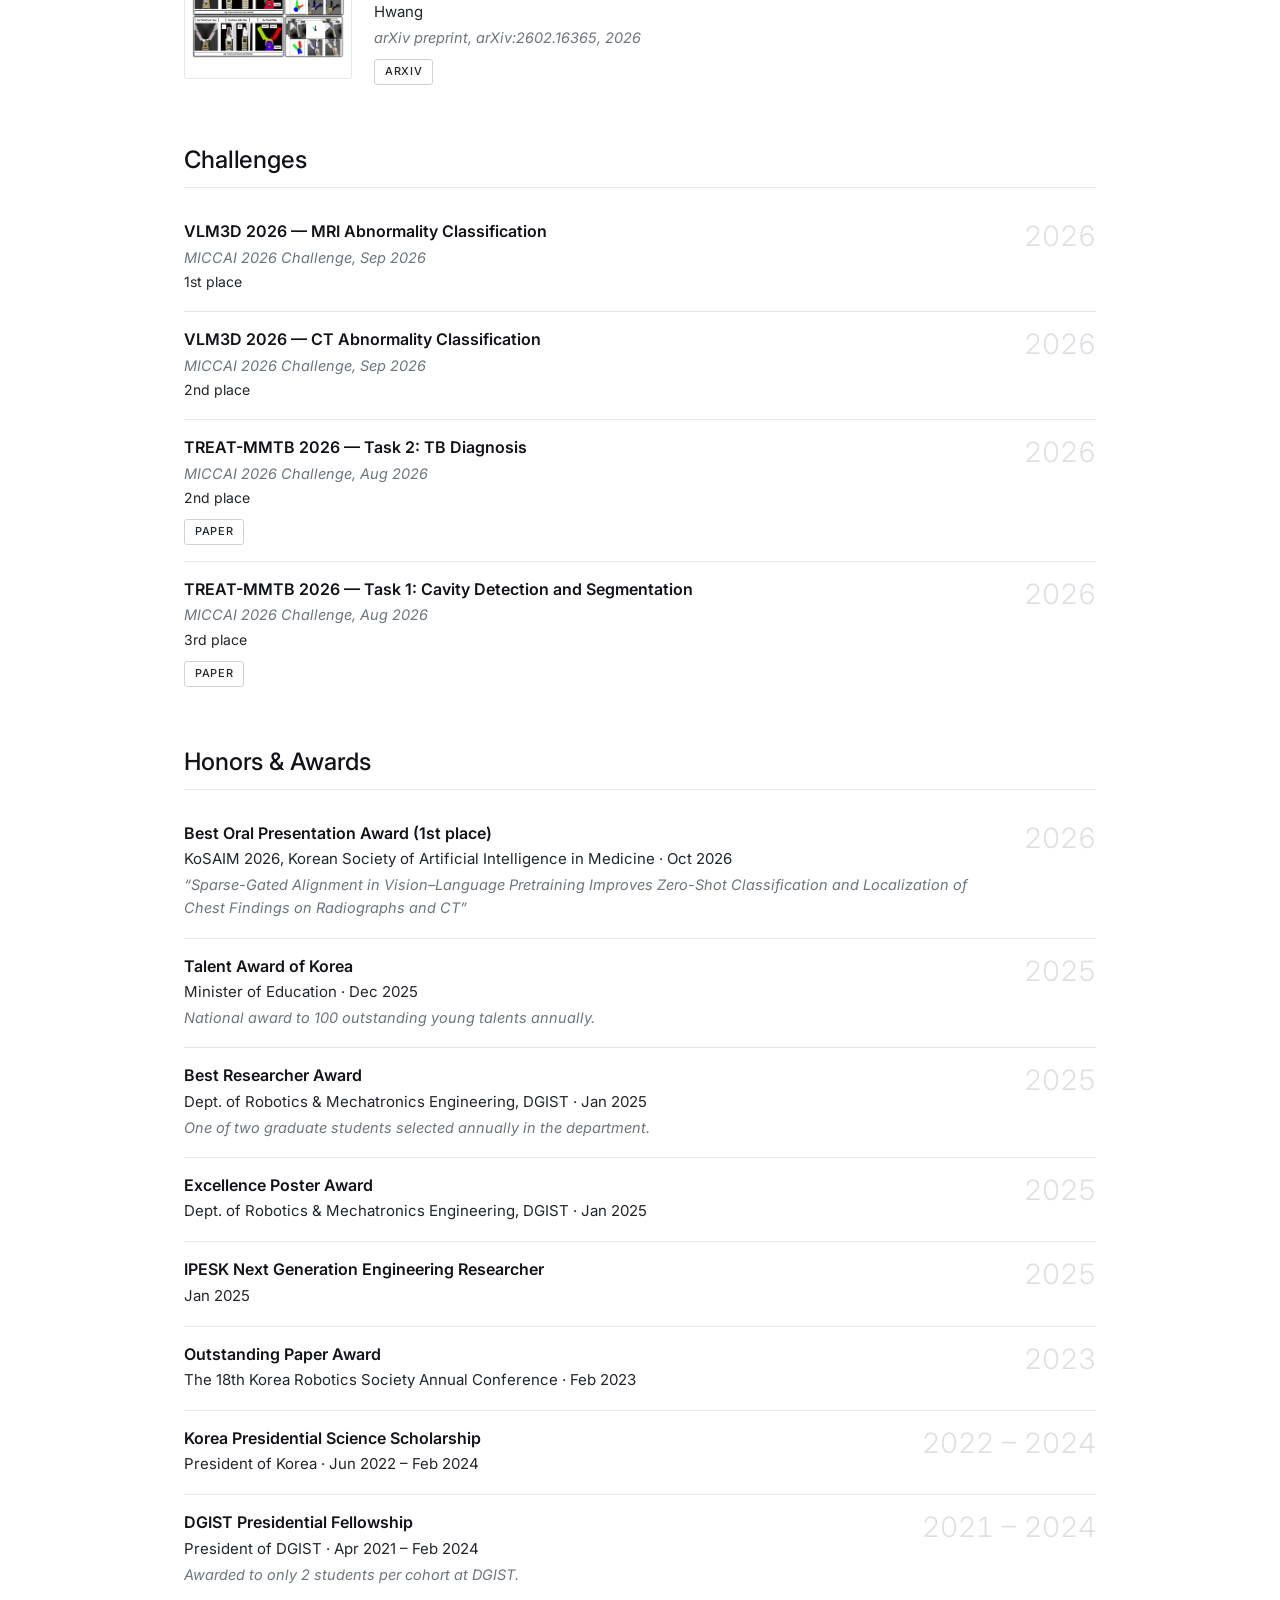
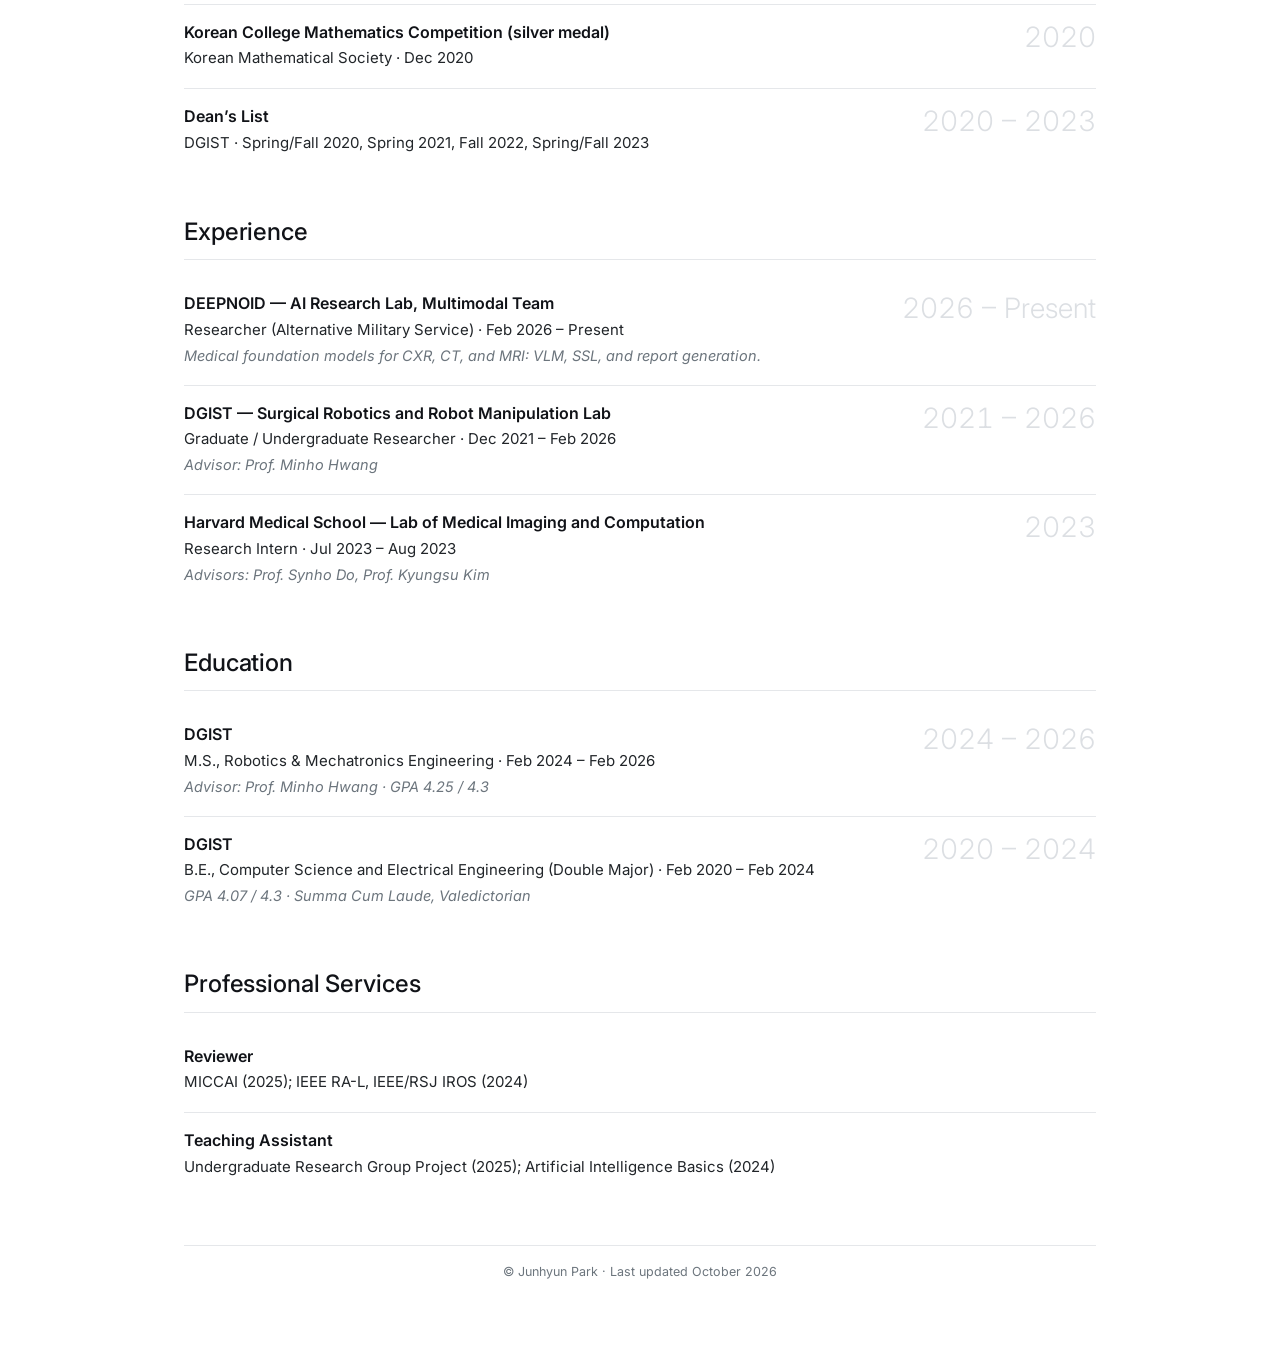
==== commit 1c36c60e: "Restyle homepage as a minimal single-column layout Replace the dark hero band, white cards, and mixe" ====
--- a/index.html
+++ b/index.html
@@ -8,7 +8,7 @@
   <meta name="description" content="Junhyun Park — Researcher at DEEPNOID. Medical AI, vision-language models, surgical robotics.">
   <link rel="preconnect" href="https://fonts.googleapis.com">
   <link rel="preconnect" href="https://fonts.gstatic.com" crossorigin>
-  <link href="https://fonts.googleapis.com/css2?family=Inter:wght@400;500;600&family=Newsreader:ital,opsz,wght@0,6..72,400;0,6..72,500;0,6..72,600;0,6..72,700;1,6..72,400&display=swap" rel="stylesheet">
+  <link href="https://fonts.googleapis.com/css2?family=Inter:wght@300;400;500;600;700&display=swap" rel="stylesheet">
   <link rel="stylesheet" type="text/css" href="stylesheet.css">
 </head>
 <body>
@@ -19,19 +19,19 @@
     <span class="brand">Junhyun Park</span>
     <a href="#publications">Publications</a>
     <a href="#challenges">Challenges</a>
+    <a href="#awards">Awards</a>
     <a href="#experience">Experience</a>
     <a href="#education">Education</a>
-    <a href="#awards">Awards</a>
     <a href="photos.html">Photos</a>
     <a href="data/Curriculum_Vitae_Junhyun_Park.pdf?v=20261028-9">CV</a>
   </div>
 </nav>
 
 <!-- ============================ header band ============================ -->
-<header class="band" id="about">
+<header class="hero" id="about">
   <div class="profile">
     <div class="profile-text">
-      <h1>Junhyun Park</h1>
+      <h1>Junhyun <span class="ln">Park</span></h1>
       <p class="affil">Researcher, DEEPNOID &middot; M.S., DGIST (2026)</p>
       <p>
         I am an AI researcher at <a href="https://www.deepnoid.com/">DEEPNOID</a> (alternative military service),
@@ -57,7 +57,7 @@
         <a href="https://www.linkedin.com/in/junhyun-park-199a4a21b/" class="ico" aria-label="LinkedIn" title="LinkedIn"><svg viewBox="0 0 24 24" aria-hidden="true"><path d="M20.447 20.452h-3.554v-5.569c0-1.328-.027-3.037-1.852-3.037-1.853 0-2.136 1.445-2.136 2.939v5.667H9.351V9h3.414v1.561h.046c.477-.9 1.637-1.85 3.37-1.85 3.601 0 4.267 2.37 4.267 5.455v6.286zM5.337 7.433a2.062 2.062 0 1 1 0-4.125 2.062 2.062 0 0 1 0 4.125zm1.782 13.019H3.555V9h3.564v11.452zM22.225 0H1.771C.792 0 0 .774 0 1.729v20.542C0 23.227.792 24 1.771 24h20.451C23.2 24 24 23.227 24 22.271V1.729C24 .774 23.2 0 22.222 0h.003z"/></svg></a>
       </p>
     </div>
-    <div>
+    <div class="profile-photo">
       <img src="publication_images/Junhyun_Park_2026.jpg" alt="Junhyun Park profile photo">
     </div>
   </div>
@@ -90,32 +90,13 @@
     <p style="font-size: 14px; color: var(--muted); font-style: italic; margin: -6px 0 10px;">
       <sup>*</sup> denotes equal contribution.
     </p>
-    <div class="pub-filters">
-      <div class="pub-filter pub-filter-type" role="group" aria-label="Filter publications by type">
-        <span class="filter-label">Type</span>
-        <button type="button" data-filter="all" aria-pressed="true">All</button>
-        <button type="button" data-filter="journal" aria-pressed="false">Journal</button>
-        <button type="button" data-filter="conference" aria-pressed="false">Conference</button>
-        <button type="button" data-filter="preprint" aria-pressed="false">Preprint</button>
-      </div>
-      <div class="pub-filter pub-filter-domain" role="group" aria-label="Filter publications by domain">
-        <span class="filter-label">Domain</span>
-        <button type="button" data-filter="all" aria-pressed="true">All</button>
-        <button type="button" data-filter="medai" aria-pressed="false">Medical AI</button>
-        <button type="button" data-filter="surg" aria-pressed="false">Surgical Robotics</button>
-      </div>
-    </div>
 
     <h3>Journal</h3>
     <div class="pubs">
 
-      <article class="pub" data-type="journal" data-tags="surg">
+      <article class="pub">
         <div class="thumb-wrap"><span class="pub-badge">RA-L'24</span><img class="thumb" src="publication_images/tcn_2024.jpg" alt="RA-L 2024"></div>
         <div>
-          <div class="tags">
-            <span class="tag tag-surg">Surgical Robotics</span>
-            <span class="tag tag-hyst">Hysteresis Compensation</span>
-          </div>
           <span class="title">Hysteresis Compensation of Flexible Continuum Manipulator using RGBD Sensing and Temporal Convolutional Network</span>
           <div class="authors"><span class="me">Junhyun Park</span><sup>*</sup>, Seonghyeok Jang<sup>*</sup>, Hyojae Park, Seongjun Bae, Minho Hwang</div>
           <div class="venue">IEEE Robotics and Automation Letters (RA-L), vol. 9, no. 7, 2024</div>
@@ -125,15 +106,12 @@
             <a href="https://arxiv.org/pdf/2402.11319">arXiv</a>
           </div>
         </div>
-      </article>
-
-      <article class="pub" data-type="journal" data-tags="surg">
+      <div class="pub-year">2024</div>
+      </article>
+
+      <article class="pub">
         <div class="thumb-wrap"><span class="pub-badge">IJMRCAS'24</span><img class="thumb" src="publication_images/sam_2024.jpg" alt="IJMRCAS 2024"></div>
         <div>
-          <div class="tags">
-            <span class="tag tag-surg">Surgical Robotics</span>
-            <span class="tag tag-hyst">Hysteresis Compensation</span>
-          </div>
           <span class="title">SAM: Semi-Active Mechanism for Extensible Continuum Manipulator and Real-time Hysteresis Compensation Control Algorithm</span>
           <div class="authors"><span class="me">Junhyun Park</span><sup>*</sup>, Seonghyeok Jang<sup>*</sup>, Myeongbo Park, Hyojae Park, Jeonghyeon Yoon, Minho Hwang</div>
           <div class="venue">International Journal of Medical Robotics and Computer Assisted Surgery (IJMRCAS), 2024</div>
@@ -143,6 +121,7 @@
             <a href="https://arxiv.org/pdf/2406.18388">arXiv</a>
           </div>
         </div>
+      <div class="pub-year">2024</div>
       </article>
 
     </div>
@@ -150,13 +129,9 @@
     <h3>Conference</h3>
     <div class="pubs">
 
-      <article class="pub" data-type="conference" data-tags="medai">
+      <article class="pub">
         <div class="thumb-wrap"><span class="pub-badge">NeurIPS'26</span><img class="thumb" src="publication_images/glint_2026.png" alt="GLINT NeurIPS 2026"></div>
         <div>
-          <div class="tags">
-            <span class="tag tag-medai">Medical AI</span>
-            <span class="tag tag-vlp">VLP</span>
-          </div>
           <span class="title">GLINT: Sparsely Gated Vision-Language Alignment for Fine-Grained Radiology Representations</span>
           <div class="authors">Jonggwon Park<sup>*</sup>, Seongeun Lee<sup>*</sup>, <span class="me">Junhyun Park</span>, Hannah Yun, Hyunwoong Kim, Sohyun Jeong, Hyewon Kang, Byungmu Yoon, Kyoyun Choi</div>
           <div class="venue">Conference on Neural Information Processing Systems (NeurIPS), 2026</div>
@@ -165,15 +140,12 @@
             <a href="https://arxiv.org/pdf/2606.03180">arXiv</a>
           </div>
         </div>
-      </article>
-
-      <article class="pub" data-type="conference" data-tags="medai">
+      <div class="pub-year">2026</div>
+      </article>
+
+      <article class="pub">
         <div class="thumb-wrap"><span class="pub-badge">MICCAI'25</span><img class="thumb" src="publication_images/offclip_2025.png" alt="OFF-CLIP MICCAI 2025"></div>
         <div>
-          <div class="tags">
-            <span class="tag tag-medai">Medical AI</span>
-            <span class="tag tag-vlp">VLP</span>
-          </div>
           <span class="title">OFF-CLIP: Improving Normal Detection Confidence in Radiology CLIP with Simple Off-Diagonal Term Auto-Adjustment</span>
           <div class="authors"><span class="me">Junhyun Park</span><sup>*</sup>, Chanyu Moon<sup>*</sup>, Donghwan Lee, Kyungsu Kim, Minho Hwang</div>
           <div class="venue">International Conference on Medical Image Computing and Computer-Assisted Intervention (MICCAI), 2025</div>
@@ -184,16 +156,12 @@
             <a href="https://arxiv.org/pdf/2503.01794">arXiv</a>
           </div>
         </div>
-      </article>
-
-      <article class="pub" data-type="conference" data-tags="surg">
+      <div class="pub-year">2025</div>
+      </article>
+
+      <article class="pub">
         <div class="thumb-wrap"><span class="pub-badge">IROS'25</span><img class="thumb" src="publication_images/vibration_2025.png" alt="IROS 2025"></div>
         <div>
-          <div class="tags">
-            <span class="tag tag-surg">Surgical Robotics</span>
-            <span class="tag tag-hyst">Hysteresis Compensation</span>
-            <span class="tag tag-tsm">Tendon-Sheath Mechanism</span>
-          </div>
           <span class="title">Vibration-Assisted Hysteresis Mitigation for Achieving High Compensation Efficiency</span>
           <div class="authors">Myeongbo Park<sup>*</sup>, Chunggil An<sup>*</sup>, <span class="me">Junhyun Park</span><sup>*</sup>, Jonghyun Kang, Minho Hwang</div>
           <div class="venue">IEEE/RSJ International Conference on Intelligent Robots and Systems (IROS), 2025</div>
@@ -202,14 +170,12 @@
             <a href="https://arxiv.org/pdf/2503.02720">arXiv</a>
           </div>
         </div>
-      </article>
-
-      <article class="pub" data-type="conference" data-tags="surg">
+      <div class="pub-year">2025</div>
+      </article>
+
+      <article class="pub">
         <div class="thumb-wrap"><span class="pub-badge">IROS'24</span><img class="thumb" src="publication_images/optimizing_2024.png" alt="IROS 2024"></div>
         <div>
-          <div class="tags">
-            <span class="tag tag-surg">Surgical Robotics</span>
-          </div>
           <span class="title">Optimizing Base Placement of Surgical Robot: Kinematics Data-Driven Approach by Analyzing Working Pattern</span>
           <div class="authors">Jeonghyeon Yoon<sup>*</sup>, <span class="me">Junhyun Park</span><sup>*</sup>, Hyojae Park, Hakyoon Lee, Sangwon Lee, Minho Hwang</div>
           <div class="venue">IEEE/RSJ International Conference on Intelligent Robots and Systems (IROS), 2024</div>
@@ -219,15 +185,12 @@
             <a href="https://arxiv.org/pdf/2402.16101">arXiv</a>
           </div>
         </div>
-      </article>
-
-      <article class="pub" data-type="conference" data-tags="medai">
+      <div class="pub-year">2024</div>
+      </article>
+
+      <article class="pub">
         <div class="thumb-wrap"><span class="pub-badge">CHIL'24</span><img class="thumb" src="publication_images/skd_2024.png" alt="CHIL 2024"></div>
         <div>
-          <div class="tags">
-            <span class="tag tag-medai">Medical AI</span>
-            <span class="tag tag-llm">LLM</span>
-          </div>
           <span class="title">Integrating ChatGPT into Secure Hospital Networks: A Case Study on Improving Radiology Report Analysis</span>
           <div class="authors">Kyungsu Kim<sup>*</sup>, <span class="me">Junhyun Park</span><sup>*</sup>, Saul Langarica, Adham Mahmoud Alkhadrawi, Synho Do</div>
           <div class="venue">Conference on Health, Inference, and Learning (CHIL), 2024</div>
@@ -239,6 +202,7 @@
             <a href="https://github.com/emr-distillation/emr_distillation">Code</a>
           </div>
         </div>
+      <div class="pub-year">2024</div>
       </article>
 
     </div>
@@ -246,13 +210,9 @@
     <h3>Preprints</h3>
     <div class="pubs">
 
-      <article class="pub" data-type="preprint" data-tags="">
+      <article class="pub">
         <div class="thumb-wrap"><span class="pub-badge preprint">arXiv'26</span><img class="thumb" src="publication_images/sdgrpo_2026.png" alt="SD-GRPO 2026"></div>
         <div>
-          <div class="tags">
-            <span class="tag tag-rl">RL</span>
-            <span class="tag tag-vlm">VLM</span>
-          </div>
           <span class="title">SD-GRPO: Verifiable Segment Decomposition for Long-Form Vision-Language Generation</span>
           <div class="authors">Hyunwoong Kim, Seongeun Lee, Hannah Yun, <span class="me">Junhyun Park</span>, Jonggwon Park</div>
           <div class="venue">arXiv preprint, arXiv:2606.09871, 2026</div>
@@ -260,16 +220,12 @@
             <a href="https://arxiv.org/abs/2606.09871">arXiv</a>
           </div>
         </div>
-      </article>
-
-      <article class="pub" data-type="preprint" data-tags="surg">
+      <div class="pub-year">2026</div>
+      </article>
+
+      <article class="pub">
         <div class="thumb-wrap"><span class="pub-badge preprint">arXiv'26</span><img class="thumb" src="publication_images/sstl_2026.png" alt="SSTL 2026"></div>
         <div>
-          <div class="tags">
-            <span class="tag tag-surg">Surgical Robotics</span>
-            <span class="tag tag-hyst">Hysteresis Compensation</span>
-            <span class="tag tag-tsm">Tendon-Sheath Mechanism</span>
-          </div>
           <span class="title">SSTL: Self-Sensing Tendon Loop for Hysteresis Modeling and Compensation in Tendon-Sheath Mechanisms</span>
           <div class="authors">Myeongbo Park<sup>*</sup>, <span class="me">Junhyun Park</span><sup>*</sup>, Ihsan Ullah, Chunggil An, Minho Hwang</div>
           <div class="venue">arXiv preprint, arXiv:2605.16870, 2026</div>
@@ -277,15 +233,12 @@
             <a href="https://arxiv.org/pdf/2605.16870">arXiv</a>
           </div>
         </div>
-      </article>
-
-      <article class="pub" data-type="preprint" data-tags="surg">
+      <div class="pub-year">2026</div>
+      </article>
+
+      <article class="pub">
         <div class="thumb-wrap"><span class="pub-badge preprint">arXiv'26</span><img class="thumb" src="publication_images/markerless_2026.png" alt="Markerless 6D Pose 2026"></div>
         <div>
-          <div class="tags">
-            <span class="tag tag-surg">Surgical Robotics</span>
-            <span class="tag tag-pose">Pose Estimation</span>
-          </div>
           <span class="title">MarUco: A Markerless 6D Pose Estimation Framework for Closed-Loop Control of Surgical Continuum Manipulators</span>
           <div class="authors"><span class="me">Junhyun Park</span><sup>*</sup>, Chunggil An<sup>*</sup>, Myeongbo Park, Ihsan Ullah, Sihyeong Park, Minho Hwang</div>
           <div class="venue">arXiv preprint, arXiv:2602.16365, 2026</div>
@@ -293,6 +246,7 @@
             <a href="https://arxiv.org/pdf/2602.16365">arXiv</a>
           </div>
         </div>
+      <div class="pub-year">2026</div>
       </article>
 
     </div>
@@ -301,191 +255,233 @@
   <!-- ============================ challenges ============================ -->
   <section id="challenges">
     <h2>Challenges</h2>
-
-    <div class="entry">
-      <div class="left">
-        <strong>VLM3D 2026</strong>, MICCAI &mdash; MRI Abnormality Classification <span class="rank place">1st place</span>
-      </div>
-      <div class="date">Sep 2026</div>
-    </div>
-
-    <div class="entry">
-      <div class="left">
-        <strong>VLM3D 2026</strong>, MICCAI &mdash; CT Abnormality Classification <span class="rank place">2nd place</span>
-      </div>
-      <div class="date">Sep 2026</div>
-    </div>
-
-    <div class="entry">
-      <div class="left">
-        <strong>TREAT-MMTB 2026</strong>, MICCAI &mdash; Task 2: TB Diagnosis <span class="rank place">2nd place</span>
-        <br><span class="meta"><a href="https://openreview.net/forum?id=CZZCTepmMj">Paper</a></span>
-      </div>
-      <div class="date">Aug 2026</div>
-    </div>
-
-    <div class="entry">
-      <div class="left">
-        <strong>TREAT-MMTB 2026</strong>, MICCAI &mdash; Task 1: Cavity Detection and Segmentation <span class="rank place">3rd place</span>
-        <br><span class="meta"><a href="https://openreview.net/forum?id=VMeKa1iJwV">Paper</a></span>
-      </div>
-      <div class="date">Aug 2026</div>
-    </div>
-
+    <div class="pubs">
+
+      <article class="pub text-only">
+        <div>
+          <span class="title">VLM3D 2026 &mdash; MRI Abnormality Classification</span>
+          <div class="venue">MICCAI 2026 Challenge, Sep 2026</div>
+          <div class="highlight">1st place</div>
+        </div>
+        <div class="pub-year">2026</div>
+      </article>
+
+      <article class="pub text-only">
+        <div>
+          <span class="title">VLM3D 2026 &mdash; CT Abnormality Classification</span>
+          <div class="venue">MICCAI 2026 Challenge, Sep 2026</div>
+          <div class="highlight">2nd place</div>
+        </div>
+        <div class="pub-year">2026</div>
+      </article>
+
+      <article class="pub text-only">
+        <div>
+          <span class="title">TREAT-MMTB 2026 &mdash; Task 2: TB Diagnosis</span>
+          <div class="venue">MICCAI 2026 Challenge, Aug 2026</div>
+          <div class="highlight">2nd place</div>
+          <div class="pub-links">
+            <a href="https://openreview.net/forum?id=CZZCTepmMj">Paper</a>
+          </div>
+        </div>
+        <div class="pub-year">2026</div>
+      </article>
+
+      <article class="pub text-only">
+        <div>
+          <span class="title">TREAT-MMTB 2026 &mdash; Task 1: Cavity Detection and Segmentation</span>
+          <div class="venue">MICCAI 2026 Challenge, Aug 2026</div>
+          <div class="highlight">3rd place</div>
+          <div class="pub-links">
+            <a href="https://openreview.net/forum?id=VMeKa1iJwV">Paper</a>
+          </div>
+        </div>
+        <div class="pub-year">2026</div>
+      </article>
+
+    </div>
+
+  </section>
+
+  <!-- ============================ awards ============================ -->
+  <section id="awards">
+    <h2>Honors &amp; Awards</h2>
+    <div class="pubs">
+
+      <article class="pub text-only">
+        <div>
+          <span class="title">Best Oral Presentation Award (1st place)</span>
+          <div class="line">KoSAIM 2026, Korean Society of Artificial Intelligence in Medicine &middot; Oct 2026</div>
+          <div class="venue">&ldquo;Sparse-Gated Alignment in Vision&ndash;Language Pretraining Improves Zero-Shot Classification and Localization of Chest Findings on Radiographs and CT&rdquo;</div>
+        </div>
+        <div class="pub-year">2026</div>
+      </article>
+
+      <article class="pub text-only">
+        <div>
+          <span class="title">Talent Award of Korea</span>
+          <div class="line">Minister of Education &middot; Dec 2025</div>
+          <div class="venue">National award to 100 outstanding young talents annually.</div>
+        </div>
+        <div class="pub-year">2025</div>
+      </article>
+
+      <article class="pub text-only">
+        <div>
+          <span class="title">Best Researcher Award</span>
+          <div class="line">Dept. of Robotics &amp; Mechatronics Engineering, DGIST &middot; Jan 2025</div>
+          <div class="venue">One of two graduate students selected annually in the department.</div>
+        </div>
+        <div class="pub-year">2025</div>
+      </article>
+
+      <article class="pub text-only">
+        <div>
+          <span class="title">Excellence Poster Award</span>
+          <div class="line">Dept. of Robotics &amp; Mechatronics Engineering, DGIST &middot; Jan 2025</div>
+        </div>
+        <div class="pub-year">2025</div>
+      </article>
+
+      <article class="pub text-only">
+        <div>
+          <span class="title">IPESK Next Generation Engineering Researcher</span>
+          <div class="line">Jan 2025</div>
+        </div>
+        <div class="pub-year">2025</div>
+      </article>
+
+      <article class="pub text-only">
+        <div>
+          <span class="title">Outstanding Paper Award</span>
+          <div class="line">The 18th Korea Robotics Society Annual Conference &middot; Feb 2023</div>
+        </div>
+        <div class="pub-year">2023</div>
+      </article>
+
+      <article class="pub text-only">
+        <div>
+          <span class="title">Korea Presidential Science Scholarship</span>
+          <div class="line">President of Korea &middot; Jun 2022 &ndash; Feb 2024</div>
+        </div>
+        <div class="pub-year range">2022 &ndash; 2024</div>
+      </article>
+
+      <article class="pub text-only">
+        <div>
+          <span class="title">DGIST Presidential Fellowship</span>
+          <div class="line">President of DGIST &middot; Apr 2021 &ndash; Feb 2024</div>
+          <div class="venue">Awarded to only 2 students per cohort at DGIST.</div>
+        </div>
+        <div class="pub-year range">2021 &ndash; 2024</div>
+      </article>
+
+      <article class="pub text-only">
+        <div>
+          <span class="title">Korean College Mathematics Competition (silver medal)</span>
+          <div class="line">Korean Mathematical Society &middot; Dec 2020</div>
+        </div>
+        <div class="pub-year">2020</div>
+      </article>
+
+      <article class="pub text-only">
+        <div>
+          <span class="title">Dean&rsquo;s List</span>
+          <div class="line">DGIST &middot; Spring/Fall 2020, Spring 2021, Fall 2022, Spring/Fall 2023</div>
+        </div>
+        <div class="pub-year range">2020 &ndash; 2023</div>
+      </article>
+
+    </div>
   </section>
 
   <!-- ============================ experience ============================ -->
   <section id="experience">
     <h2>Experience</h2>
-
-    <div class="entry">
-      <div class="left">
-        <strong>DEEPNOID</strong>, AI Research Lab — Multimodal Team<br>
-        <span class="role">Researcher (Alternative Military Service)</span><br>
-        <span class="meta">Medical foundation models for CXR, CT, and MRI: VLM, SSL, and report generation.</span>
-      </div>
-      <div class="date">Feb 2026 — Present</div>
-    </div>
-
-    <div class="entry">
-      <div class="left">
-        <strong>DGIST</strong>, Surgical Robotics and Robot Manipulation Lab<br>
-        <span class="role">Graduate / Undergraduate Researcher</span><br>
-        <span class="meta">Advisor: Prof. Minho Hwang.</span>
-      </div>
-      <div class="date">Dec 2021 — Feb 2026</div>
-    </div>
-
-    <div class="entry">
-      <div class="left">
-        <strong>Harvard Medical School</strong>, Lab of Medical Imaging and Computation<br>
-        <span class="role">Research Intern</span><br>
-        <span class="meta">Advisors: Prof. Synho Do, Prof. Kyungsu Kim.</span>
-      </div>
-      <div class="date">Jul 2023 — Aug 2023</div>
-    </div>
-
+    <div class="pubs">
+
+      <article class="pub text-only">
+        <div>
+          <span class="title">DEEPNOID &mdash; AI Research Lab, Multimodal Team</span>
+          <div class="line">Researcher (Alternative Military Service) &middot; Feb 2026 &ndash; Present</div>
+          <div class="venue">Medical foundation models for CXR, CT, and MRI: VLM, SSL, and report generation.</div>
+        </div>
+        <div class="pub-year range">2026 &ndash; Present</div>
+      </article>
+
+      <article class="pub text-only">
+        <div>
+          <span class="title">DGIST &mdash; Surgical Robotics and Robot Manipulation Lab</span>
+          <div class="line">Graduate / Undergraduate Researcher &middot; Dec 2021 &ndash; Feb 2026</div>
+          <div class="venue">Advisor: Prof. Minho Hwang</div>
+        </div>
+        <div class="pub-year range">2021 &ndash; 2026</div>
+      </article>
+
+      <article class="pub text-only">
+        <div>
+          <span class="title">Harvard Medical School &mdash; Lab of Medical Imaging and Computation</span>
+          <div class="line">Research Intern &middot; Jul 2023 &ndash; Aug 2023</div>
+          <div class="venue">Advisors: Prof. Synho Do, Prof. Kyungsu Kim</div>
+        </div>
+        <div class="pub-year">2023</div>
+      </article>
+
+    </div>
   </section>
 
   <!-- ============================ education ============================ -->
   <section id="education">
     <h2>Education</h2>
-
-    <div class="entry">
-      <div class="left">
-        <strong>DGIST</strong><br>
-        <span class="role">M.S., Robotics &amp; Mechatronics Engineering</span><br>
-        <span class="meta">Advisor: Prof. Minho Hwang &middot; GPA: 4.25 / 4.3</span>
-      </div>
-      <div class="date">Feb 2024 — Feb 2026</div>
-    </div>
-
-    <div class="entry">
-      <div class="left">
-        <strong>DGIST</strong><br>
-        <span class="role">B.E., Computer Science and Electrical Engineering (Double Major)</span><br>
-        <span class="meta">GPA: 4.07 / 4.3 &middot; <em>Summa Cum Laude</em>, Valedictorian</span>
-      </div>
-      <div class="date">Feb 2020 — Feb 2024</div>
-    </div>
-  </section>
-
-  <!-- ============================ awards ============================ -->
-  <section id="awards">
-    <h2>Honors &amp; Awards</h2>
-
-    <div class="entry">
-      <div class="left">
-        <strong>Best Oral Presentation Award</strong> <span class="rank">[1st place]</span>, KoSAIM 2026
-        <br><span class="meta">Korean Society of Artificial Intelligence in Medicine.</span>
-        <br><span class="meta">“Sparse-Gated Alignment in Vision–Language Pretraining Improves Zero-Shot Classification and Localization of Chest Findings on Radiographs and CT”</span>
-      </div>
-      <div class="date">Oct 2026</div>
-    </div>
-
-    <div class="entry">
-      <div class="left">
-        <strong>Talent Award of Korea</strong>, Minister of Education
-        <br><span class="meta">National award to 100 outstanding young talents annually.</span>
-      </div>
-      <div class="date">Dec 2025</div>
-    </div>
-
-    <div class="entry">
-      <div class="left">
-        <strong>Best Researcher Award</strong> <span class="rank">[top 1%]</span>, Dept. of RME, DGIST
-        <br><span class="meta">One of two graduate students selected annually in the Department of Robotics &amp; Mechatronics Engineering at DGIST.</span>
-      </div>
-      <div class="date">Jan 2025</div>
-    </div>
-
-    <div class="entry">
-      <div class="left">
-        <strong>Excellence Poster Award</strong>, Dept. of RME, DGIST
-      </div>
-      <div class="date">Jan 2025</div>
-    </div>
-
-    <div class="entry">
-      <div class="left">
-        <strong>IPESK Next Generation Engineering Researcher</strong>
-      </div>
-      <div class="date">Jan 2025</div>
-    </div>
-
-    <div class="entry">
-      <div class="left">
-        <strong>Outstanding Paper Award</strong> <span class="rank">[top 2.2%]</span>
-        <br><span class="meta">The 18th Korea Robotics Society Annual Conference.</span>
-      </div>
-      <div class="date">Feb 2023</div>
-    </div>
-
-    <div class="entry">
-      <div class="left">
-        <strong>Korea Presidential Science Scholarship</strong>, President of Korea
-      </div>
-      <div class="date">Jun 2022 — Feb 2024</div>
-    </div>
-
-    <div class="entry">
-      <div class="left">
-        <strong>DGIST Presidential Fellowship</strong> <span class="rank">[top 1%]</span>, President of DGIST
-        <br><span class="meta">Awarded to only 2 students per cohort at DGIST.</span>
-      </div>
-      <div class="date">Apr 2021 — Feb 2024</div>
-    </div>
-
-    <div class="entry">
-      <div class="left">
-        <strong>Korean College Mathematics Competition</strong> <span class="rank">[silver medal]</span>, Korean Mathematical Society
-      </div>
-      <div class="date">Dec 2020</div>
-    </div>
-
-    <div class="entry">
-      <div class="left">
-        <strong>Dean's List</strong>, DGIST
-        <br><span class="meta">Spring/Fall 2020, Spring 2021, Fall 2022, Spring/Fall 2023.</span>
-      </div>
-      <div class="date">2020 — 2023</div>
+    <div class="pubs">
+
+      <article class="pub text-only">
+        <div>
+          <span class="title">DGIST</span>
+          <div class="line">M.S., Robotics &amp; Mechatronics Engineering &middot; Feb 2024 &ndash; Feb 2026</div>
+          <div class="venue">Advisor: Prof. Minho Hwang &middot; GPA 4.25 / 4.3</div>
+        </div>
+        <div class="pub-year range">2024 &ndash; 2026</div>
+      </article>
+
+      <article class="pub text-only">
+        <div>
+          <span class="title">DGIST</span>
+          <div class="line">B.E., Computer Science and Electrical Engineering (Double Major) &middot; Feb 2020 &ndash; Feb 2024</div>
+          <div class="venue">GPA 4.07 / 4.3 &middot; <em>Summa Cum Laude</em>, Valedictorian</div>
+        </div>
+        <div class="pub-year range">2020 &ndash; 2024</div>
+      </article>
+
     </div>
   </section>
 
   <!-- ============================ services ============================ -->
   <section id="services">
     <h2>Professional Services</h2>
-    <ul class="clean">
-      <li><strong>Reviewer:</strong> MICCAI (2025); IEEE RA-L, IEEE/RSJ IROS (2024).</li>
-      <li><strong>Teaching Assistant:</strong> Undergraduate Research Group Project (2025); Artificial Intelligence Basics (2024).</li>
-    </ul>
-  </section>
-
-  <!-- ============================ visitors ============================ -->
-  <section id="visitors" hidden>
-    <h2>Visitors Around the World <span class="visitors-since">(since 2026.09.25)</span></h2>
-    <div class="visitor-map" id="visitor-map"></div>
-  </section>
+    <div class="pubs">
+
+      <article class="pub text-only">
+        <div>
+          <span class="title">Reviewer</span>
+          <div class="line">MICCAI (2025); IEEE RA-L, IEEE/RSJ IROS (2024)</div>
+        </div>
+      </article>
+
+      <article class="pub text-only">
+        <div>
+          <span class="title">Teaching Assistant</span>
+          <div class="line">Undergraduate Research Group Project (2025); Artificial Intelligence Basics (2024)</div>
+        </div>
+      </article>
+
+    </div>
+  </section>
+
+  <!-- Visitor tracking (MapMyVisitors). Display is intentionally disabled; the
+       widget script is still loaded below so visits keep being recorded and can
+       be reviewed on the MapMyVisitors dashboard. -->
+  <div id="visitor-map" hidden aria-hidden="true"></div>
 
   <p class="foot">© Junhyun Park &middot; Last updated October 2026</p>
 
@@ -501,15 +497,13 @@
     });
   })();
 
-  // Load the third-party visitor map after the page has fully rendered, so a slow or
-  // unreachable map service never blocks rendering. Colors follow the site palette:
-  // cl = land, co = ocean, cmo = past visits, cmn = recent visits, ct = text.
+  // Visitor tracking only: load the MapMyVisitors widget after the page has fully
+  // rendered so a slow or unreachable service never blocks rendering. The host
+  // element stays hidden, so nothing is displayed; the request still records the visit.
   (function () {
     const MAP_KEY = 'rtcW30H8cOm7EMYsgHpyHafIV6kPma_w8ZPEKe-XCek';  // `d=` value from the MapMyVisitors embed code
-    const section = document.getElementById('visitors');
     const map = document.getElementById('visitor-map');
-    if (!MAP_KEY || !section || !map) return;
-    section.hidden = false;
+    if (!MAP_KEY || !map) return;
     window.addEventListener('load', function () {
       const s = document.createElement('script');
       s.id = 'mapmyvisitors';
@@ -575,52 +569,6 @@
     show(0);
   })();
 
-  (function () {
-    const typeButtons = document.querySelectorAll('.pub-filter-type button');
-    const domainButtons = document.querySelectorAll('.pub-filter-domain button');
-    const pubs = document.querySelectorAll('#publications .pub');
-    const headers = document.querySelectorAll('#publications h3');
-    if (!typeButtons.length && !domainButtons.length) return;
-
-    let activeType = 'all';
-    let activeDomain = 'all';
-
-    function apply() {
-      pubs.forEach(function (pub) {
-        const type = pub.dataset.type || '';
-        const tags = (pub.dataset.tags || '').split(/\s+/);
-        const typeMatch = activeType === 'all' || type === activeType;
-        const domainMatch = activeDomain === 'all' || tags.indexOf(activeDomain) !== -1;
-        pub.hidden = !(typeMatch && domainMatch);
-      });
-      headers.forEach(function (h) {
-        let next = h.nextElementSibling;
-        while (next && !next.classList.contains('pubs')) next = next.nextElementSibling;
-        if (!next) return;
-        const anyVisible = Array.prototype.some.call(
-          next.querySelectorAll('.pub'),
-          function (p) { return !p.hidden; }
-        );
-        h.hidden = !anyVisible;
-        next.hidden = !anyVisible;
-      });
-    }
-
-    function bind(buttons, setter) {
-      buttons.forEach(function (btn) {
-        btn.addEventListener('click', function () {
-          buttons.forEach(function (b) {
-            b.setAttribute('aria-pressed', b === btn ? 'true' : 'false');
-          });
-          setter(btn.dataset.filter);
-          apply();
-        });
-      });
-    }
-
-    bind(typeButtons, function (v) { activeType = v; });
-    bind(domainButtons, function (v) { activeDomain = v; });
-  })();
 </script>
 </body>
 </html>
--- a/stylesheet.css
+++ b/stylesheet.css
@@ -1,47 +1,23 @@
 /* =====================================================================
    Junhyun Park — homepage stylesheet
-   Aesthetic mirrors the LaTeX CV: restrained near-black accent,
-   gray middot separators, small-caps section headers with thin rules.
+   Minimal academic style (al-folio-like): white background, single
+   column, one typeface (Inter), thin rules instead of cards, no color
+   chips. Text carries the hierarchy; decoration is kept to a minimum.
    ===================================================================== */
 
 :root {
-  --accent: #222634;
-  --rule: #b8bcc8;
-  --rule-strong: #787c8c;
-  --muted: #5a5e6e;
-  --body: #1a1d28;
-  --bg: #f2f3f4;            /* page tint (neutral, matches charcoal band) */
-  --surface: #ffffff;       /* section cards */
-  --band-a: #2f3032;        /* header band gradient (neutral charcoal) */
-  --band-b: #4c4f52;
-  --band-c: #6b7076;
+  --text: #212529;
+  --text-strong: #111318;
+  --muted: #6c757d;
+  --faint: #adb5bd;
+  --rule: #e5e7ea;
+  --rule-strong: #cfd3d8;
+  --bg: #ffffff;
   --link: #1a4fa0;
   --link-hover: #c0651a;
-  --tag-medai-bg: #e6eef6;
-  --tag-medai-fg: #1c5578;
-  --tag-surg-bg: #e7efe9;
-  --tag-surg-fg: #2b5638;
-  --tag-neutral-bg: #eeeef2;
-  --tag-neutral-fg: #55596a;
-  --tag-diag-bg: var(--tag-neutral-bg);
-  --tag-diag-fg: var(--tag-neutral-fg);
-  --tag-auto-bg: var(--tag-neutral-bg);
-  --tag-auto-fg: var(--tag-neutral-fg);
-  --tag-hyst-bg: var(--tag-neutral-bg);
-  --tag-hyst-fg: var(--tag-neutral-fg);
-  --tag-tsm-bg: var(--tag-neutral-bg);
-  --tag-tsm-fg: var(--tag-neutral-fg);
-  --tag-vlp-bg: var(--tag-neutral-bg);
-  --tag-vlp-fg: var(--tag-neutral-fg);
-  --tag-llm-bg: var(--tag-neutral-bg);
-  --tag-llm-fg: var(--tag-neutral-fg);
-  --tag-pose-bg: var(--tag-neutral-bg);
-  --tag-pose-fg: var(--tag-neutral-fg);
-  --tag-rl-bg: var(--tag-neutral-bg);
-  --tag-rl-fg: var(--tag-neutral-fg);
-  --tag-vlm-bg: var(--tag-neutral-bg);
-  --tag-vlm-fg: var(--tag-neutral-fg);
-  --maxw: 1000px;
+  --year: #dcdfe3;
+  --maxw: 960px;
+  --font: 'Inter', -apple-system, BlinkMacSystemFont, 'Segoe UI', Roboto, Helvetica, Arial, sans-serif;
 }
 
 * { box-sizing: border-box; }
@@ -56,18 +32,18 @@
   -webkit-touch-callout: none;
 }
 
-html { scroll-behavior: smooth; scroll-padding-top: 72px; }
+html { scroll-behavior: smooth; scroll-padding-top: 64px; }
 
 /* keep anchored sections clear of the sticky top nav */
-section[id], header[id] { scroll-margin-top: 72px; }
+section[id], header[id] { scroll-margin-top: 64px; }
 
 body {
   margin: 0;
   padding: 0;
-  font-family: 'Newsreader', 'Charter', Georgia, 'Times New Roman', serif;
+  font-family: var(--font);
   font-size: 16px;
-  line-height: 1.55;
-  color: var(--body);
+  line-height: 1.6;
+  color: var(--text);
   background: var(--bg);
   -webkit-font-smoothing: antialiased;
   -moz-osx-font-smoothing: grayscale;
@@ -76,7 +52,7 @@
 .container {
   max-width: var(--maxw);
   margin: 0 auto;
-  padding: 22px 28px 48px;
+  padding: 8px 24px 56px;
 }
 
 /* ---------- top nav ---------- */
@@ -84,95 +60,81 @@
   position: sticky;
   top: 0;
   z-index: 50;
-  background: rgba(242,243,244,0.93);
+  background: rgba(255,255,255,0.92);
   backdrop-filter: saturate(140%) blur(6px);
   border-bottom: 1px solid var(--rule);
-  font-family: 'Inter', -apple-system, BlinkMacSystemFont, sans-serif;
 }
 .topnav-inner {
   max-width: var(--maxw);
   margin: 0 auto;
-  padding: 12px 28px;
+  padding: 14px 24px;
   display: flex;
   flex-wrap: wrap;
   align-items: center;
-  gap: 4px 18px;
-  font-size: 13px;
-  letter-spacing: 0.04em;
+  gap: 4px 20px;
+  font-size: 14.5px;
 }
 .topnav .brand {
   font-weight: 600;
-  text-transform: uppercase;
-  letter-spacing: 0.12em;
-  color: var(--accent);
+  color: var(--text-strong);
   margin-right: auto;
+  letter-spacing: 0.01em;
 }
 .topnav a {
   color: var(--muted);
   text-decoration: none;
-  font-weight: 500;
-}
-.topnav a:hover { color: var(--accent); }
+  font-weight: 400;
+}
+.topnav a:hover { color: var(--text-strong); }
+.topnav a[aria-current="page"] { color: var(--text-strong); }
 
 /* ---------- header / profile ---------- */
+.hero {
+  padding: 44px 0 8px;
+}
 .profile {
   display: grid;
-  grid-template-columns: 1fr 180px;
-  gap: 32px;
+  grid-template-columns: 1fr 170px;
+  gap: 40px;
   align-items: start;
   max-width: var(--maxw);
   margin: 0 auto;
-  padding: 0 28px;
-}
-/* Align the photo's top edge with the first body paragraph.
-   100px = name block (59 + 6) + affiliation block (23 + 12).
-   Adjust if either type size or margin changes. */
-.profile-text + div { margin-top: 100px; }
-.band {
-  background: linear-gradient(135deg, var(--band-a) 0%, var(--band-b) 55%, var(--band-c) 100%);
-  color: #eef1f7;
-  padding: 52px 0 46px;
-}
-.profile p { color: #e7e9ea; }
-.profile a { color: #bcd4ff; }
-.profile a:hover { color: #ffe0b2; }
-.profile .links .ico { color: #c2c5c9; }
-.profile .links .ico:hover { color: #fff; }
+  padding: 0 24px;
+}
 .profile-text h1 {
-  margin: 0 0 6px;
-  font-family: 'Newsreader', 'Charter', Georgia, serif;
-  font-size: 38px;
+  margin: 0 0 4px;
+  font-size: 40px;
   font-weight: 700;
-  letter-spacing: 0.01em;
-  color: #ffffff;
-  font-variant: small-caps;
-}
+  letter-spacing: -0.01em;
+  line-height: 1.15;
+  color: var(--text-strong);
+}
+.profile-text h1 .ln { font-weight: 300; }
 .profile-text .affil {
+  margin: 0 0 18px;
+  color: var(--muted);
+  font-size: 15px;
+}
+.profile-text p {
   margin: 0 0 12px;
-  color: #cbcdd0;
-  font-size: 15px;
-  font-style: italic;
-}
-.profile-text p {
-  margin: 0 0 10px;
   font-size: 16px;
 }
+.profile-photo { padding-top: 6px; }
 .profile img {
   width: 100%;
-  max-width: 180px;
-  border-radius: 8px;
+  max-width: 170px;
+  border-radius: 6px;
   display: block;
-  box-shadow: 0 10px 30px rgba(0,0,0,0.30);
   /* subtle retouch: brighter, crisper, warmer */
   filter: brightness(1.13) contrast(1.03) saturate(1.06);
 }
 
 /* ---------- contact links ---------- */
 .links {
-  margin-top: 12px;
+  margin-top: 14px;
   display: flex;
   align-items: center;
-  gap: 19px;
+  gap: 18px;
 }
 .links .ico {
   display: inline-flex;
@@ -180,122 +142,69 @@
   transition: color 0.15s;
 }
 .links .ico svg {
-  width: 22px;
-  height: 22px;
+  width: 21px;
+  height: 21px;
   fill: currentColor;
   display: block;
 }
-.links .ico:hover { color: var(--link-hover); }
+.links .ico:hover { color: var(--text-strong); }
 
 /* ---------- generic links ---------- */
 a { color: var(--link); text-decoration: none; }
 a:hover { color: var(--link-hover); }
 
-/* ---------- section headers (small-caps + rule) ---------- */
+/* ---------- sections (flat, separated by thin rules) ---------- */
 section {
-  margin-top: 20px;
-  background: var(--surface);
-  border-radius: 12px;
-  padding: 24px 28px 26px;
-  box-shadow: 0 1px 2px rgba(16,24,40,0.05), 0 6px 18px rgba(16,24,40,0.06);
+  margin-top: 40px;
 }
 section > h2 {
-  margin: 0 0 14px;
-  padding-bottom: 6px;
-  font-family: 'Newsreader', Georgia, serif;
-  font-size: 22px;
-  font-weight: 700;
-  font-variant: small-caps;
-  letter-spacing: 0.08em;
-  color: var(--accent);
-  border-bottom: 0.8px solid var(--rule-strong);
+  margin: 0 0 16px;
+  padding-bottom: 8px;
+  font-size: 24px;
+  font-weight: 500;
+  letter-spacing: -0.005em;
+  color: var(--text-strong);
+  border-bottom: 1px solid var(--rule);
 }
 section > h3 {
-  display: flex;
-  align-items: center;
-  gap: 14px;
-  margin: 26px 0 12px;
-  font-family: 'Inter', sans-serif;
-  font-size: 16px;
-  font-weight: 700;
+  margin: 28px 0 10px;
+  font-size: 12.5px;
+  font-weight: 600;
   text-transform: uppercase;
-  letter-spacing: 0.14em;
-  color: var(--accent);
-  white-space: nowrap;
-}
-section > h3::after {
-  content: "";
-  flex: 1;
-  height: 1px;
-  background: var(--rule);
-}
-
-/* ---------- entry rows (CV-style date on right) ---------- */
-.entry {
-  display: grid;
-  grid-template-columns: 1fr auto;
-  gap: 10px;
-  align-items: baseline;
-  margin-top: 10px;
-}
-.entry .left { line-height: 1.45; }
-.entry .left .role,
-.entry .left .meta {
-  color: var(--muted);
-  font-size: 14.5px;
-}
-.entry .date {
-  font-size: 13.5px;
-  color: var(--muted);
-  white-space: nowrap;
-  font-family: 'Inter', sans-serif;
-}
-.entry strong { color: var(--accent); }
-
-.rank {
-  font-family: 'Inter', sans-serif;
-  font-size: 12px;
-  font-weight: 600;
-  color: #b3261e;
-  letter-spacing: 0.02em;
-  margin-left: 2px;
-}
-
-/* challenge placement — stronger than the plain .rank marker */
-.rank.place {
-  display: inline-block;
-  font-size: 12.5px;
-  font-weight: 700;
-  color: #8f1d16;
-  background: #fdecea;
-  border-radius: 99px;
-  padding: 1px 9px;
-  margin-left: 2px;
-  vertical-align: 1px;
+  letter-spacing: 0.1em;
+  color: var(--muted);
 }
 
 /* ---------- lists ---------- */
-ul.clean {
-  list-style: none;
-  padding: 0;
-  margin: 0;
-}
-ul.clean li {
-  margin: 8px 0;
-}
-
 ul.news {
   list-style: none;
   padding: 0;
   margin: 0;
+}
+ul.news li {
+  margin: 0;
+  padding: 9px 0 9px 96px;
+  position: relative;
+  font-size: 15.5px;
+  border-bottom: 1px solid var(--rule);
+}
+ul.news li:last-child { border-bottom: none; }
+ul.news li strong { font-weight: 600; color: var(--text-strong); }
+ul.news li .date {
+  position: absolute;
+  left: 0;
+  width: 84px;
+  color: var(--muted);
+  font-size: 13.5px;
+  top: 10px;
+  font-variant-numeric: tabular-nums;
 }
 .news-pager {
   display: flex;
   justify-content: center;
   align-items: center;
   gap: 14px;
-  margin-top: 16px;
-  font-family: 'Inter', sans-serif;
+  margin-top: 14px;
 }
 .news-pager[hidden] { display: none; }
 .news-pager button {
@@ -308,225 +217,128 @@
   font-size: 13px;
   font-weight: 500;
   font-variant-numeric: tabular-nums;
-  color: var(--rule-strong);
+  color: var(--faint);
   cursor: pointer;
   transition: color 0.15s;
 }
-.news-pager button:hover:not(:disabled) { color: var(--accent); }
+.news-pager button:hover:not(:disabled) { color: var(--text-strong); }
 .news-pager button[aria-current="page"] {
-  color: var(--accent);
+  color: var(--text-strong);
   font-weight: 600;
   cursor: default;
 }
 .news-pager .pager-arrow svg { width: 12px; height: 12px; }
 .news-pager .pager-arrow:disabled { opacity: 0.3; cursor: default; }
-ul.news li {
-  margin: 8px 0;
-  padding-left: 92px;
-  position: relative;
-  font-size: 15.5px;
-}
-ul.news li .date {
-  position: absolute;
-  left: 0;
-  width: 84px;
-  color: var(--muted);
-  font-family: 'Inter', sans-serif;
-  font-size: 13px;
-  text-transform: uppercase;
-  letter-spacing: 0.06em;
-  top: 4px;
-}
 
 /* ---------- publications ---------- */
-.pubs { display: flex; flex-direction: column; gap: 14px; }
+.pubs { display: flex; flex-direction: column; }
 .pub {
   display: grid;
-  grid-template-columns: 220px 1fr;
-  gap: 20px;
-  align-items: center;
-  padding: 16px;
-  border: 1px solid #e3e5ea;
-  border-radius: 10px;
-  transition: border-color 0.15s, box-shadow 0.15s;
-}
-.pub:hover {
-  border-color: var(--rule);
-  box-shadow: 0 4px 14px rgba(16,24,40,0.06);
-}
-.pub.text-only { grid-template-columns: 1fr; }
+  grid-template-columns: 168px 1fr auto;
+  gap: 22px;
+  align-items: start;
+  padding: 16px 0;
+  border-bottom: 1px solid var(--rule);
+}
+.pub:last-child { border-bottom: none; }
+.pub.text-only { grid-template-columns: 1fr auto; }
 .thumb-wrap {
   position: relative;
-  border-radius: 6px;
+  border: 1px solid var(--rule);
+  border-radius: 3px;
   overflow: hidden;
-  padding: 34px 10px 10px;      /* top gutter keeps the badge off the figure */
-  background: #f5f6f8;
-}
+  padding: 30px 6px 6px;         /* top gutter keeps the badge off the figure */
+  background: #fff;
+}
+.pub-badge {
+  position: absolute;
+  top: 6px;
+  left: 6px;
+  padding: 2px 7px;
+  border-radius: 3px;
+  background: var(--text-strong);
+  font-size: 10.5px;
+  font-weight: 600;
+  letter-spacing: 0.04em;
+  color: #fff;
+  line-height: 1.5;
+}
+.pub-badge.preprint { background: var(--muted); }
 .pub .thumb {
   width: 100%;
   aspect-ratio: 4 / 3;          /* uniform thumbnail box across all rows */
   object-fit: contain;          /* letterbox figures instead of cropping */
   display: block;
 }
-.pub-badge {
-  position: absolute;
-  top: 8px;
-  left: 8px;
-  padding: 2px 7px;
-  border-radius: 4px;
-  background: var(--accent);
-  font-family: 'Inter', sans-serif;
-  font-size: 11px;
+.pub .title {
   font-weight: 600;
-  letter-spacing: 0.03em;
-  color: #fff;
-}
-.pub-badge.preprint { background: var(--muted); }
-.pub .title {
-  font-weight: 700;
-  color: #1b2947;
+  color: var(--text-strong);
   display: block;
-  margin-bottom: 4px;
+  margin-bottom: 3px;
   font-size: 16px;
-  line-height: 1.35;
-}
-.pub .authors {
+  line-height: 1.4;
+}
+.pub .authors,
+.pub .line {
+  font-size: 15px;
+  color: var(--text);
+  margin-bottom: 2px;
+}
+.pub .venue {
   font-size: 14.5px;
-  color: var(--body);
-  margin-bottom: 3px;
-}
-.pub .venue {
+  font-style: italic;
+  color: var(--muted);
+  margin-bottom: 2px;
+}
+.pub .highlight {
   font-size: 14px;
-  font-style: italic;
-  color: var(--muted);
-  margin-bottom: 3px;
-}
-.pub .highlight {
-  font-size: 13.5px;
-  color: #b3261e;
-  margin-bottom: 6px;
+  color: var(--text);
+  margin-bottom: 2px;
 }
 .pub .pub-links {
   display: flex;
   flex-wrap: wrap;
   gap: 6px;
-  margin-top: 8px;
-  font-family: 'Inter', sans-serif;
+  margin-top: 10px;
 }
 .pub .pub-links a {
   padding: 3px 10px;
-  border: 1px solid var(--rule);
-  border-radius: 5px;
-  font-size: 12px;
+  border: 1px solid var(--rule-strong);
+  border-radius: 3px;
+  font-size: 11px;
   font-weight: 500;
-  color: var(--muted);
+  letter-spacing: 0.06em;
+  text-transform: uppercase;
+  color: var(--text);
   text-decoration: none;
-  transition: color 0.15s, border-color 0.15s;
+  transition: color 0.15s, border-color 0.15s, background 0.15s;
 }
 .pub .pub-links a:hover {
-  color: var(--accent);
-  border-color: var(--rule-strong);
-}
-.pub .me { font-weight: 700; color: var(--accent); text-decoration: underline; text-underline-offset: 2px; }
-
-/* ---------- tag chips ---------- */
-.tags { margin: 0 0 6px; font-family: 'Inter', sans-serif; }
-.tag {
-  display: inline-block;
-  font-size: 11.5px;
-  font-weight: 600;
-  letter-spacing: 0.04em;
-  padding: 3px 9px;
-  border-radius: 99px;
-  margin-right: 6px;
-  text-transform: uppercase;
-}
-.tag-medai { background: var(--tag-medai-bg); color: var(--tag-medai-fg); }
-.tag-surg  { background: var(--tag-surg-bg);  color: var(--tag-surg-fg);  }
-.tag-diag  { background: var(--tag-diag-bg);  color: var(--tag-diag-fg);  }
-.tag-auto  { background: var(--tag-auto-bg);  color: var(--tag-auto-fg);  }
-.tag-hyst  { background: var(--tag-hyst-bg);  color: var(--tag-hyst-fg);  }
-.tag-tsm   { background: var(--tag-tsm-bg);   color: var(--tag-tsm-fg);   }
-.tag-vlp   { background: var(--tag-vlp-bg);   color: var(--tag-vlp-fg);   }
-.tag-llm   { background: var(--tag-llm-bg);   color: var(--tag-llm-fg);   }
-.tag-pose  { background: var(--tag-pose-bg);  color: var(--tag-pose-fg);  }
-.tag-rl    { background: var(--tag-rl-bg);    color: var(--tag-rl-fg);    }
-.tag-vlm   { background: var(--tag-vlm-bg);   color: var(--tag-vlm-fg);   }
-
-/* ---------- publication filter ---------- */
-.pub-filters {
-  display: flex;
-  flex-direction: column;
-  gap: 6px;
-  margin: 4px 0 18px;
-}
-.pub-filter {
-  display: flex;
-  flex-wrap: wrap;
-  align-items: center;
-  gap: 6px;
-  font-family: 'Inter', sans-serif;
-}
-.pub-filter .filter-label {
-  font-size: 11.5px;
-  font-weight: 600;
-  letter-spacing: 0.08em;
-  text-transform: uppercase;
-  color: var(--muted);
-  min-width: 58px;
-}
-.pub-filter button {
-  padding: 5px 12px;
-  border: 1px solid var(--rule);
-  border-radius: 99px;
-  background: transparent;
-  font-size: 12.5px;
+  color: #fff;
+  background: var(--text-strong);
+  border-color: var(--text-strong);
+}
+.pub .me {
   font-weight: 500;
-  letter-spacing: 0.04em;
-  color: var(--muted);
-  cursor: pointer;
-  transition: background 0.15s, color 0.15s, border-color 0.15s;
-}
-.pub-filter button:hover {
-  color: var(--accent);
-  border-color: var(--rule-strong);
-}
-.pub-filter button[aria-pressed="true"] {
-  background: var(--accent);
-  color: #fff;
-  border-color: var(--accent);
-}
-
-/* ---------- visitors ---------- */
-.visitor-map {
-  max-width: 560px;
-  margin: 0 auto;
-  overflow-x: auto;
-  text-align: center;
-  border-radius: 6px;
-}
-.visitors-since {
-  margin-left: 6px;
-  font-family: 'Inter', sans-serif;
-  font-size: 12px;
-  font-weight: 400;
-  font-variant: normal;
-  letter-spacing: 0;
-  color: var(--muted);
-}
-/* Display only: the widget wraps the map in a link to its stats page. */
-.visitor-map a {
-  pointer-events: none;
-  cursor: default;
-}
-.visitor-map img,
-.visitor-map canvas { max-width: 100%; height: auto; }
+  color: var(--text-strong);
+  text-decoration: underline;
+  text-underline-offset: 3px;
+  text-decoration-color: var(--rule-strong);
+}
+.pub .pub-year {
+  font-size: 28px;
+  font-weight: 300;
+  color: var(--year);
+  line-height: 1;
+  padding-top: 2px;
+  font-variant-numeric: tabular-nums;
+}
 
 /* ---------- photo gallery ---------- */
 .photo-grid {
   display: grid;
   grid-template-columns: repeat(auto-fill, minmax(260px, 1fr));
-  gap: 16px;
+  gap: 20px;
 }
 .photo-card {
   margin: 0;
@@ -539,23 +351,19 @@
   object-fit: cover;
   border-radius: 4px;
   display: block;
-  transition: transform 0.2s ease, box-shadow 0.2s ease;
-}
-.photo-card img:hover {
-  transform: translateY(-2px);
-  box-shadow: 0 6px 20px rgba(34, 38, 52, 0.12);
-}
+  transition: opacity 0.2s ease;
+}
+.photo-card img:hover { opacity: 0.9; }
 .photo-card figcaption {
-  font-family: 'Inter', sans-serif;
-  font-size: 13px;
+  font-size: 13.5px;
   color: var(--muted);
   margin-top: 8px;
-  line-height: 1.4;
-}
+  line-height: 1.45;
+}
+.photo-card figcaption strong { font-weight: 600; color: var(--text); }
 .photo-empty {
   grid-column: 1 / -1;
   text-align: center;
-  font-family: 'Inter', sans-serif;
   font-size: 14px;
   font-style: italic;
   color: var(--muted);
@@ -576,11 +384,10 @@
   padding: 3px 7px;
   background: rgba(20, 22, 30, 0.62);
   color: #fff;
-  font-family: 'Inter', sans-serif;
   font-size: 11.5px;
   font-weight: 600;
   line-height: 1;
-  border-radius: 5px;
+  border-radius: 4px;
   pointer-events: none;
 }
 .multi-badge svg { display: block; }
@@ -611,7 +418,6 @@
 .lightbox-cap {
   max-width: min(92vw, 1100px);
   color: #f2f2f2;
-  font-family: 'Inter', sans-serif;
   font-size: 14px;
   line-height: 1.5;
   text-align: center;
@@ -668,40 +474,33 @@
 .lightbox-thumbs img:hover { opacity: 0.85; }
 .lightbox-thumbs img.active { opacity: 1; border-color: #fff; }
 
-/* active nav highlight */
-.topnav a[aria-current="page"] {
-  color: var(--accent);
-  font-weight: 600;
-}
-
 /* ---------- footer note ---------- */
 .foot {
-  margin-top: 26px;
+  margin-top: 48px;
+  padding-top: 16px;
+  border-top: 1px solid var(--rule);
   text-align: center;
   color: var(--muted);
   font-size: 12.5px;
-  font-family: 'Inter', sans-serif;
 }
 
 /* ---------- responsive ---------- */
 @media (max-width: 720px) {
-  .container { padding: 20px 18px 48px; }
+  .container { padding: 8px 18px 48px; }
+  .hero { padding: 28px 0 4px; }
   .profile {
     grid-template-columns: 1fr;
-    gap: 18px;
-    text-align: center;
+    gap: 20px;
+    padding: 0 18px;
   }
-  .band { padding: 34px 0 30px; }
-  .profile { padding: 0 20px; }
-  .profile-text + div { margin-top: 0; }
-  .profile img { max-width: 160px; margin: 0 auto; }
-  section { padding: 20px 20px 22px; }
-  .profile-text { text-align: left; }
-  .topnav-inner { padding: 10px 18px; gap: 4px 12px; font-size: 12px; }
-  .topnav .brand { width: 100%; margin-right: 0; margin-bottom: 4px; }
-  .pub { grid-template-columns: 1fr; }
-  .entry { grid-template-columns: 1fr; }
-  .entry .date { font-size: 12.5px; }
+  .profile-photo { order: -1; padding-top: 0; }
+  .profile img { max-width: 160px; }
+  .profile-text h1 { font-size: 32px; }
+  .topnav-inner { padding: 12px 18px; gap: 4px 14px; font-size: 13.5px; }
+  .topnav .brand { width: 100%; margin-right: 0; margin-bottom: 2px; }
+  .pub { grid-template-columns: 1fr; gap: 12px; }
+  .pub .thumb-wrap { max-width: 240px; }
+  .pub .pub-year { display: none; }
   ul.news li { padding-left: 0; }
   ul.news li .date {
     position: static;
